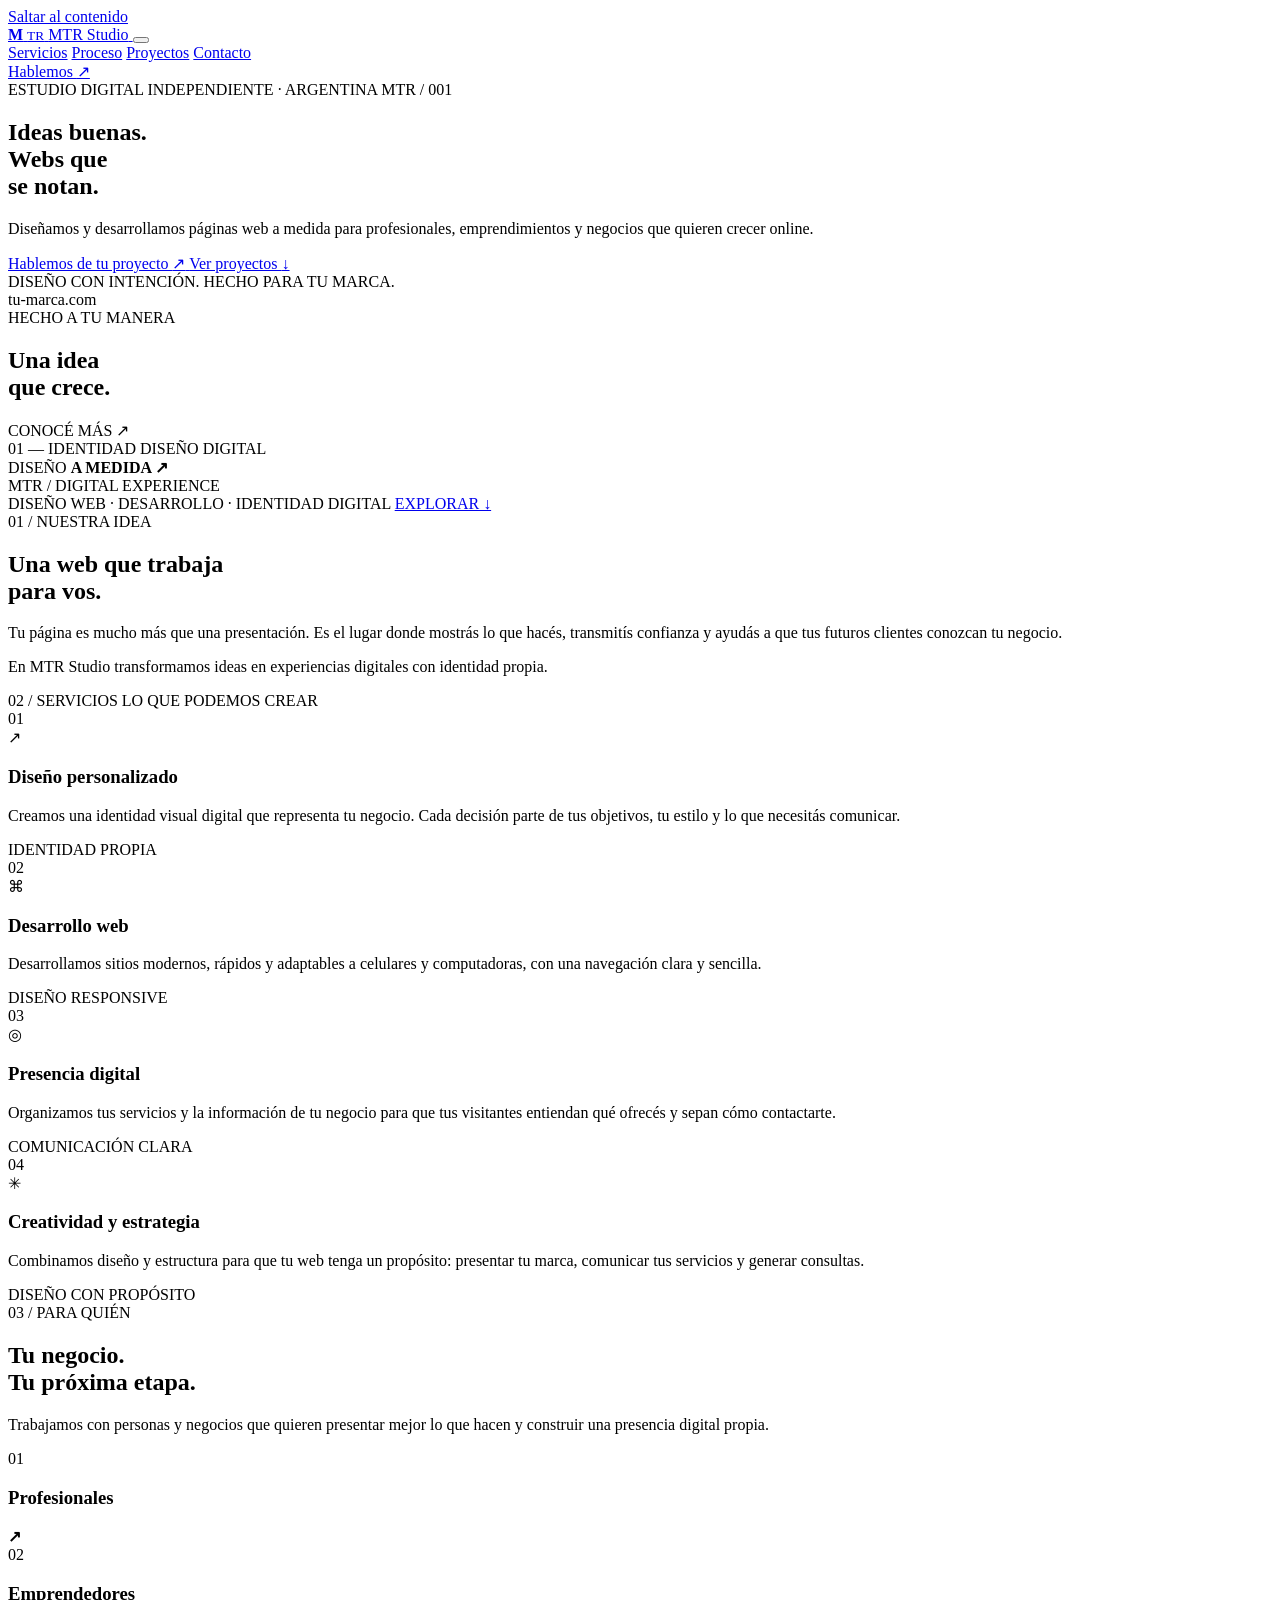
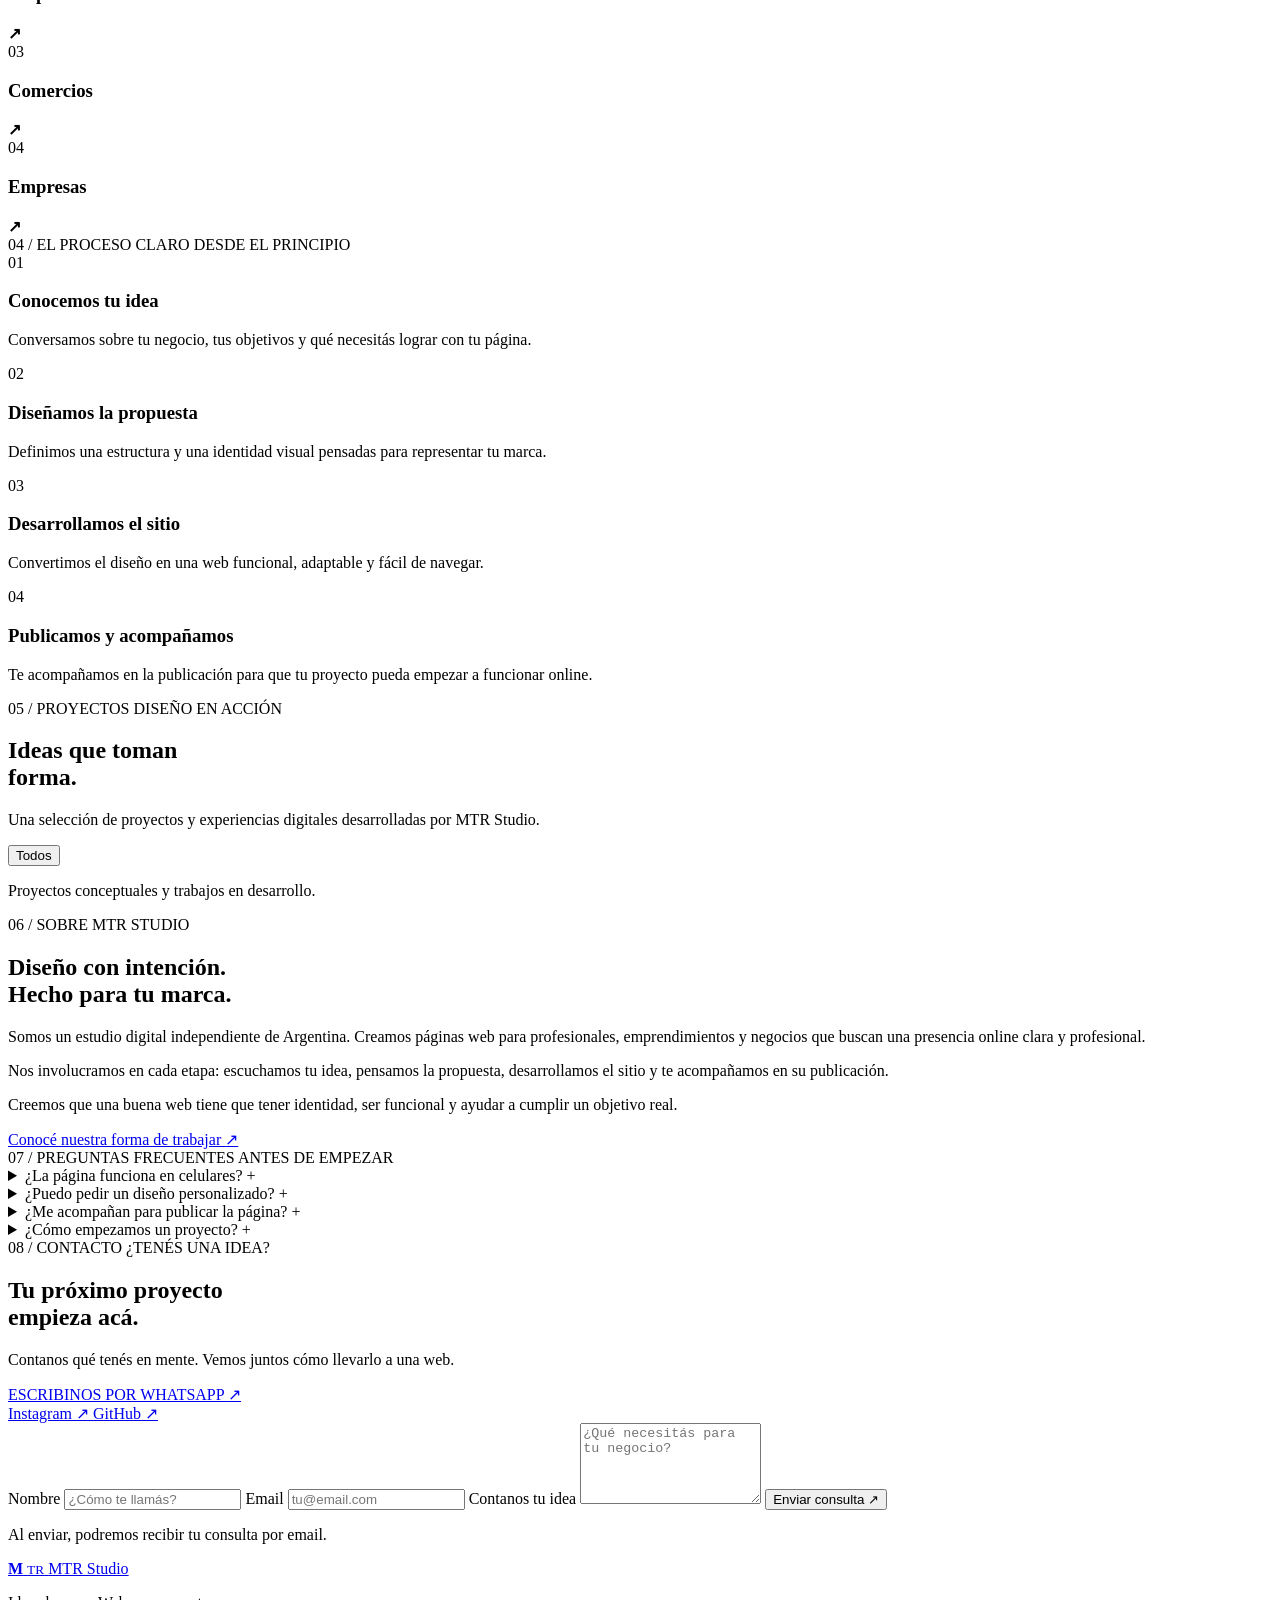
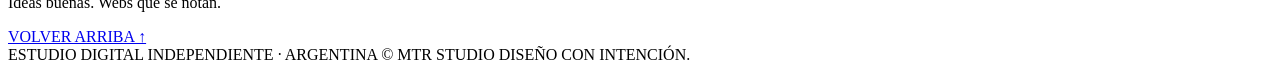
==== index.html @ be3ccd9d "Update index.html" ====
<!DOCTYPE html>
<html lang="es-AR">
<head>
  <meta charset="UTF-8">
  <meta name="viewport" content="width=device-width, initial-scale=1">

  <title>MTR Studio | Ideas buenas. Webs que se notan.</title>

  <meta name="description"
    content="Diseñamos y desarrollamos páginas web personalizadas para profesionales, emprendimientos y negocios. MTR Studio, Argentina.">

  <meta name="theme-color" content="#f5f3ee">

  <meta property="og:title" content="MTR Studio | Webs que se notan">
  <meta property="og:description"
    content="Transformamos ideas y negocios en experiencias digitales.">
  <meta property="og:type" content="website">
  <meta property="og:image" content="img/og-image.jpg">

  <link rel="icon" href="img/favicon.png">
  <link rel="preconnect" href="https://fonts.googleapis.com">
  <link rel="preconnect" href="https://fonts.gstatic.com" crossorigin>

  <link href="https://fonts.googleapis.com/css2?family=Manrope:wght@400;500;600;700;800&display=swap"
    rel="stylesheet">

  <link rel="stylesheet" href="css/styles.css">
  <script src="js/main.js" defer></script>
</head>

<body>

  <a class="skip-link" href="#contenido">Saltar al contenido</a>

  <!-- HEADER -->
  <header class="header" id="top">
    <div class="container header-inner">

      <a class="brand" href="#top" aria-label="MTR Studio, inicio">
        <span class="brand-symbol">
          <b>M</b>
          <small>TR</small>
        </span>
        <span>MTR Studio</span>
      </a>

      <button class="menu-toggle"
        aria-label="Abrir menú"
        aria-expanded="false"
        aria-controls="navigation">
        <span></span>
        <span></span>
      </button>

      <nav class="navigation" id="navigation" aria-label="Navegación principal">
        <a href="#servicios">Servicios</a>
        <a href="#proceso">Proceso</a>
        <a href="#proyectos">Proyectos</a>
        <a href="#contacto">Contacto</a>
      </nav>

      <a class="header-cta" href="#contacto">
        Hablemos <span>↗</span>
      </a>

    </div>
  </header>

  <main id="contenido">

    <!-- HERO -->
    <section class="hero section">
      <div class="container">

        <div class="hero-top">
          <span class="eyebrow">
            <span class="status-dot"></span>
            ESTUDIO DIGITAL INDEPENDIENTE · ARGENTINA
          </span>

          <span class="hero-index">MTR / 001</span>
        </div>

        <div class="hero-grid">

          <div class="hero-content">
            <h1>
              Ideas buenas.<br>
              <span>Webs que</span><br>
              se notan.
            </h1>

            <p class="hero-description">
              Diseñamos y desarrollamos páginas web a medida
              para profesionales, emprendimientos y negocios
              que quieren crecer online.
            </p>

            <div class="hero-actions">
              <a class="button button-primary" href="#contacto">
                Hablemos de tu proyecto
                <span>↗</span>
              </a>

              <a class="button button-secondary" href="#proyectos">
                Ver proyectos
                <span>↓</span>
              </a>
            </div>

            <div class="hero-note">
              DISEÑO CON INTENCIÓN.
              <span>HECHO PARA TU MARCA.</span>
            </div>
          </div>

          <!-- Visual realizado con CSS -->
          <div class="hero-visual" aria-label="Composición visual de diseño web">

            <div class="visual-orbit orbit-one"></div>
            <div class="visual-orbit orbit-two"></div>

            <div class="visual-card">

              <div class="browser-bar">
                <div class="browser-dots">
                  <span></span><span></span><span></span>
                </div>

                <span class="browser-label">tu-marca.com</span>
              </div>

              <div class="visual-card-content">
                <span class="mini-label">HECHO A TU MANERA</span>

                <h2>
                  Una idea<br>
                  que <span>crece.</span>
                </h2>

                <div class="visual-link">
                  CONOCÉ MÁS <span>↗</span>
                </div>
              </div>

              <div class="visual-card-footer">
                <span>01 — IDENTIDAD</span>
                <span>DISEÑO DIGITAL</span>
              </div>

            </div>

            <div class="visual-sticker">
              <span>DISEÑO</span>
              <strong>A MEDIDA ↗</strong>
            </div>

            <span class="visual-caption">MTR / DIGITAL EXPERIENCE</span>

          </div>

        </div>

        <div class="hero-bottom">
          <span>DISEÑO WEB · DESARROLLO · IDENTIDAD DIGITAL</span>
          <a href="#servicios">EXPLORAR ↓</a>
        </div>

      </div>
    </section>

    <!-- INTRO -->
    <section class="intro section">
      <div class="container intro-grid">

        <span class="section-label">01 / NUESTRA IDEA</span>

        <div>
          <h2>
            Una web que trabaja<br>
            <span>para vos.</span>
          </h2>

          <p>
            Tu página es mucho más que una presentación.
            Es el lugar donde mostrás lo que hacés, transmitís
            confianza y ayudás a que tus futuros clientes
            conozcan tu negocio.
          </p>

          <p>
            En MTR Studio transformamos ideas en experiencias
            digitales con identidad propia.
          </p>
        </div>

      </div>
    </section>

    <!-- SERVICIOS -->
    <section class="services section" id="servicios">
      <div class="container">

        <div class="section-heading">
          <span class="section-label">02 / SERVICIOS</span>
          <span class="section-note">LO QUE PODEMOS CREAR</span>
        </div>

        <div class="service-grid">

          <article class="service-card reveal">
            <span class="service-number">01</span>
            <div class="service-icon">↗</div>

            <h3>Diseño personalizado</h3>

            <p>
              Creamos una identidad visual digital que representa
              tu negocio. Cada decisión parte de tus objetivos,
              tu estilo y lo que necesitás comunicar.
            </p>

            <span class="service-bottom">IDENTIDAD PROPIA</span>
          </article>

          <article class="service-card reveal">
            <span class="service-number">02</span>
            <div class="service-icon">⌘</div>

            <h3>Desarrollo web</h3>

            <p>
              Desarrollamos sitios modernos, rápidos y adaptables
              a celulares y computadoras, con una navegación
              clara y sencilla.
            </p>

            <span class="service-bottom">DISEÑO RESPONSIVE</span>
          </article>

          <article class="service-card reveal">
            <span class="service-number">03</span>
            <div class="service-icon">◎</div>

            <h3>Presencia digital</h3>

            <p>
              Organizamos tus servicios y la información de tu
              negocio para que tus visitantes entiendan qué ofrecés
              y sepan cómo contactarte.
            </p>

            <span class="service-bottom">COMUNICACIÓN CLARA</span>
          </article>

          <article class="service-card reveal">
            <span class="service-number">04</span>
            <div class="service-icon">✳</div>

            <h3>Creatividad y estrategia</h3>

            <p>
              Combinamos diseño y estructura para que tu web
              tenga un propósito: presentar tu marca, comunicar
              tus servicios y generar consultas.
            </p>

            <span class="service-bottom">DISEÑO CON PROPÓSITO</span>
          </article>

        </div>
      </div>
    </section>

    <!-- PARA QUIÉN -->
    <section class="audience section">
      <div class="container audience-grid">

        <div>
          <span class="section-label">03 / PARA QUIÉN</span>

          <h2>
            Tu negocio.<br>
            <span>Tu próxima etapa.</span>
          </h2>

          <p>
            Trabajamos con personas y negocios que quieren
            presentar mejor lo que hacen y construir
            una presencia digital propia.
          </p>
        </div>

        <div class="audience-list">
          <div>
            <span>01</span>
            <h3>Profesionales</h3>
            <b>↗</b>
          </div>

          <div>
            <span>02</span>
            <h3>Emprendedores</h3>
            <b>↗</b>
          </div>

          <div>
            <span>03</span>
            <h3>Comercios</h3>
            <b>↗</b>
          </div>

          <div>
            <span>04</span>
            <h3>Empresas</h3>
            <b>↗</b>
          </div>
        </div>

      </div>
    </section>

    <!-- PROCESO -->
    <section class="process section" id="proceso">
      <div class="container">

        <div class="section-heading">
          <span class="section-label">04 / EL PROCESO</span>
          <span class="section-note">CLARO DESDE EL PRINCIPIO</span>
        </div>

        <div class="process-grid">

          <article class="process-step reveal">
            <span class="step-number">01</span>
            <h3>Conocemos tu idea</h3>
            <p>
              Conversamos sobre tu negocio, tus objetivos
              y qué necesitás lograr con tu página.
            </p>
          </article>

          <article class="process-step reveal">
            <span class="step-number">02</span>
            <h3>Diseñamos la propuesta</h3>
            <p>
              Definimos una estructura y una identidad visual
              pensadas para representar tu marca.
            </p>
          </article>

          <article class="process-step reveal">
            <span class="step-number">03</span>
            <h3>Desarrollamos el sitio</h3>
            <p>
              Convertimos el diseño en una web funcional,
              adaptable y fácil de navegar.
            </p>
          </article>

          <article class="process-step reveal">
            <span class="step-number">04</span>
            <h3>Publicamos y acompañamos</h3>
            <p>
              Te acompañamos en la publicación para que
              tu proyecto pueda empezar a funcionar online.
            </p>
          </article>

        </div>
      </div>
    </section>

    <!-- PROYECTOS -->
    <section class="projects section" id="proyectos">
      <div class="container">

        <div class="section-heading">
          <span class="section-label">05 / PROYECTOS</span>
          <span class="section-note">DISEÑO EN ACCIÓN</span>
        </div>

        <div class="projects-intro">
          <h2>
            Ideas que toman<br>
            <span>forma.</span>
          </h2>

          <p>
            Una selección de proyectos y experiencias digitales
            desarrolladas por MTR Studio.
          </p>
        </div>

        <div class="project-filters" id="project-filters">
          <button class="filter-button active" data-filter="all">
            Todos
          </button>
        </div>

        <div class="project-grid" id="project-grid">

          <!-- Los proyectos se generan desde js/main.js -->

        </div>

        <p class="projects-note">
          Proyectos conceptuales y trabajos en desarrollo.
        </p>

      </div>
    </section>

    <!-- SOBRE MTR -->
    <section class="about section" id="nosotros">
      <div class="container about-grid">

        <span class="section-label">06 / SOBRE MTR STUDIO</span>

        <div class="about-content">
          <h2>
            Diseño con intención.<br>
            <span>Hecho para tu marca.</span>
          </h2>

          <p>
            Somos un estudio digital independiente de Argentina.
            Creamos páginas web para profesionales,
            emprendimientos y negocios que buscan una
            presencia online clara y profesional.
          </p>

          <p>
            Nos involucramos en cada etapa: escuchamos tu idea,
            pensamos la propuesta, desarrollamos el sitio y
            te acompañamos en su publicación.
          </p>

          <p>
            Creemos que una buena web tiene que tener identidad,
            ser funcional y ayudar a cumplir un objetivo real.
          </p>

          <a class="text-link" href="#contacto">
            Conocé nuestra forma de trabajar <span>↗</span>
          </a>
        </div>

      </div>
    </section>

    <!-- FAQ -->
    <section class="faq section" id="faq">
      <div class="container">

        <div class="section-heading">
          <span class="section-label">07 / PREGUNTAS FRECUENTES</span>
          <span class="section-note">ANTES DE EMPEZAR</span>
        </div>

        <div class="faq-list">

          <details class="faq-item">
            <summary>
              ¿La página funciona en celulares?
              <span>+</span>
            </summary>

            <p>
              Sí. Diseñamos sitios adaptables a celulares,
              tablets y computadoras para que la experiencia
              sea clara en distintos tamaños de pantalla.
            </p>
          </details>

          <details class="faq-item">
            <summary>
              ¿Puedo pedir un diseño personalizado?
              <span>+</span>
            </summary>

            <p>
              Sí. La propuesta se desarrolla según la identidad,
              los objetivos y las necesidades de tu negocio.
              Buscamos que tu web tenga una imagen propia.
            </p>
          </details>

          <details class="faq-item">
            <summary>
              ¿Me acompañan para publicar la página?
              <span>+</span>
            </summary>

            <p>
              Sí. El proceso contempla el desarrollo del sitio
              y el acompañamiento en su publicación.
            </p>
          </details>

          <details class="faq-item">
            <summary>
              ¿Cómo empezamos un proyecto?
              <span>+</span>
            </summary>

            <p>
              Nos contás tu idea, conocemos tus objetivos
              y conversamos sobre la propuesta que mejor
              se adapte a lo que necesitás.
            </p>
          </details>

        </div>
      </div>
    </section>

    <!-- CONTACTO -->
    <section class="contact section" id="contacto">
      <div class="container">

        <div class="section-heading">
          <span class="section-label">08 / CONTACTO</span>
          <span class="section-note">¿TENÉS UNA IDEA?</span>
        </div>

        <div class="contact-grid">

          <div class="contact-copy">
            <h2>
              Tu próximo proyecto<br>
              <span>empieza acá.</span>
            </h2>

            <p>
              Contanos qué tenés en mente.
              Vemos juntos cómo llevarlo a una web.
            </p>

            <a class="contact-whatsapp"
              href="https://wa.me/5491132185989?text=Hola%20MTR%20Studio%2C%20quiero%20consultar%20por%20una%20p%C3%A1gina%20web."
              target="_blank"
              rel="noopener noreferrer">
              ESCRIBINOS POR WHATSAPP <span>↗</span>
            </a>

            <div class="contact-socials">
              <a href="https://www.instagram.com/mtrstudio.webs/"
                target="_blank" rel="noopener noreferrer">
                Instagram ↗
              </a>

              <a href="https://github.com/MTR-Web"
                target="_blank" rel="noopener noreferrer">
                GitHub ↗
              </a>
            </div>
          </div>

          <form class="contact-form"
            id="contact-form"
            action="[COMPLETAR_URL_FORMSPREE]"
            method="POST">

            <label for="name">Nombre</label>
            <input id="name" name="name" type="text"
              placeholder="¿Cómo te llamás?"
              autocomplete="name" required>

            <label for="email">Email</label>
            <input id="email" name="email" type="email"
              placeholder="tu@email.com"
              autocomplete="email" required>

            <label for="message">Contanos tu idea</label>
            <textarea id="message" name="message"
              rows="5"
              placeholder="¿Qué necesitás para tu negocio?"
              required></textarea>

            <input type="hidden" name="_subject"
              value="Nueva consulta desde MTR Studio">

            <button class="button button-primary" type="submit">
              Enviar consulta <span>↗</span>
            </button>

            <p class="form-note">
              Al enviar, podremos recibir tu consulta por email.
            </p>

          </form>

        </div>
      </div>
    </section>

  </main>

  <!-- FOOTER -->
  <footer class="footer">
    <div class="container">

      <div class="footer-top">

        <a class="brand" href="#top">
          <span class="brand-symbol">
            <b>M</b>
            <small>TR</small>
          </span>
          <span>MTR Studio</span>
        </a>

        <p>Ideas buenas. Webs que se notan.</p>

        <a class="back-top" href="#top">VOLVER ARRIBA ↑</a>

      </div>

      <div class="footer-bottom">
        <span>ESTUDIO DIGITAL INDEPENDIENTE · ARGENTINA</span>

        <span>
          © <span id="year"></span> MTR STUDIO
        </span>

        <span>DISEÑO CON INTENCIÓN.</span>
      </div>

    </div>
  </footer>

</body>
</html>
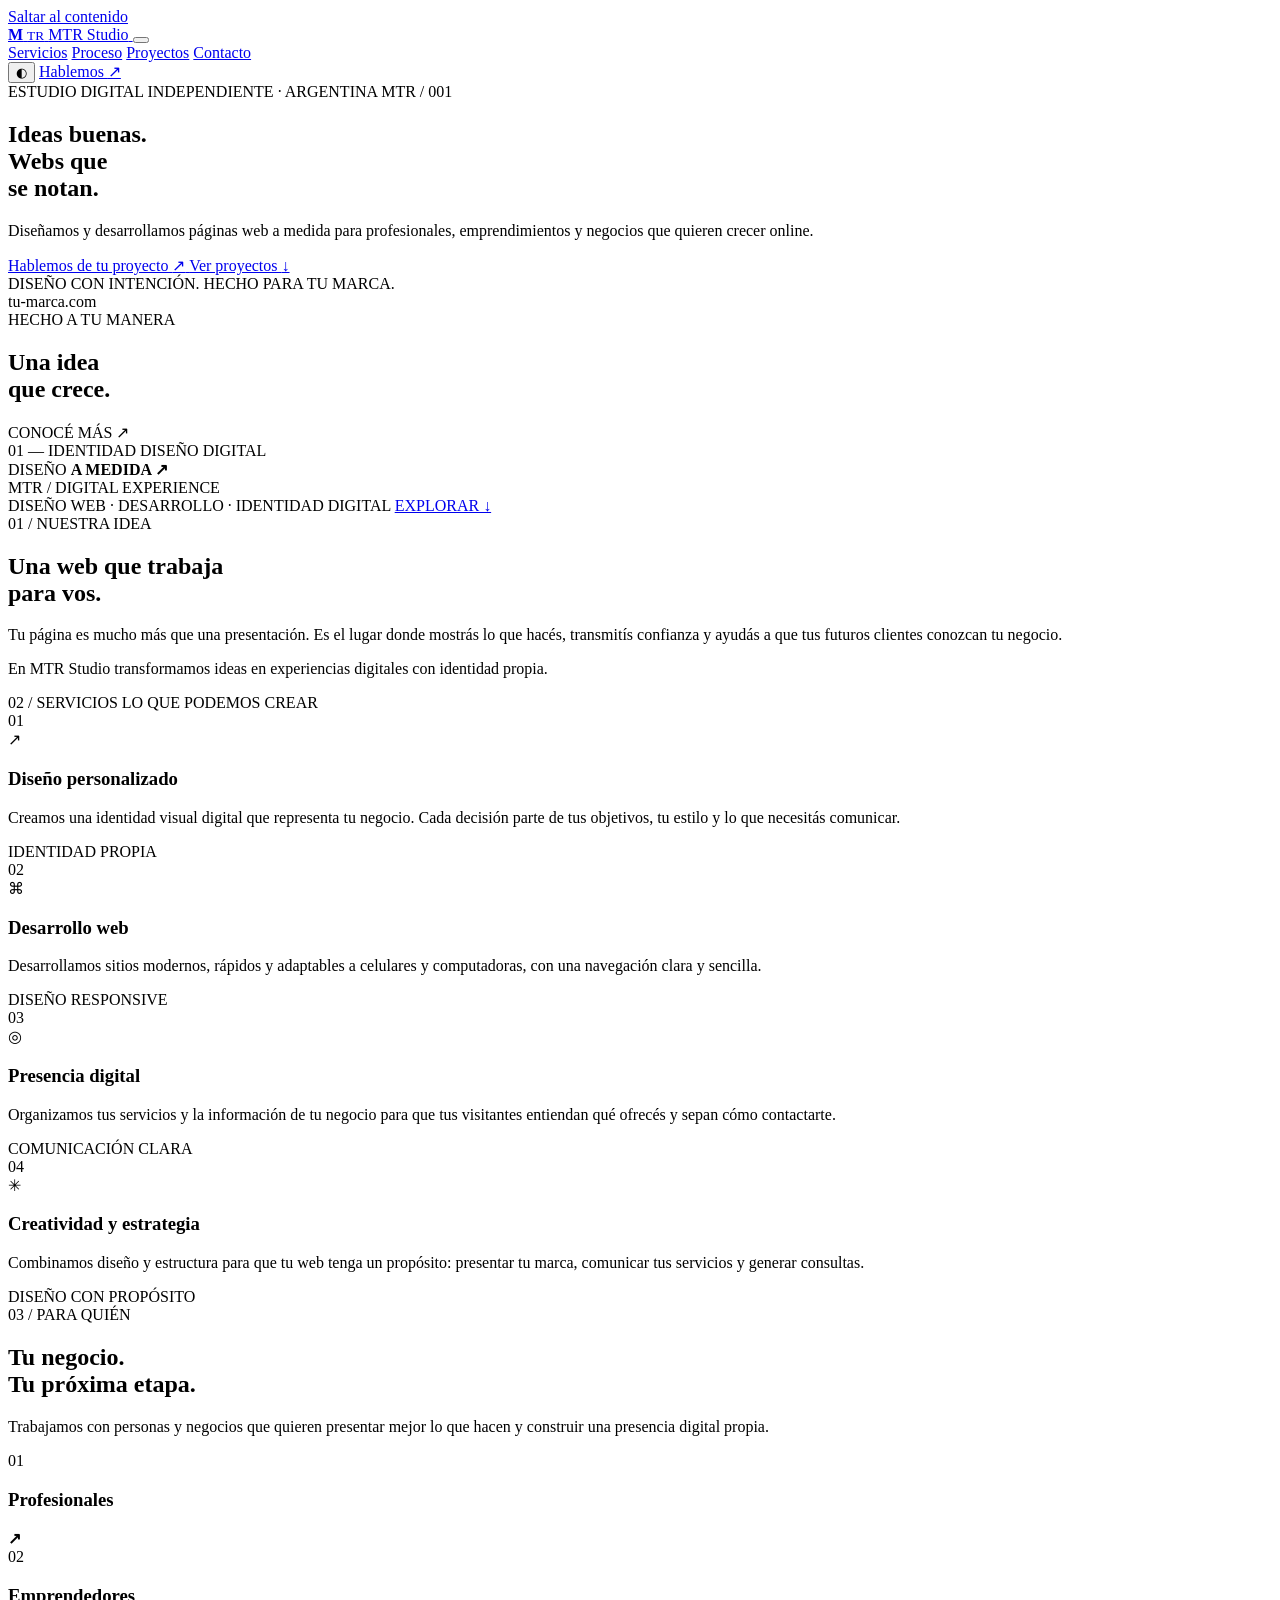
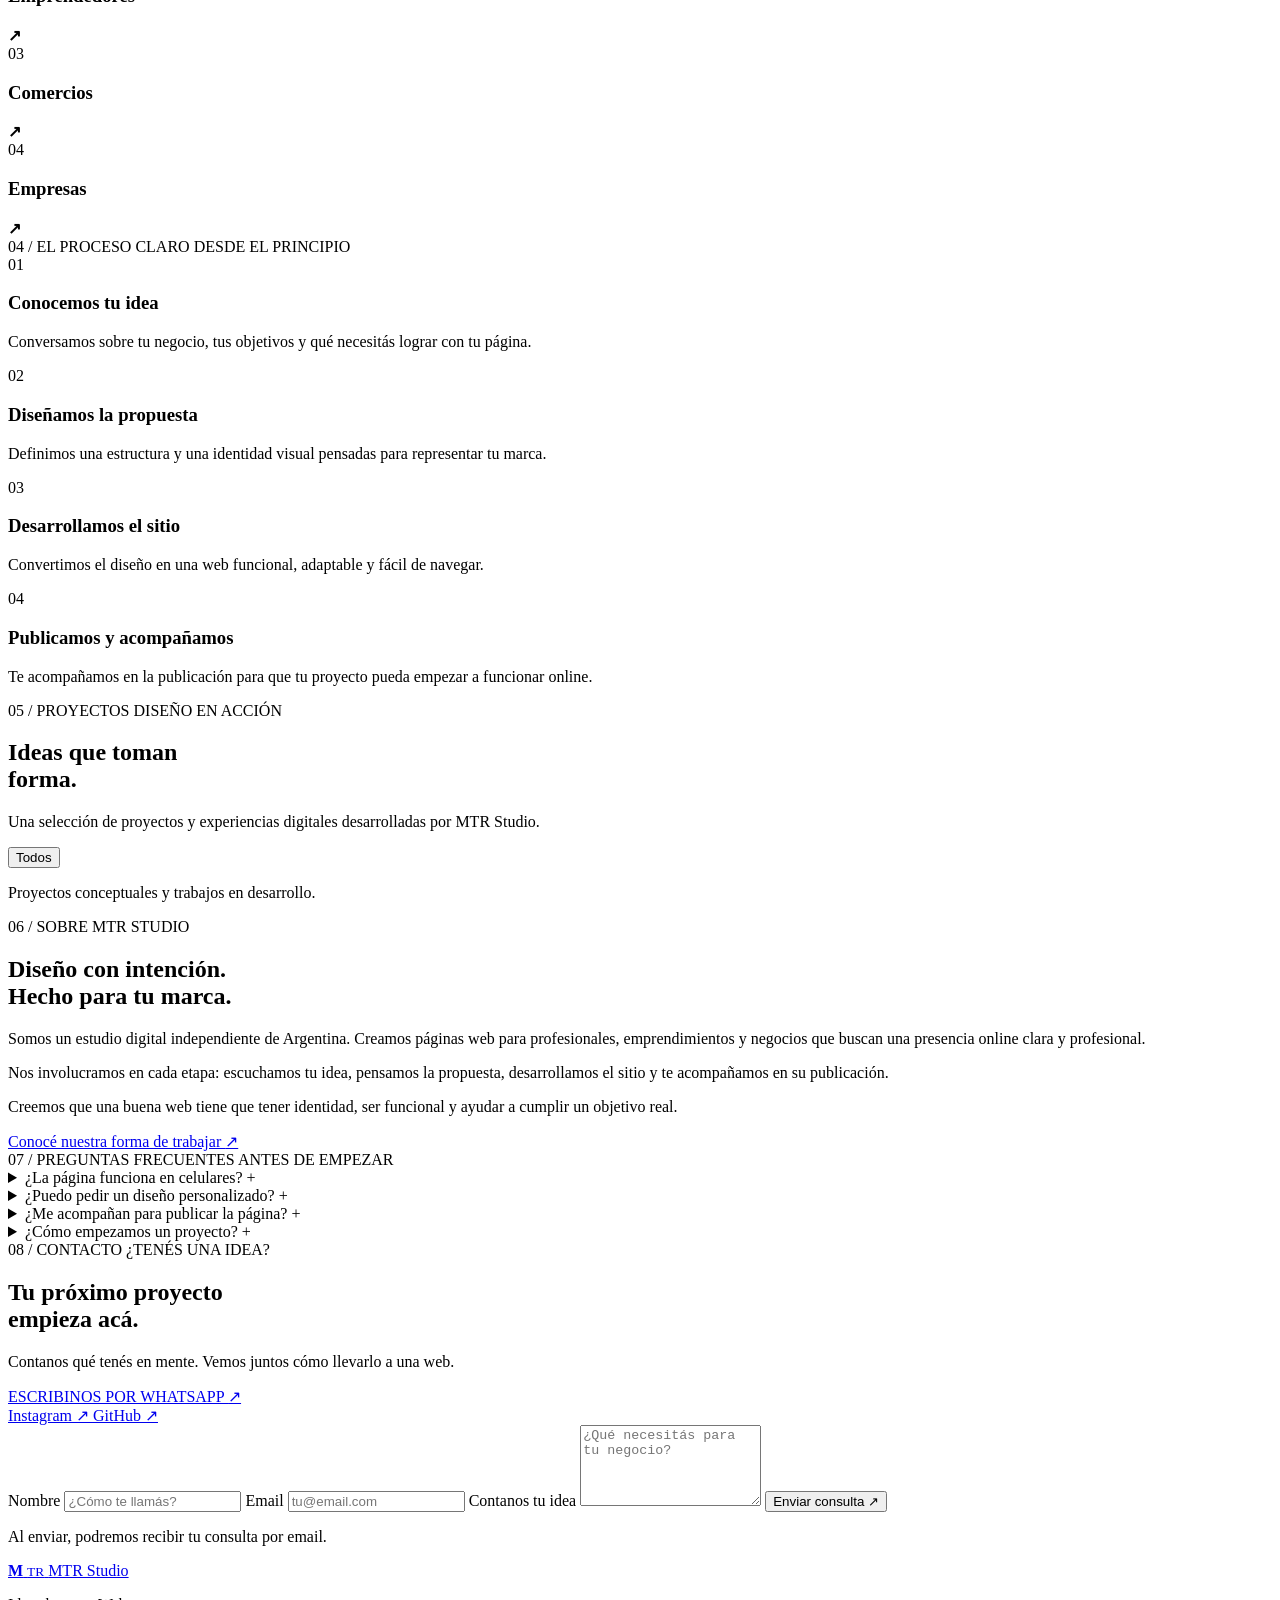
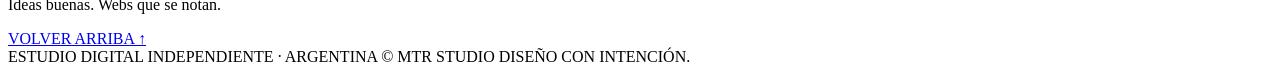
==== commit 70b332ea: "Add theme toggle control" ====
--- a/index.html
+++ b/index.html
@@ -9,7 +9,7 @@
   <meta name="description"
     content="Diseñamos y desarrollamos páginas web personalizadas para profesionales, emprendimientos y negocios. MTR Studio, Argentina.">
 
-  <meta name="theme-color" content="#f5f3ee">
+  <meta name="theme-color" content="#f5f3ee" id="theme-color-meta">
 
   <meta property="og:title" content="MTR Studio | Webs que se notan">
   <meta property="og:description"
@@ -59,6 +59,7 @@
         <a href="#contacto">Contacto</a>
       </nav>
 
+      <button class="theme-toggle" type="button" aria-label="Cambiar tema" aria-pressed="false">◐</button>
       <a class="header-cta" href="#contacto">
         Hablemos <span>↗</span>
       </a>
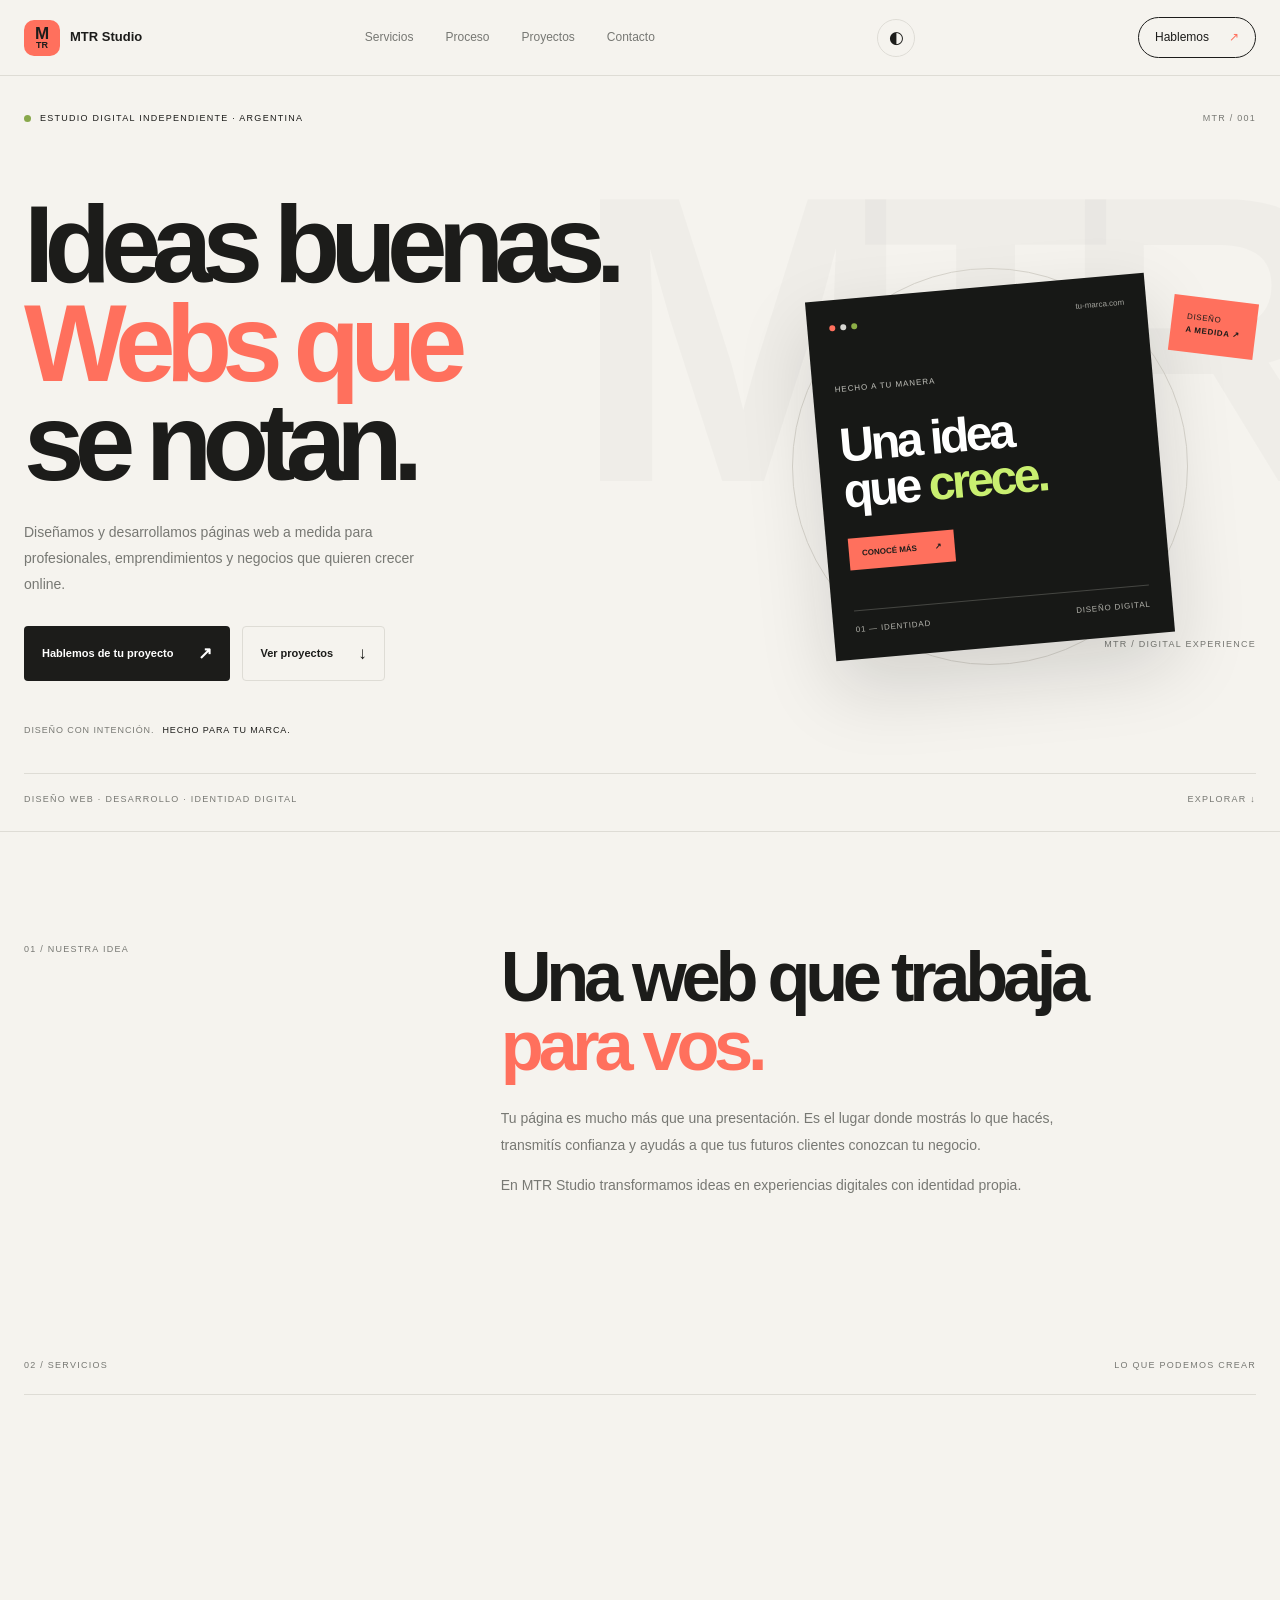
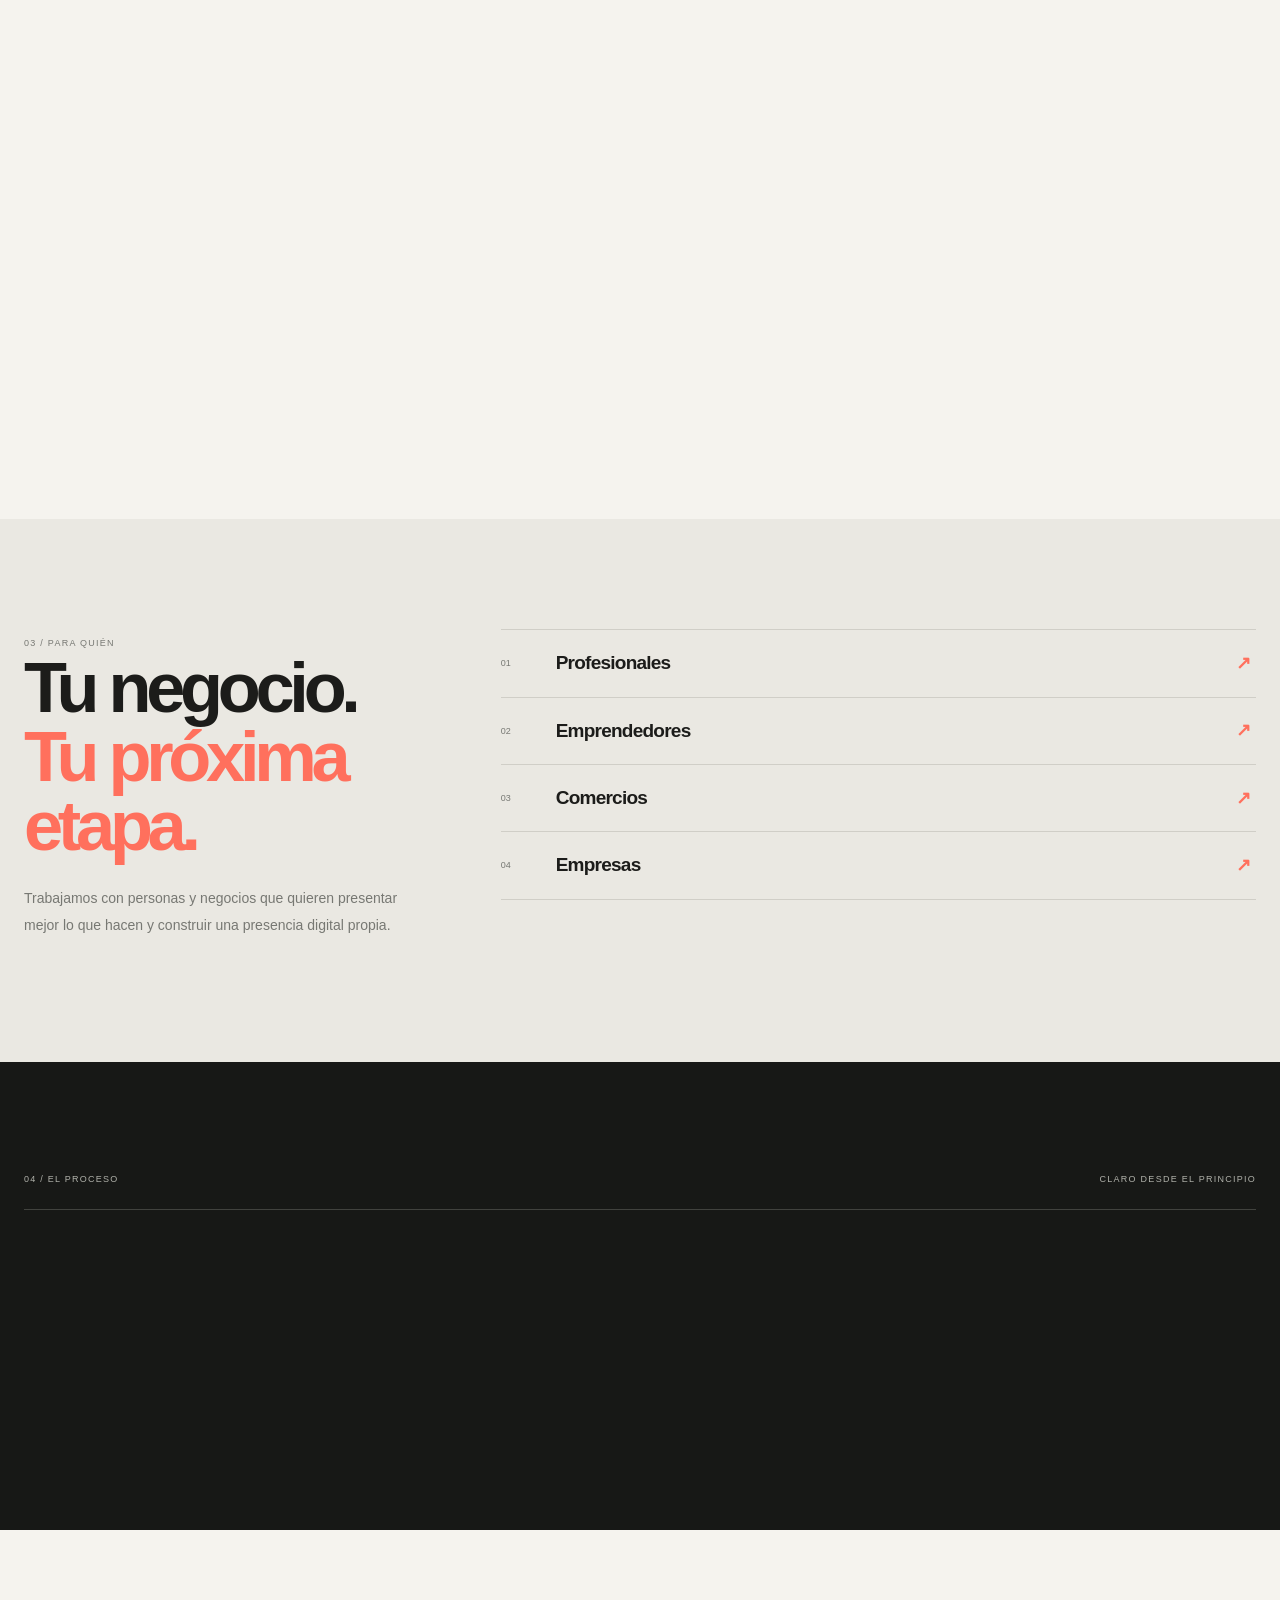
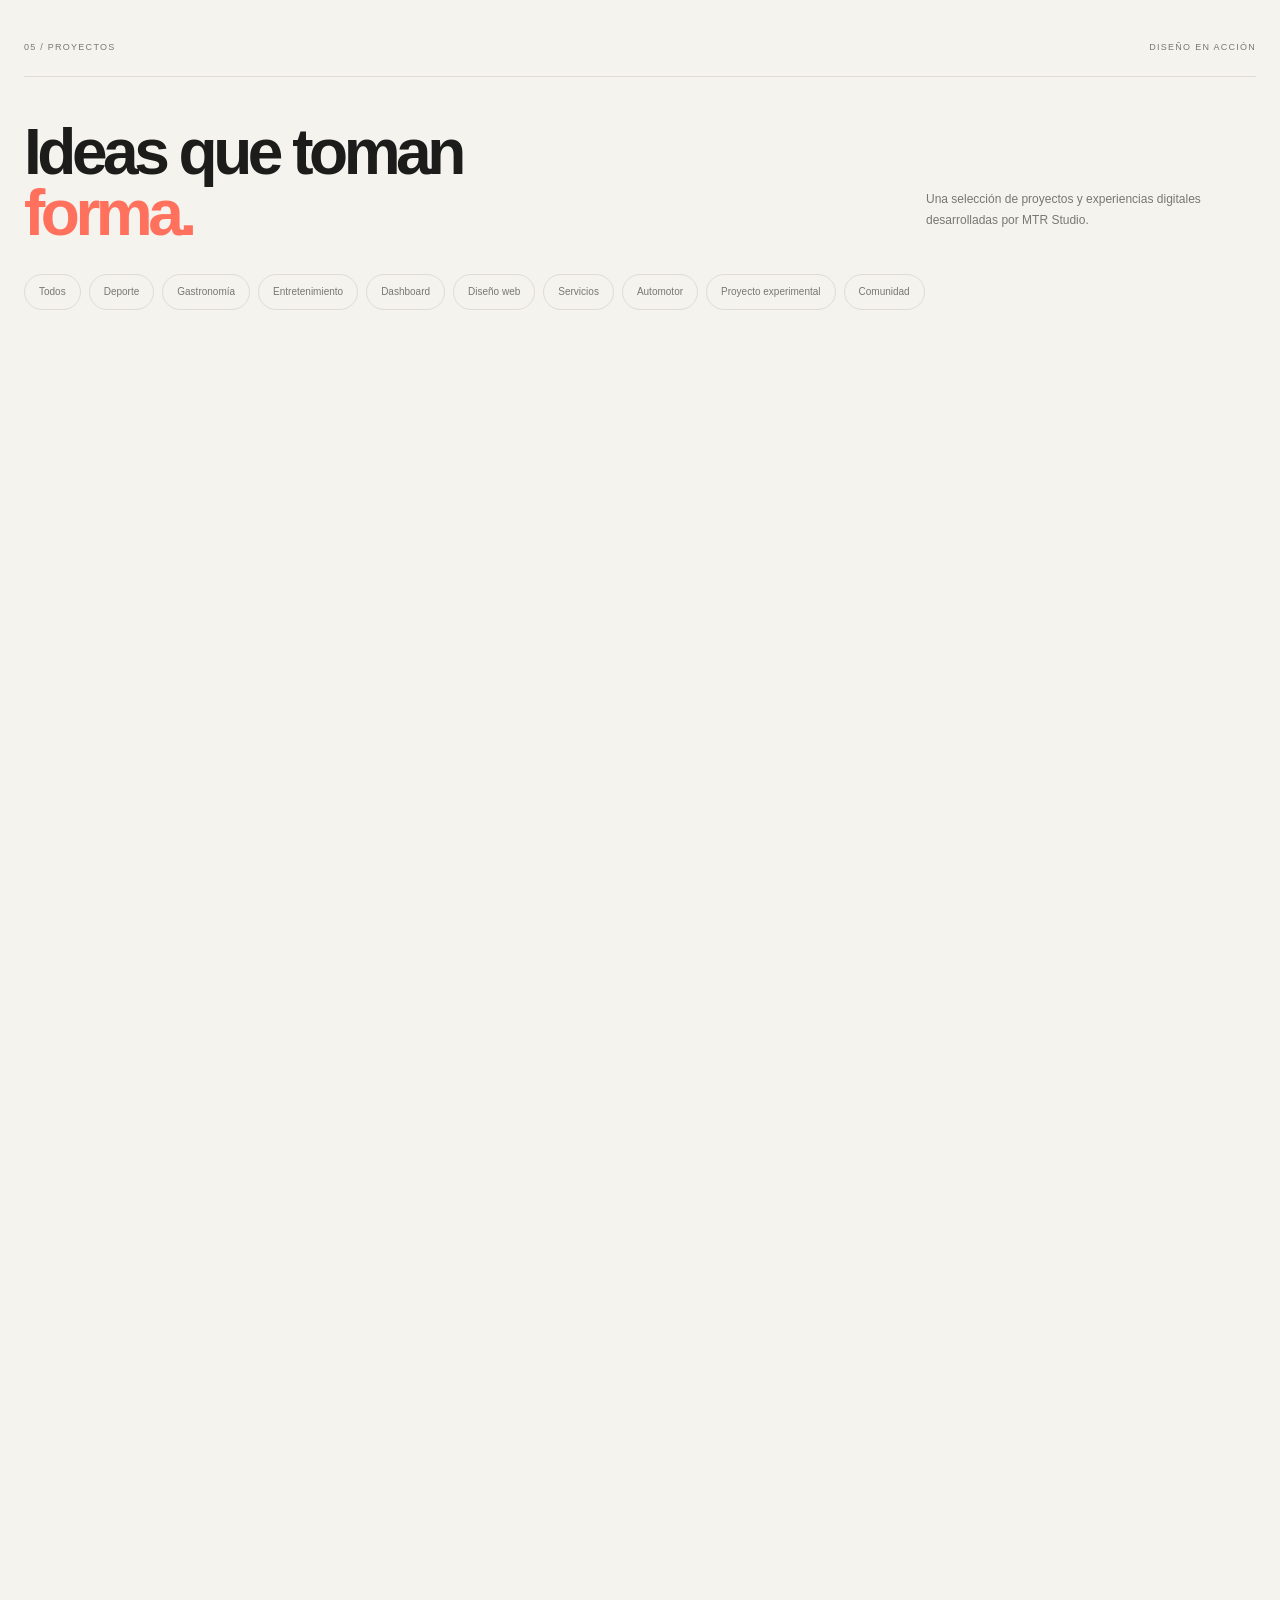
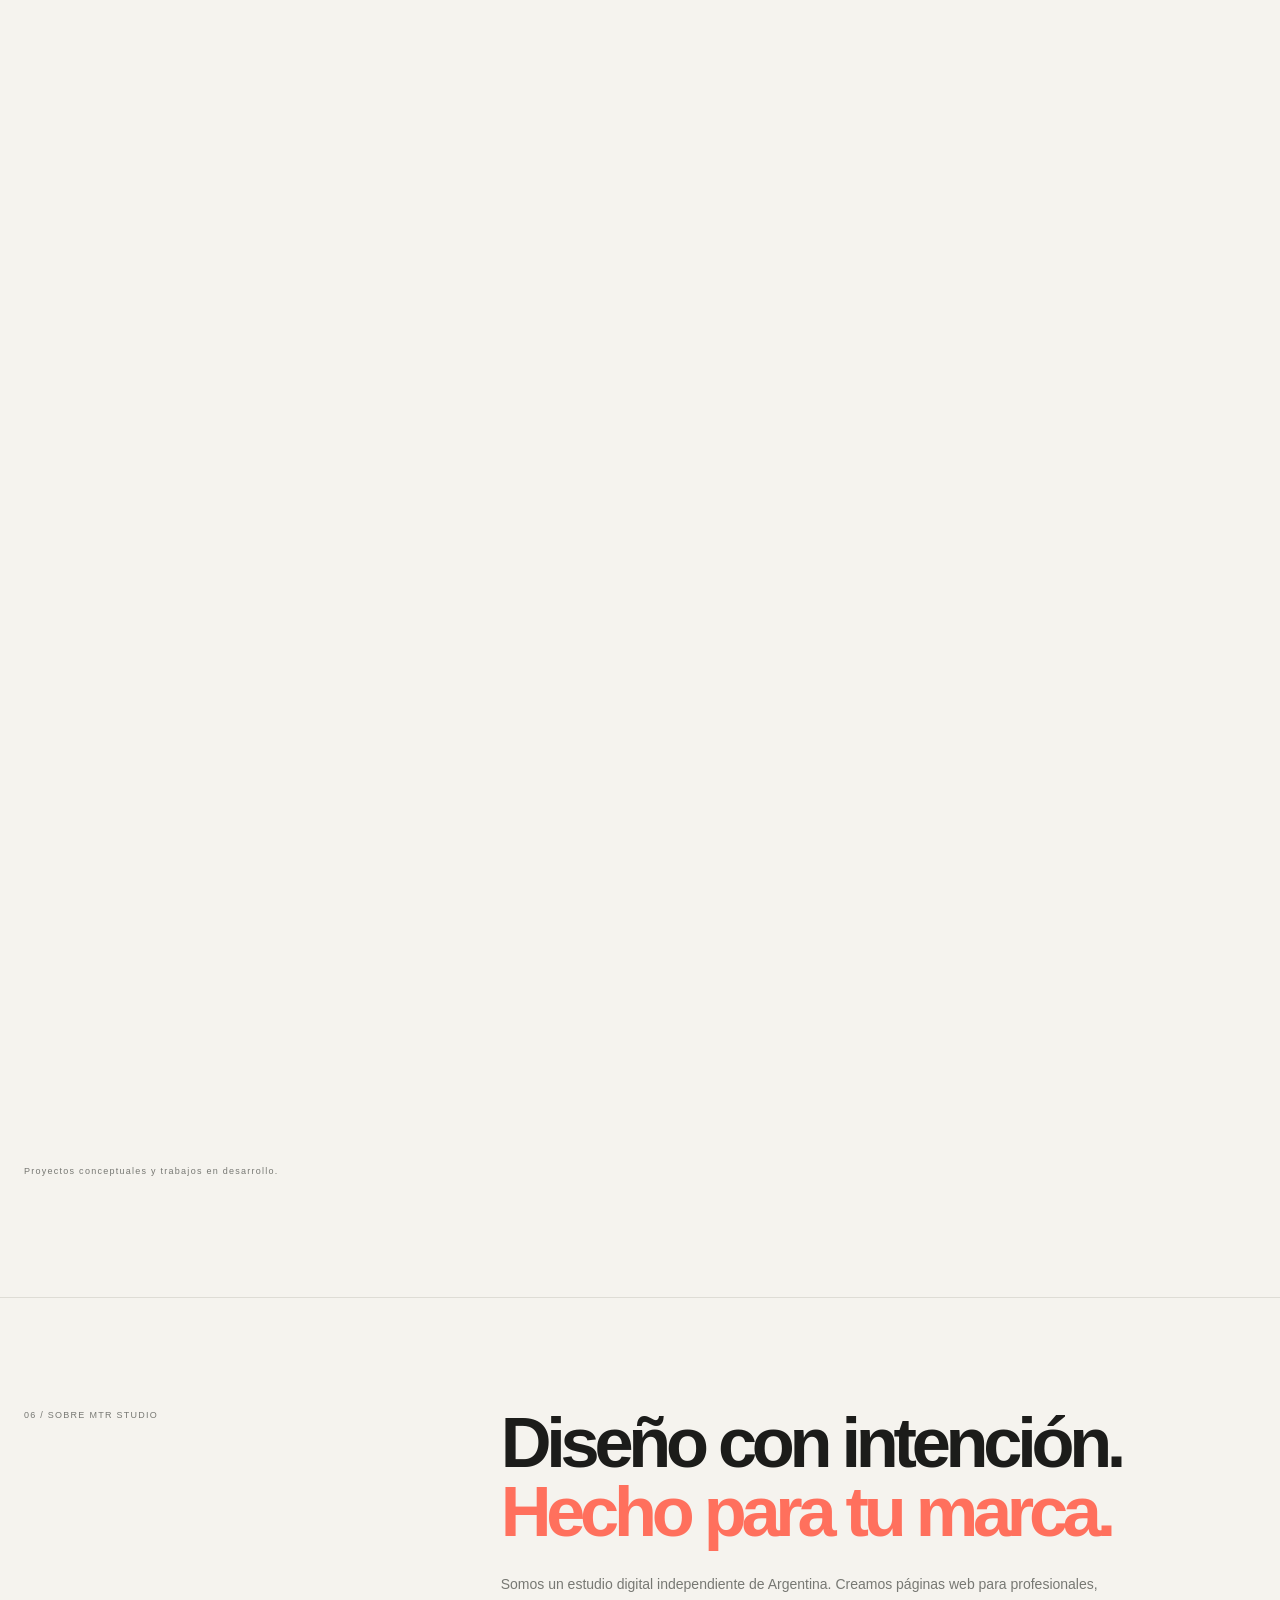
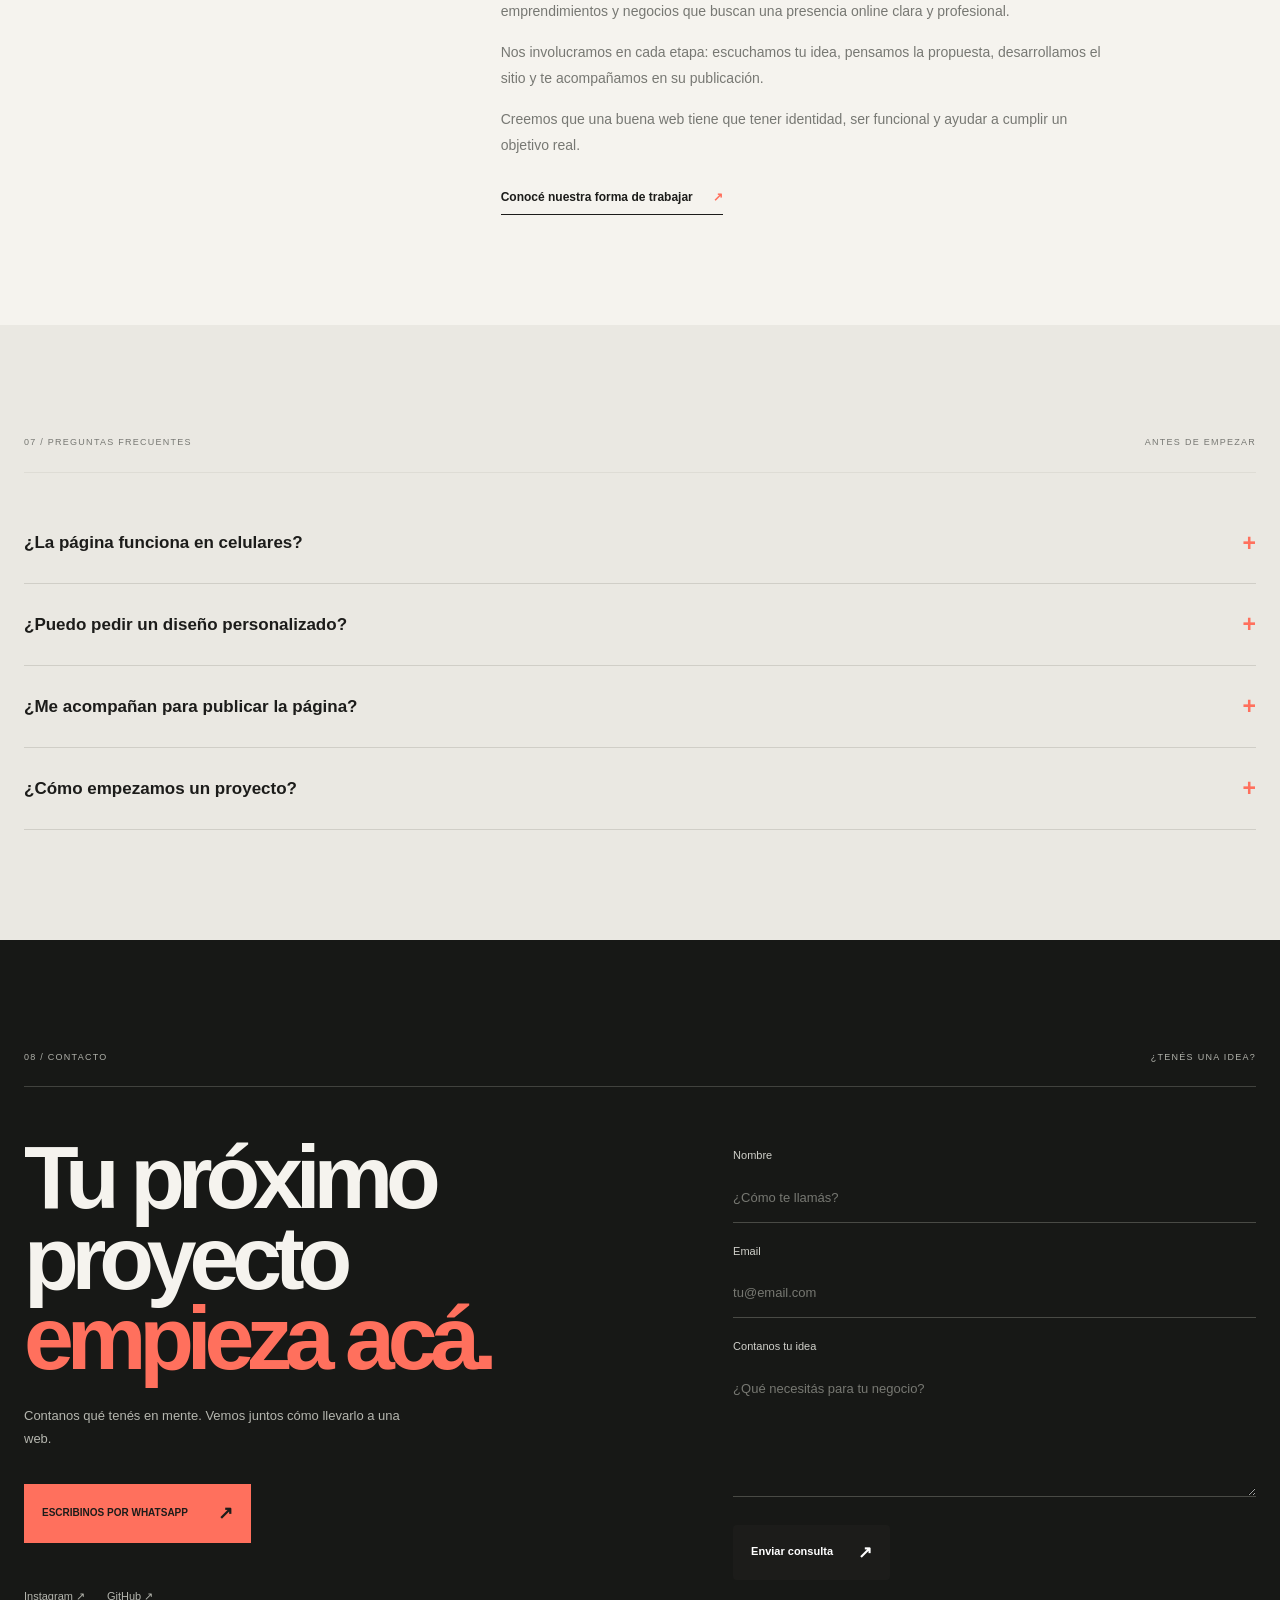
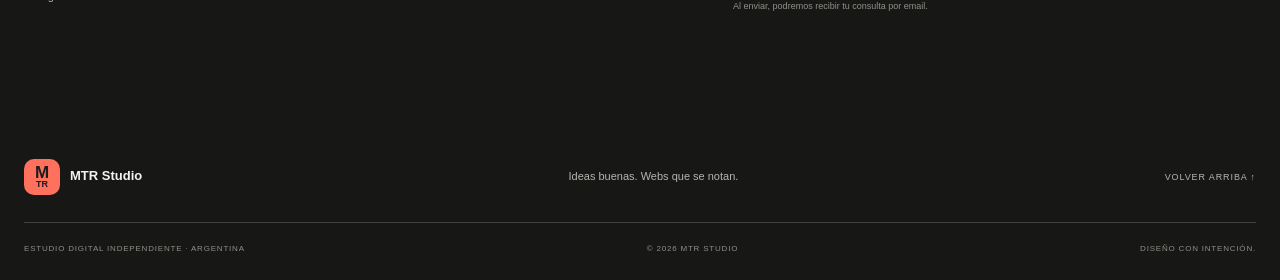
==== commit 8a67af71: "Fix stylesheet and script paths for GitHub Pages" ====
--- a/index.html
+++ b/index.html
@@ -24,8 +24,8 @@
   <link href="https://fonts.googleapis.com/css2?family=Manrope:wght@400;500;600;700;800&display=swap"
     rel="stylesheet">
 
-  <link rel="stylesheet" href="css/styles.css">
-  <script src="js/main.js" defer></script>
+  <link rel="stylesheet" href="style.css">
+  <script src="script.js" defer></script>
 </head>
 
 <body>
--- a/style.css
+++ b/style.css
@@ -0,0 +1,1584 @@
+/* =====================================================
+   MTR STUDIO
+   Identidad visual: editorial, minimalista y digital
+   ===================================================== */
+
+:root {
+  --bg: #f5f3ee;
+  --surface: #ffffff;
+  --ink: #1c1c1a;
+  --muted: #777873;
+  --line: #dedcd5;
+
+  --accent: #ff705d;
+  --accent-hover: #ed604f;
+  --lime: #c9ef70;
+
+  --dark: #171816;
+  --dark-muted: #b5b6af;
+
+  --font: "Manrope", sans-serif;
+
+  --container: 1240px;
+  --header-height: 76px;
+
+  --radius: 4px;
+  --transition: 220ms ease;
+}
+
+/* RESET */
+
+* {
+  box-sizing: border-box;
+}
+
+html {
+  scroll-behavior: smooth;
+  scroll-padding-top: calc(var(--header-height) + 20px);
+}
+
+body {
+  margin: 0;
+  background: var(--bg);
+  color: var(--ink);
+  font-family: var(--font);
+  font-size: 15px;
+  line-height: 1.6;
+  overflow-x: hidden;
+}
+
+body,
+button,
+input,
+textarea {
+  font-family: var(--font);
+}
+
+img {
+  display: block;
+  max-width: 100%;
+}
+
+a {
+  color: inherit;
+  text-decoration: none;
+}
+
+button,
+input,
+textarea {
+  font: inherit;
+}
+
+button {
+  cursor: pointer;
+}
+
+::selection {
+  background: var(--accent);
+  color: var(--ink);
+}
+
+.container {
+  width: min(var(--container), calc(100% - 48px));
+  margin-inline: auto;
+}
+
+.section {
+  padding-block: 110px;
+}
+
+.skip-link {
+  position: absolute;
+  top: -100px;
+  left: 20px;
+  z-index: 100;
+  padding: 12px 18px;
+  background: var(--ink);
+  color: white;
+}
+
+.skip-link:focus {
+  top: 20px;
+}
+
+:focus-visible {
+  outline: 3px solid var(--accent);
+  outline-offset: 4px;
+}
+
+/* HEADER */
+
+.header {
+  position: sticky;
+  top: 0;
+  z-index: 50;
+  height: var(--header-height);
+  background: rgba(245, 243, 238, 0.94);
+  border-bottom: 1px solid var(--line);
+  backdrop-filter: blur(16px);
+}
+
+.header-inner {
+  height: 100%;
+  display: flex;
+  align-items: center;
+  justify-content: space-between;
+  gap: 28px;
+}
+
+.brand {
+  display: inline-flex;
+  align-items: center;
+  gap: 10px;
+  font-size: 13px;
+  font-weight: 800;
+  white-space: nowrap;
+}
+
+.brand-symbol {
+  width: 36px;
+  height: 36px;
+  display: flex;
+  flex-direction: column;
+  align-items: center;
+  justify-content: center;
+  border-radius: 10px;
+  background: var(--accent);
+  color: var(--ink);
+  line-height: 0.9;
+}
+
+.brand-symbol b {
+  font-size: 17px;
+  font-weight: 800;
+}
+
+.brand-symbol small {
+  font-size: 9px;
+  font-weight: 800;
+}
+
+.navigation {
+  display: flex;
+  align-items: center;
+  gap: 32px;
+}
+
+.navigation a {
+  position: relative;
+  color: var(--muted);
+  font-size: 12px;
+  transition: color var(--transition);
+}
+
+.navigation a::after {
+  content: "";
+  position: absolute;
+  bottom: -6px;
+  left: 0;
+  width: 0;
+  height: 1px;
+  background: var(--accent);
+  transition: width var(--transition);
+}
+
+.navigation a:hover {
+  color: var(--ink);
+}
+
+.navigation a:hover::after {
+  width: 100%;
+}
+
+.header-cta {
+  display: inline-flex;
+  align-items: center;
+  gap: 20px;
+  padding: 10px 16px;
+  border: 1px solid var(--ink);
+  border-radius: 40px;
+  font-size: 12px;
+  transition:
+    background var(--transition),
+    color var(--transition);
+}
+
+.header-cta:hover {
+  background: var(--ink);
+  color: var(--bg);
+}
+
+.header-cta span {
+  color: var(--accent);
+}
+
+.menu-toggle {
+  display: none;
+}
+
+/* HERO */
+
+.hero {
+  position: relative;
+  min-height: 720px;
+  padding-top: 35px;
+  padding-bottom: 25px;
+  overflow: hidden;
+}
+
+.hero::before {
+  content: "MTR";
+  position: absolute;
+  top: 100px;
+  right: -20px;
+  color: rgba(28, 28, 26, 0.025);
+  font-size: clamp(200px, 32vw, 480px);
+  font-weight: 800;
+  line-height: 0.8;
+  letter-spacing: -0.13em;
+  pointer-events: none;
+}
+
+.hero-top,
+.hero-bottom {
+  display: flex;
+  align-items: center;
+  justify-content: space-between;
+  gap: 20px;
+}
+
+.eyebrow,
+.hero-index,
+.hero-bottom,
+.section-label,
+.section-note,
+.service-bottom,
+.step-number,
+.project-category,
+.project-tech,
+.projects-note,
+.visual-caption {
+  font-size: 9px;
+  letter-spacing: 0.14em;
+}
+
+.eyebrow {
+  display: inline-flex;
+  align-items: center;
+  gap: 9px;
+}
+
+.status-dot {
+  width: 7px;
+  height: 7px;
+  border-radius: 50%;
+  background: #88a84b;
+}
+
+.hero-index {
+  color: var(--muted);
+}
+
+.hero-grid {
+  position: relative;
+  z-index: 1;
+  display: grid;
+  grid-template-columns: 1.1fr 0.9fr;
+  align-items: center;
+  gap: 50px;
+  margin-top: 35px;
+}
+
+.hero-content {
+  padding-block: 35px;
+}
+
+.hero h1 {
+  margin: 0 0 28px;
+  font-size: clamp(65px, 8.5vw, 116px);
+  font-weight: 800;
+  line-height: 0.91;
+  letter-spacing: -0.09em;
+}
+
+.hero h1 span {
+  color: var(--accent);
+}
+
+.hero-description {
+  max-width: 430px;
+  margin: 0 0 28px;
+  color: var(--muted);
+  font-size: 14px;
+  line-height: 1.85;
+}
+
+.hero-actions {
+  display: flex;
+  flex-wrap: wrap;
+  align-items: center;
+  gap: 12px;
+}
+
+.button {
+  display: inline-flex;
+  align-items: center;
+  justify-content: space-between;
+  gap: 25px;
+  min-height: 48px;
+  padding: 13px 17px;
+  border: 1px solid transparent;
+  border-radius: var(--radius);
+  font-size: 11px;
+  font-weight: 700;
+  transition:
+    transform var(--transition),
+    background var(--transition),
+    color var(--transition);
+}
+
+.button:hover {
+  transform: translateY(-2px);
+}
+
+.button span {
+  font-size: 17px;
+}
+
+.button-primary {
+  background: var(--ink);
+  color: white;
+}
+
+.button-primary:hover {
+  background: var(--accent);
+  color: var(--ink);
+}
+
+.button-secondary {
+  border-color: var(--line);
+  background: transparent;
+}
+
+.button-secondary:hover {
+  border-color: var(--ink);
+}
+
+.hero-note {
+  display: flex;
+  flex-wrap: wrap;
+  gap: 8px;
+  margin-top: 42px;
+  color: var(--muted);
+  font-size: 9px;
+  letter-spacing: 0.1em;
+}
+
+.hero-note span {
+  color: var(--ink);
+}
+
+.hero-bottom {
+  padding-top: 18px;
+  border-top: 1px solid var(--line);
+  color: var(--muted);
+}
+
+.hero-bottom a {
+  transition: color var(--transition);
+}
+
+.hero-bottom a:hover {
+  color: var(--accent);
+}
+
+/* HERO VISUAL */
+
+.hero-visual {
+  position: relative;
+  min-height: 440px;
+  display: grid;
+  place-items: center;
+}
+
+.visual-orbit {
+  position: absolute;
+  width: min(31vw, 410px);
+  aspect-ratio: 1;
+  border: 1px solid #d8d5cd;
+  border-radius: 50%;
+}
+
+.orbit-one::before,
+.orbit-two::before {
+  content: "";
+  position: absolute;
+  inset: 12%;
+  border: 1px solid #d8d5cd;
+  border-radius: 50%;
+}
+
+.orbit-two {
+  width: min(23vw, 300px);
+  border-style: dashed;
+  opacity: 0.55;
+}
+
+.visual-card {
+  position: relative;
+  z-index: 2;
+  width: min(340px, 80%);
+  min-height: 360px;
+  padding: 22px;
+  display: flex;
+  flex-direction: column;
+  justify-content: space-between;
+  background: var(--dark);
+  color: white;
+  box-shadow: 0 30px 75px rgba(20, 20, 20, 0.15);
+  transform: rotate(-5deg);
+  transition: transform 450ms ease;
+}
+
+.hero-visual:hover .visual-card {
+  transform: rotate(-1deg) translateY(-7px);
+}
+
+.browser-bar {
+  display: flex;
+  align-items: center;
+  justify-content: space-between;
+  gap: 15px;
+}
+
+.browser-dots {
+  display: flex;
+  gap: 5px;
+}
+
+.browser-dots span {
+  width: 6px;
+  height: 6px;
+  border-radius: 50%;
+  background: var(--accent);
+}
+
+.browser-dots span:nth-child(2) {
+  background: #d5d5d0;
+}
+
+.browser-dots span:nth-child(3) {
+  background: #8cae46;
+}
+
+.browser-label {
+  color: #a4a49e;
+  font-size: 8px;
+}
+
+.visual-card-content {
+  padding: 25px 0;
+}
+
+.mini-label {
+  color: #c2c2bc;
+  font-size: 8px;
+  letter-spacing: 0.12em;
+}
+
+.visual-card h2 {
+  margin: 24px 0;
+  font-size: clamp(35px, 4vw, 48px);
+  font-weight: 800;
+  line-height: 0.96;
+  letter-spacing: -0.07em;
+}
+
+.visual-card h2 span {
+  color: var(--lime);
+}
+
+.visual-link {
+  display: inline-flex;
+  gap: 18px;
+  padding: 10px 13px;
+  background: var(--accent);
+  color: var(--ink);
+  font-size: 8px;
+  font-weight: 800;
+}
+
+.visual-card-footer {
+  display: flex;
+  justify-content: space-between;
+  padding-top: 13px;
+  border-top: 1px solid #454642;
+  color: #b4b4ad;
+  font-size: 8px;
+  letter-spacing: 0.1em;
+}
+
+.visual-sticker {
+  position: absolute;
+  top: 12%;
+  right: 0;
+  z-index: 3;
+  display: flex;
+  flex-direction: column;
+  padding: 15px;
+  background: var(--accent);
+  color: var(--ink);
+  font-size: 8px;
+  letter-spacing: 0.08em;
+  transform: rotate(7deg);
+  transition: transform var(--transition);
+}
+
+.visual-sticker strong {
+  font-weight: 800;
+}
+
+.hero-visual:hover .visual-sticker {
+  transform: rotate(2deg) translateY(-5px);
+}
+
+.visual-caption {
+  position: absolute;
+  right: 0;
+  bottom: 8%;
+  color: var(--muted);
+}
+
+/* INTRO */
+
+.intro {
+  border-top: 1px solid var(--line);
+}
+
+.intro-grid,
+.audience-grid,
+.about-grid {
+  display: grid;
+  grid-template-columns: 0.7fr 1.3fr;
+  gap: 70px;
+}
+
+.section-label {
+  color: var(--muted);
+}
+
+.intro h2,
+.audience h2,
+.about h2 {
+  margin: 0 0 25px;
+  font-size: clamp(42px, 5.5vw, 76px);
+  font-weight: 800;
+  line-height: 0.98;
+  letter-spacing: -0.075em;
+}
+
+.intro h2 span,
+.audience h2 span,
+.about h2 span {
+  color: var(--accent);
+}
+
+.intro p,
+.audience p,
+.about p {
+  max-width: 560px;
+  color: var(--muted);
+  font-size: 14px;
+  line-height: 1.9;
+}
+
+/* SECTION HEADINGS */
+
+.section-heading {
+  display: flex;
+  justify-content: space-between;
+  align-items: center;
+  gap: 20px;
+  padding-bottom: 22px;
+  border-bottom: 1px solid var(--line);
+}
+
+.section-note {
+  color: var(--muted);
+}
+
+/* SERVICES */
+
+.services {
+  padding-top: 35px;
+}
+
+.service-grid {
+  display: grid;
+  grid-template-columns: repeat(2, minmax(0, 1fr));
+  gap: 16px;
+  margin-top: 28px;
+}
+
+.service-card {
+  position: relative;
+  min-height: 285px;
+  padding: 28px;
+  border: 1px solid var(--line);
+  background: rgba(255, 255, 255, 0.25);
+  transition:
+    transform var(--transition),
+    background var(--transition),
+    border-color var(--transition);
+}
+
+.service-card:hover {
+  transform: translateY(-5px);
+  border-color: var(--accent);
+  background: var(--surface);
+}
+
+.service-number {
+  color: var(--muted);
+  font-size: 9px;
+  letter-spacing: 0.1em;
+}
+
+.service-icon {
+  position: absolute;
+  top: 23px;
+  right: 25px;
+  color: var(--accent);
+  font-size: 25px;
+}
+
+.service-card h3 {
+  margin: 45px 0 12px;
+  font-size: clamp(22px, 2.5vw, 30px);
+  font-weight: 800;
+  line-height: 1.1;
+  letter-spacing: -0.05em;
+}
+
+.service-card p {
+  max-width: 420px;
+  color: var(--muted);
+  font-size: 12px;
+  line-height: 1.8;
+}
+
+.service-bottom {
+  display: inline-block;
+  margin-top: 18px;
+  color: var(--muted);
+}
+
+/* AUDIENCE */
+
+.audience {
+  background: #eae8e2;
+}
+
+.audience-grid {
+  align-items: start;
+}
+
+.audience-list {
+  border-top: 1px solid #d0cec7;
+}
+
+.audience-list > div {
+  display: grid;
+  grid-template-columns: 40px 1fr 20px;
+  align-items: center;
+  gap: 15px;
+  padding: 18px 0;
+  border-bottom: 1px solid #d0cec7;
+  transition: padding var(--transition);
+}
+
+.audience-list > div:hover {
+  padding-inline: 8px;
+}
+
+.audience-list span {
+  color: var(--muted);
+  font-size: 9px;
+}
+
+.audience-list h3 {
+  margin: 0;
+  font-size: 19px;
+  font-weight: 700;
+  letter-spacing: -0.04em;
+}
+
+.audience-list b {
+  color: var(--accent);
+  font-size: 18px;
+}
+
+/* PROCESS */
+
+.process {
+  background: var(--dark);
+  color: var(--bg);
+}
+
+.process .section-heading {
+  border-color: #41423e;
+}
+
+.process .section-label,
+.process .section-note {
+  color: #b0b1aa;
+}
+
+.process-grid {
+  display: grid;
+  grid-template-columns: repeat(4, minmax(0, 1fr));
+  gap: 22px;
+  margin-top: 40px;
+}
+
+.process-step {
+  padding-top: 18px;
+  border-top: 1px solid #50514c;
+}
+
+.step-number {
+  color: var(--accent);
+}
+
+.process-step h3 {
+  margin: 35px 0 12px;
+  font-size: 21px;
+  font-weight: 800;
+  line-height: 1.2;
+  letter-spacing: -0.04em;
+}
+
+.process-step p {
+  max-width: 250px;
+  color: var(--dark-muted);
+  font-size: 12px;
+  line-height: 1.8;
+}
+
+/* PROJECTS */
+
+.projects-intro {
+  display: flex;
+  align-items: end;
+  justify-content: space-between;
+  gap: 30px;
+  margin: 45px 0 30px;
+}
+
+.projects-intro h2 {
+  margin: 0;
+  font-size: clamp(42px, 5vw, 68px);
+  font-weight: 800;
+  line-height: 0.95;
+  letter-spacing: -0.07em;
+}
+
+.projects-intro h2 span {
+  color: var(--accent);
+}
+
+.projects-intro p {
+  max-width: 330px;
+  color: var(--muted);
+  font-size: 12px;
+  line-height: 1.8;
+}
+
+.project-filters {
+  display: flex;
+  flex-wrap: wrap;
+  gap: 8px;
+  margin-bottom: 25px;
+}
+
+.filter-button {
+  padding: 9px 14px;
+  border: 1px solid var(--line);
+  border-radius: 30px;
+  background: transparent;
+  color: var(--muted);
+  font-size: 10px;
+  transition: all var(--transition);
+}
+
+.filter-button:hover,
+.filter-button.active {
+  border-color: var(--ink);
+  background: var(--ink);
+  color: white;
+}
+
+.project-grid {
+  display: grid;
+  grid-template-columns: repeat(2, minmax(0, 1fr));
+  gap: 28px 18px;
+}
+
+.project-card {
+  min-width: 0;
+}
+
+.project-image {
+  position: relative;
+  aspect-ratio: 1.35;
+  overflow: hidden;
+  background: linear-gradient(135deg, #dce5d5, #b9c8ad);
+}
+
+.project-image img {
+  width: 100%;
+  height: 100%;
+  object-fit: cover;
+  transition: transform 400ms ease;
+}
+
+.project-card:hover .project-image img {
+  transform: scale(1.04);
+}
+
+.project-fallback {
+  position: absolute;
+  inset: 0;
+  display: grid;
+  place-items: center;
+  font-size: clamp(70px, 12vw, 160px);
+  font-weight: 800;
+  letter-spacing: -0.1em;
+  color: rgba(28, 28, 26, 0.35);
+}
+
+.project-category {
+  position: absolute;
+  top: 15px;
+  left: 15px;
+  z-index: 2;
+  padding: 7px 9px;
+  background: var(--bg);
+  color: var(--ink);
+}
+
+.project-details {
+  padding: 18px 2px 0;
+}
+
+.project-title-row {
+  display: flex;
+  justify-content: space-between;
+  align-items: start;
+  gap: 15px;
+}
+
+.project-title-row h3 {
+  margin: 0;
+  font-size: 19px;
+  font-weight: 800;
+  letter-spacing: -0.04em;
+}
+
+.project-title-row > span {
+  color: var(--accent);
+}
+
+.project-details p {
+  max-width: 480px;
+  color: var(--muted);
+  font-size: 12px;
+  line-height: 1.8;
+}
+
+.project-tech {
+  display: flex;
+  flex-wrap: wrap;
+  gap: 7px;
+  margin: 15px 0;
+}
+
+.project-tech span {
+  padding: 5px 8px;
+  border: 1px solid var(--line);
+  color: var(--muted);
+  font-size: 8px;
+  letter-spacing: 0.04em;
+}
+
+.project-actions {
+  display: flex;
+  flex-wrap: wrap;
+  gap: 10px;
+  margin-top: 15px;
+}
+
+.project-actions a {
+  display: inline-flex;
+  align-items: center;
+  gap: 8px;
+  padding: 9px 12px;
+  border: 1px solid var(--line);
+  font-size: 10px;
+  font-weight: 700;
+  transition: all var(--transition);
+}
+
+.project-actions a:hover {
+  border-color: var(--ink);
+  background: var(--ink);
+  color: white;
+}
+
+.project-actions a.primary-link {
+  border-color: var(--ink);
+  background: var(--ink);
+  color: white;
+}
+
+.project-actions a.primary-link:hover {
+  border-color: var(--accent);
+  background: var(--accent);
+  color: var(--ink);
+}
+
+.projects-note {
+  margin-top: 25px;
+  color: var(--muted);
+}
+
+/* ABOUT */
+
+.about {
+  border-top: 1px solid var(--line);
+}
+
+.about-content p {
+  max-width: 600px;
+}
+
+.text-link {
+  display: inline-flex;
+  align-items: center;
+  gap: 20px;
+  margin-top: 15px;
+  padding-bottom: 7px;
+  border-bottom: 1px solid var(--ink);
+  font-size: 12px;
+  font-weight: 700;
+}
+
+.text-link span {
+  color: var(--accent);
+}
+
+/* FAQ */
+
+.faq {
+  background: #eae8e2;
+}
+
+.faq-list {
+  margin-top: 30px;
+}
+
+.faq-item {
+  border-bottom: 1px solid #d0cec7;
+}
+
+.faq-item summary {
+  display: flex;
+  align-items: center;
+  justify-content: space-between;
+  gap: 20px;
+  padding: 22px 0;
+  cursor: pointer;
+  list-style: none;
+  font-size: 17px;
+  font-weight: 700;
+}
+
+.faq-item summary::-webkit-details-marker {
+  display: none;
+}
+
+.faq-item summary span {
+  color: var(--accent);
+  font-size: 23px;
+  transition: transform var(--transition);
+}
+
+.faq-item[open] summary span {
+  transform: rotate(45deg);
+}
+
+.faq-item p {
+  max-width: 650px;
+  margin: 0;
+  padding: 0 0 24px;
+  color: var(--muted);
+  font-size: 13px;
+  line-height: 1.8;
+}
+
+/* CONTACT */
+
+.contact {
+  background: var(--dark);
+  color: var(--bg);
+}
+
+.contact .section-heading {
+  border-color: #41423e;
+}
+
+.contact .section-label,
+.contact .section-note {
+  color: #b0b1aa;
+}
+
+.contact-grid {
+  display: grid;
+  grid-template-columns: 1.1fr 0.9fr;
+  gap: 70px;
+  margin-top: 50px;
+}
+
+.contact-copy h2 {
+  margin: 0 0 25px;
+  font-size: clamp(52px, 7vw, 100px);
+  font-weight: 800;
+  line-height: 0.9;
+  letter-spacing: -0.08em;
+}
+
+.contact-copy h2 span {
+  color: var(--accent);
+}
+
+.contact-copy > p {
+  max-width: 390px;
+  color: var(--dark-muted);
+  font-size: 13px;
+  line-height: 1.8;
+}
+
+.contact-whatsapp {
+  display: inline-flex;
+  align-items: center;
+  gap: 30px;
+  margin-top: 20px;
+  padding: 15px 18px;
+  background: var(--accent);
+  color: var(--ink);
+  font-size: 10px;
+  font-weight: 800;
+  transition:
+    transform var(--transition),
+    background var(--transition);
+}
+
+.contact-whatsapp:hover {
+  transform: translateY(-3px);
+  background: var(--lime);
+}
+
+.contact-whatsapp span {
+  font-size: 18px;
+}
+
+.contact-socials {
+  display: flex;
+  flex-wrap: wrap;
+  gap: 22px;
+  margin-top: 45px;
+}
+
+.contact-socials a {
+  color: var(--dark-muted);
+  font-size: 11px;
+  transition: color var(--transition);
+}
+
+.contact-socials a:hover {
+  color: var(--accent);
+}
+
+/* FORM */
+
+.contact-form {
+  display: flex;
+  flex-direction: column;
+  gap: 10px;
+}
+
+.contact-form label {
+  margin-top: 10px;
+  color: #d0d0ca;
+  font-size: 11px;
+}
+
+.contact-form input,
+.contact-form textarea {
+  width: 100%;
+  padding: 13px 0;
+  border: 0;
+  border-bottom: 1px solid #494a45;
+  border-radius: 0;
+  outline: none;
+  background: transparent;
+  color: white;
+  font-size: 13px;
+  resize: vertical;
+}
+
+.contact-form input:focus,
+.contact-form textarea:focus {
+  border-color: var(--accent);
+}
+
+.contact-form input::placeholder,
+.contact-form textarea::placeholder {
+  color: #777872;
+}
+
+.contact-form .button {
+  align-self: start;
+  margin-top: 18px;
+}
+
+.form-note {
+  color: #8f9089;
+  font-size: 9px;
+}
+
+/* FOOTER */
+
+.footer {
+  padding-block: 25px;
+  background: var(--dark);
+  color: var(--bg);
+}
+
+.footer-top {
+  display: flex;
+  align-items: center;
+  justify-content: space-between;
+  gap: 20px;
+  padding-bottom: 25px;
+  border-bottom: 1px solid #41423e;
+}
+
+.footer-top p {
+  color: var(--dark-muted);
+  font-size: 11px;
+}
+
+.back-top {
+  color: var(--dark-muted);
+  font-size: 9px;
+  letter-spacing: 0.1em;
+}
+
+.footer-bottom {
+  display: flex;
+  flex-wrap: wrap;
+  justify-content: space-between;
+  gap: 15px;
+  padding-top: 20px;
+  color: #8e8f88;
+  font-size: 8px;
+  letter-spacing: 0.1em;
+}
+
+/* SCROLL REVEAL */
+
+.reveal {
+  opacity: 0;
+  transform: translateY(20px);
+  transition:
+    opacity 650ms ease,
+    transform 650ms ease;
+}
+
+.reveal.visible {
+  opacity: 1;
+  transform: translateY(0);
+}
+
+/* RESPONSIVE */
+
+@media (max-width: 950px) {
+  .hero-grid {
+    grid-template-columns: 1fr 0.8fr;
+    gap: 20px;
+  }
+
+  .hero h1 {
+    font-size: clamp(62px, 8.5vw, 92px);
+  }
+
+  .visual-card {
+    min-height: 310px;
+  }
+
+  .intro-grid,
+  .audience-grid,
+  .about-grid {
+    grid-template-columns: 0.6fr 1.4fr;
+    gap: 35px;
+  }
+
+  .process-grid {
+    grid-template-columns: repeat(2, minmax(0, 1fr));
+    row-gap: 35px;
+  }
+
+  .contact-grid {
+    gap: 35px;
+  }
+}
+
+@media (max-width: 700px) {
+  :root {
+    --header-height: 68px;
+  }
+
+  .container {
+    width: calc(100% - 36px);
+  }
+
+  .section {
+    padding-block: 75px;
+  }
+
+  .header-inner {
+    gap: 12px;
+  }
+
+  .header-cta {
+    display: none;
+  }
+
+  .menu-toggle {
+    width: 40px;
+    height: 40px;
+    display: flex;
+    flex-direction: column;
+    justify-content: center;
+    gap: 6px;
+    border: 1px solid var(--line);
+    border-radius: 50%;
+    background: transparent;
+  }
+
+  .menu-toggle span {
+    width: 15px;
+    height: 1px;
+    margin-inline: auto;
+    background: var(--ink);
+    transition: transform var(--transition);
+  }
+
+  .menu-toggle[aria-expanded="true"] span:first-child {
+    transform: translateY(3.5px) rotate(45deg);
+  }
+
+  .menu-toggle[aria-expanded="true"] span:last-child {
+    transform: translateY(-3.5px) rotate(-45deg);
+  }
+
+  .navigation {
+    position: absolute;
+    top: var(--header-height);
+    left: 0;
+    right: 0;
+    display: none;
+    flex-direction: column;
+    align-items: stretch;
+    gap: 0;
+    padding: 10px 18px 20px;
+    border-bottom: 1px solid var(--line);
+    background: var(--bg);
+  }
+
+  .navigation.open {
+    display: flex;
+  }
+
+  .navigation a {
+    padding: 15px 0;
+    border-bottom: 1px solid var(--line);
+    font-size: 14px;
+  }
+
+  .navigation a::after {
+    display: none;
+  }
+
+  .hero {
+    min-height: auto;
+    padding-top: 25px;
+  }
+
+  .hero-index {
+    display: none;
+  }
+
+  .hero-grid {
+    grid-template-columns: 1fr;
+    gap: 0;
+    margin-top: 25px;
+  }
+
+  .hero-content {
+    padding-block: 25px;
+  }
+
+  .hero h1 {
+    font-size: clamp(58px, 13vw, 85px);
+    margin-bottom: 22px;
+  }
+
+  .hero-description {
+    max-width: 330px;
+    font-size: 13px;
+  }
+
+  .hero-note {
+    margin-top: 28px;
+  }
+
+  .hero-visual {
+    min-height: 310px;
+  }
+
+  .visual-orbit {
+    width: 260px;
+  }
+
+  .orbit-two {
+    width: 210px;
+  }
+
+  .visual-card {
+    width: 220px;
+    min-height: 245px;
+    padding: 16px;
+  }
+
+  .visual-card h2 {
+    font-size: 31px;
+    margin-block: 18px;
+  }
+
+  .visual-sticker {
+    top: 10%;
+    right: 2%;
+    padding: 11px;
+  }
+
+  .visual-caption {
+    bottom: 0;
+    font-size: 7px;
+  }
+
+  .hero-bottom {
+    font-size: 7px;
+    margin-top: 20px;
+  }
+
+  .hero-bottom span {
+    max-width: 60%;
+  }
+
+  .intro-grid,
+  .audience-grid,
+  .about-grid {
+    grid-template-columns: 1fr;
+    gap: 25px;
+  }
+
+  .intro h2,
+  .audience h2,
+  .about h2 {
+    font-size: clamp(42px, 11vw, 58px);
+  }
+
+  .service-grid {
+    grid-template-columns: 1fr;
+  }
+
+  .service-card {
+    min-height: 255px;
+    padding: 22px;
+  }
+
+  .service-card h3 {
+    font-size: 25px;
+  }
+
+  .section-heading {
+    align-items: start;
+  }
+
+  .section-note {
+    max-width: 120px;
+    text-align: right;
+    font-size: 7px;
+  }
+
+  .audience-list h3 {
+    font-size: 17px;
+  }
+
+  .process-grid {
+    grid-template-columns: 1fr;
+    gap: 25px;
+  }
+
+  .process-step {
+    padding-top: 15px;
+  }
+
+  .process-step h3 {
+    margin-top: 20px;
+  }
+
+  .projects-intro {
+    flex-direction: column;
+    align-items: start;
+    gap: 15px;
+    margin-top: 30px;
+  }
+
+  .projects-intro h2 {
+    font-size: 48px;
+  }
+
+  .project-grid {
+    grid-template-columns: 1fr;
+    gap: 28px;
+  }
+
+  .project-image {
+    aspect-ratio: 1.15;
+  }
+
+  .project-title-row h3 {
+    font-size: 18px;
+  }
+
+  .faq-item summary {
+    font-size: 15px;
+  }
+
+  .contact-grid {
+    grid-template-columns: 1fr;
+    gap: 45px;
+    margin-top: 35px;
+  }
+
+  .contact-copy h2 {
+    font-size: clamp(52px, 12vw, 72px);
+  }
+
+  .contact-socials {
+    margin-top: 30px;
+  }
+
+  .footer-top {
+    flex-wrap: wrap;
+  }
+
+  .footer-top p {
+    width: 100%;
+    order: 3;
+    margin: 0;
+  }
+
+  .footer-bottom {
+    flex-direction: column;
+    gap: 10px;
+  }
+}
+
+/* REDUCED MOTION */
+
+@media (prefers-reduced-motion: reduce) {
+  *,
+  *::before,
+  *::after {
+    scroll-behavior: auto !important;
+    animation-duration: 0.01ms !important;
+    animation-iteration-count: 1 !important;
+    transition-duration: 0.01ms !important;
+  }
+
+  .reveal {
+    opacity: 1;
+    transform: none;
+  }
+}
+
+
+/* THEME SWITCH */
+.theme-toggle {
+  width: 38px; height: 38px; display: grid; place-items: center;
+  border: 1px solid var(--line); border-radius: 50%;
+  background: transparent; color: var(--ink); font-size: 17px;
+  transition: background var(--transition), color var(--transition), transform var(--transition);
+}
+.theme-toggle:hover { transform: rotate(18deg); border-color: var(--accent); }
+
+:root[data-theme="dark"] {
+  --bg: #171816; --surface: #222421; --ink: #f5f3ee;
+  --muted: #aaa9a2; --line: #393a36; --dark: #f0eee8;
+  --dark-muted: #777872; --accent: #ff705d; --lime: #c9ef70;
+}
+:root[data-theme="dark"] .header { background: rgba(23,24,22,.94); }
+:root[data-theme="dark"] .hero::before { color: rgba(245,243,238,.025); }
+:root[data-theme="dark"] .visual-orbit,
+:root[data-theme="dark"] .orbit-one::before,
+:root[data-theme="dark"] .orbit-two::before { border-color: #41423e; }
+:root[data-theme="dark"] .service-card { background: rgba(255,255,255,.025); }
+:root[data-theme="dark"] .service-card:hover { background: #222421; }
+:root[data-theme="dark"] .audience,
+:root[data-theme="dark"] .faq { background: #20211e; }
+:root[data-theme="dark"] .audience-list,
+:root[data-theme="dark"] .audience-list > div,
+:root[data-theme="dark"] .faq-item { border-color: #41423e; }
+:root[data-theme="dark"] .project-category { background: #222421; color: #f5f3ee; }
+:root[data-theme="dark"] .project-image { background: linear-gradient(135deg,#343d32,#242a22); }
+:root[data-theme="dark"] .project-fallback { color: rgba(245,243,238,.25); }
+:root[data-theme="dark"] .filter-button:hover,
+:root[data-theme="dark"] .filter-button.active { background: #f5f3ee; color: #171816; border-color: #f5f3ee; }
+:root[data-theme="dark"] .button-primary { background: #f5f3ee; color: #171816; }
+:root[data-theme="dark"] .button-primary:hover { background: var(--accent); }
+:root[data-theme="dark"] .header-cta:hover { background: #f5f3ee; color: #171816; }
+@media (max-width:700px) {
+  .theme-toggle { margin-left: auto; }
+  :root[data-theme="dark"] .navigation { background: var(--bg); }
+}
+
+/* DARK THEME CONTRAST FIX */
+:root[data-theme="dark"] .process,
+:root[data-theme="dark"] .contact,
+:root[data-theme="dark"] .footer {
+  background: #111210;
+  color: #f5f3ee;
+}
+:root[data-theme="dark"] .process-step p,
+:root[data-theme="dark"] .contact-copy > p { color: #aaa9a2; }
+:root[data-theme="dark"] .contact-form label { color: #d0d0ca; }
+:root[data-theme="dark"] .contact-form input,
+:root[data-theme="dark"] .contact-form textarea { color: #f5f3ee; }
+:root[data-theme="dark"] .button-secondary { color: var(--ink); }
+:root[data-theme="dark"] .menu-toggle span { background: var(--ink); }
+:root[data-theme="dark"] .theme-toggle { color: var(--ink); }
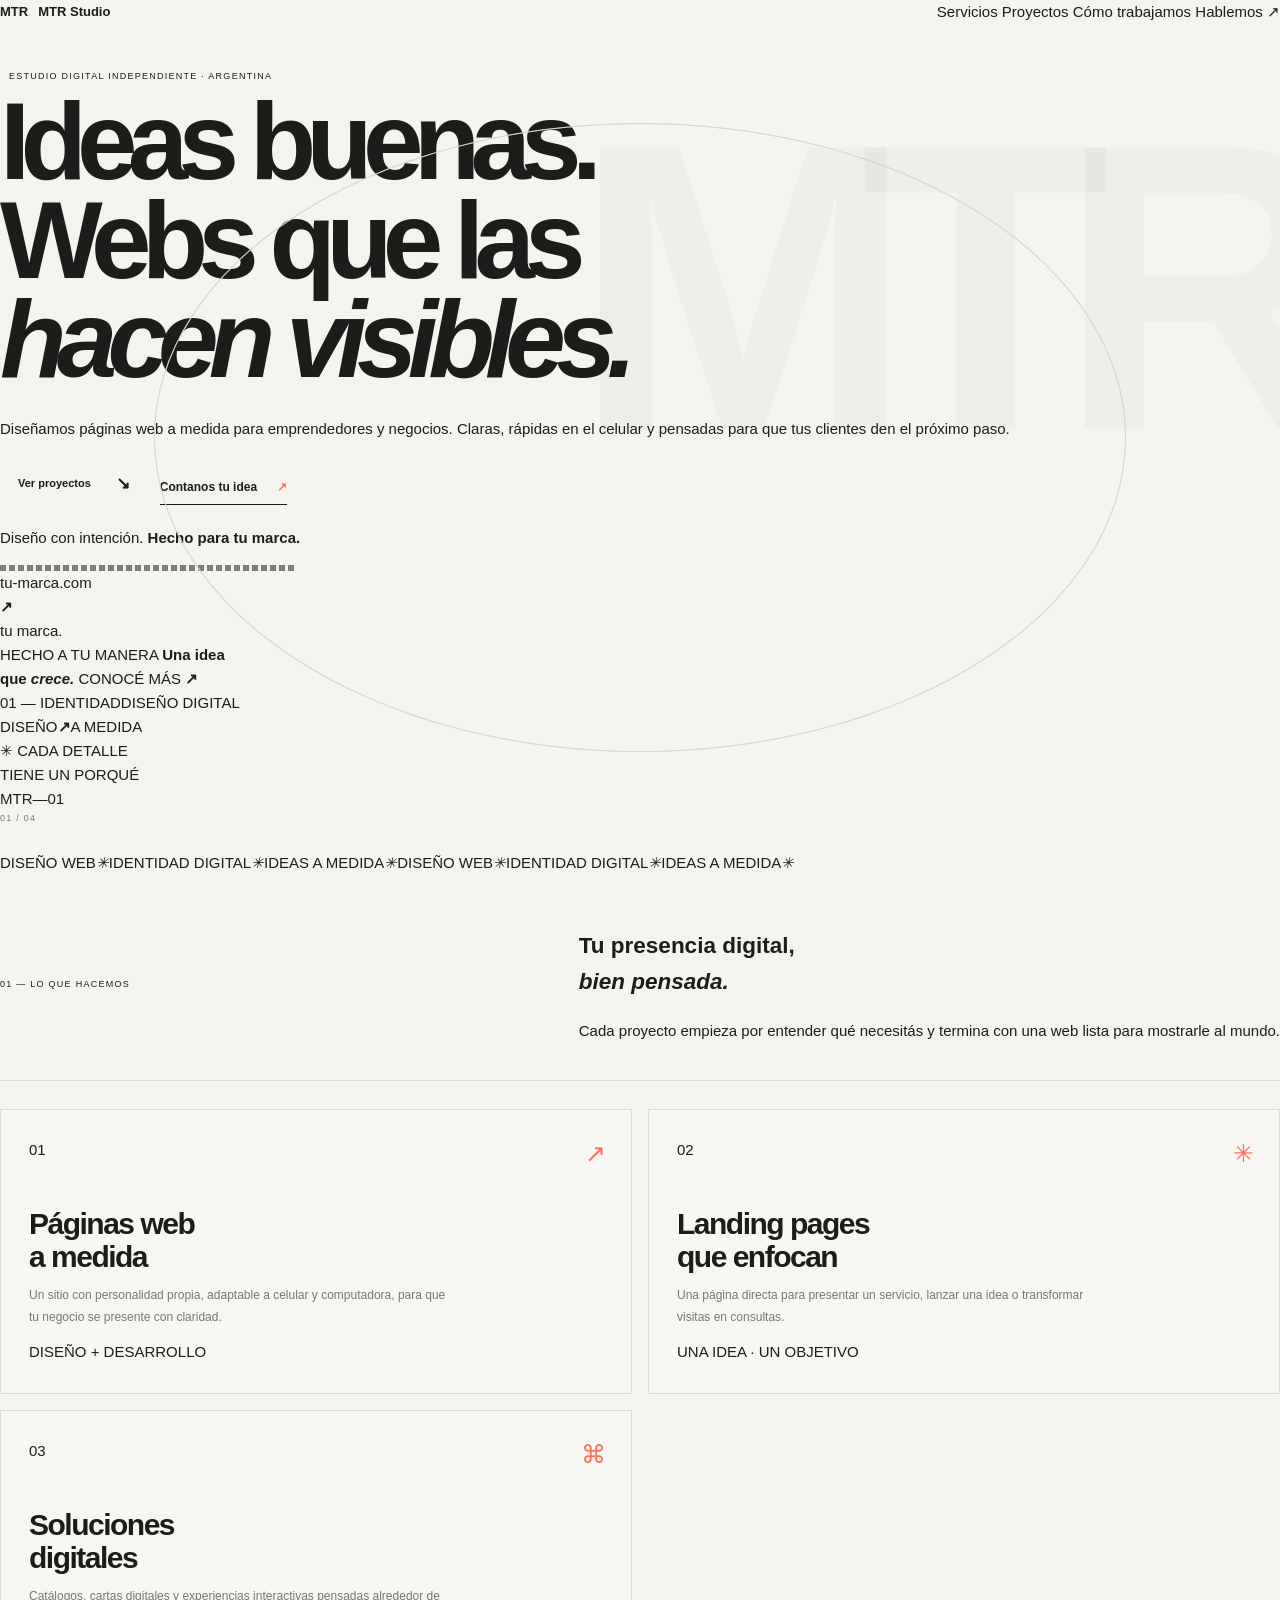
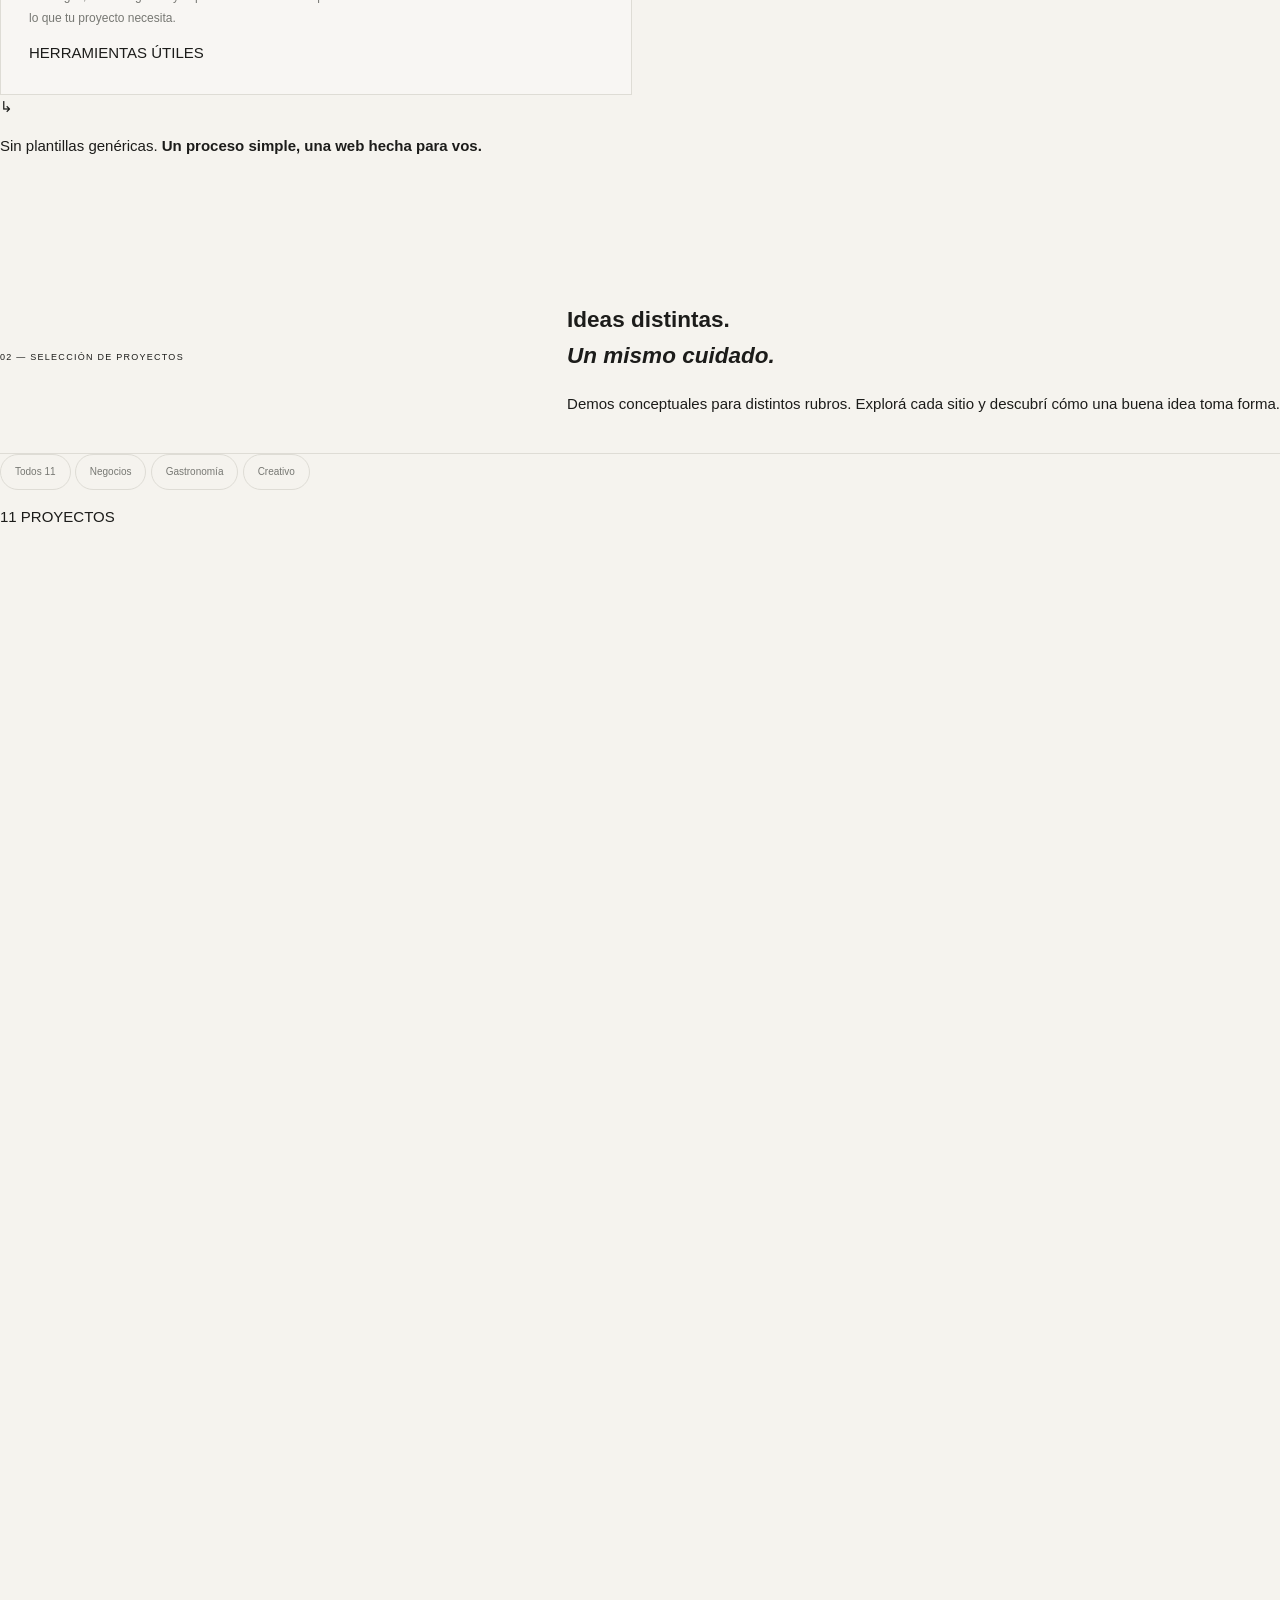
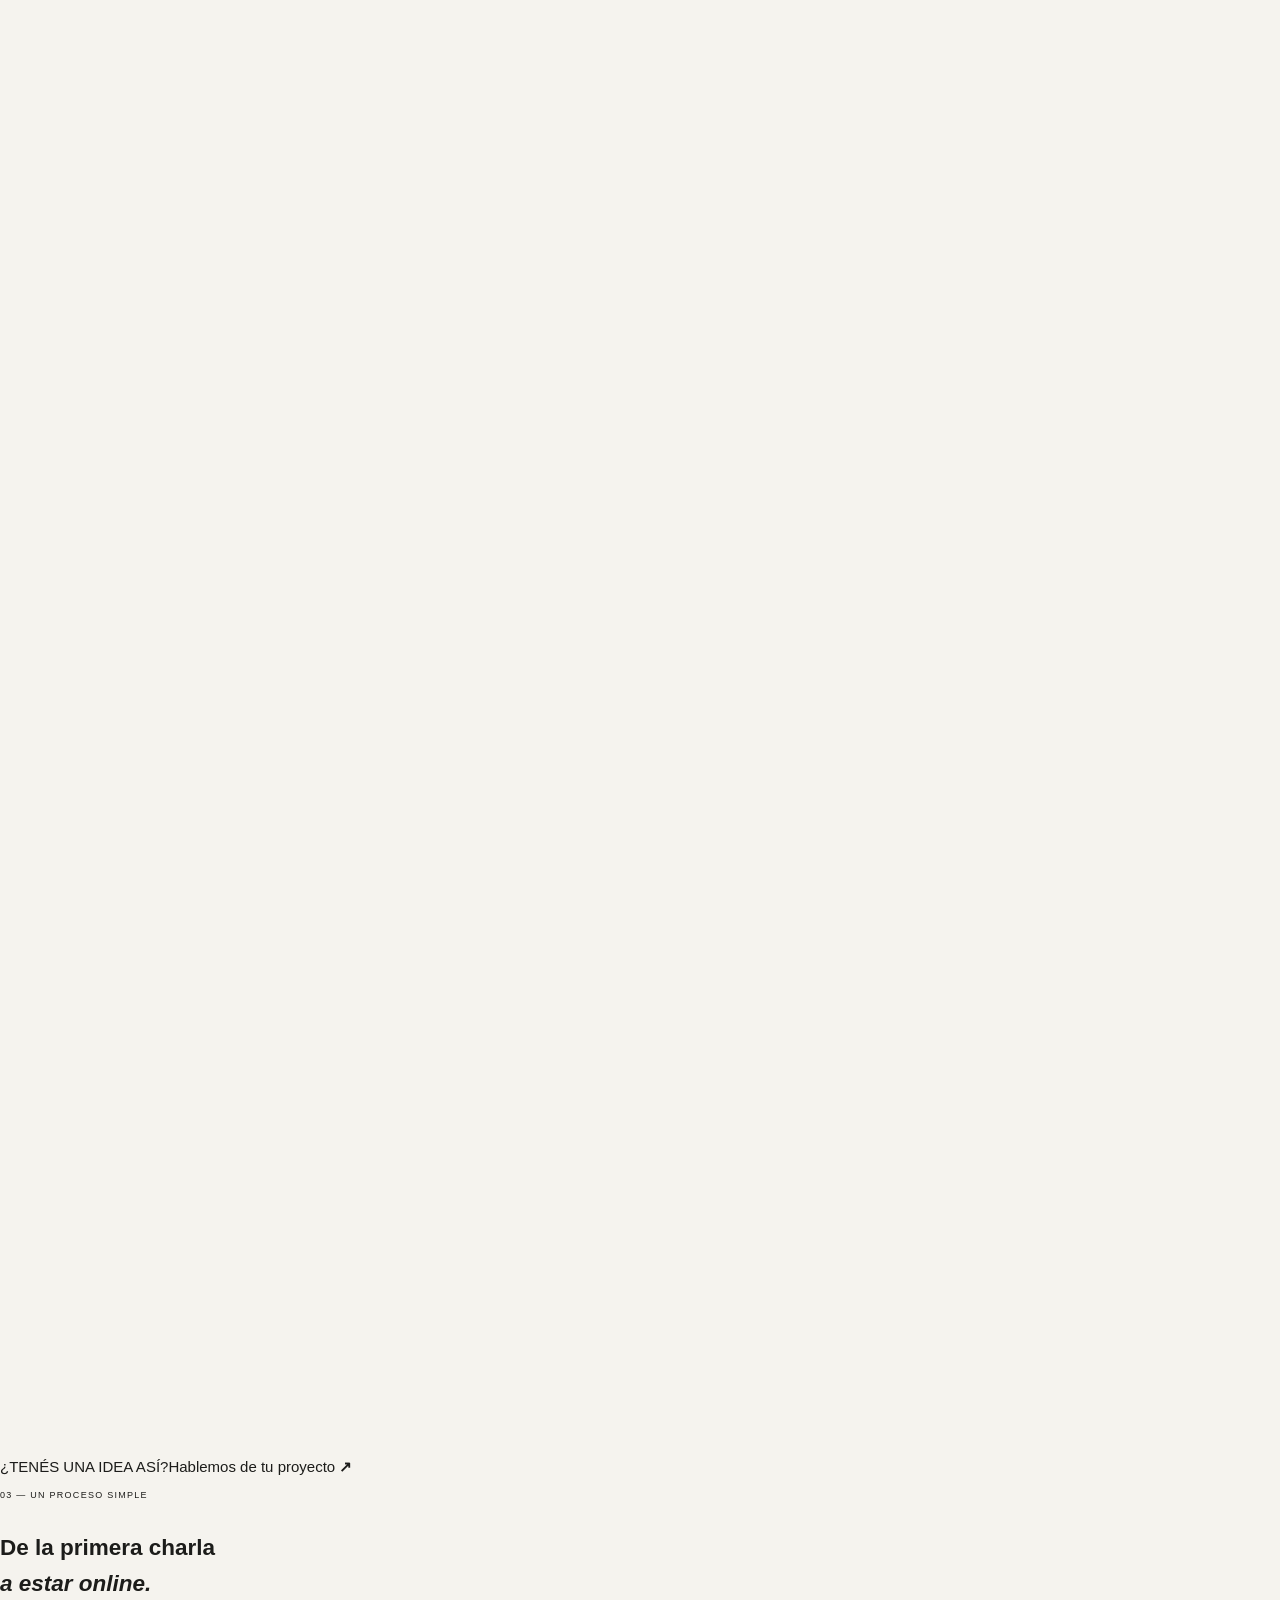
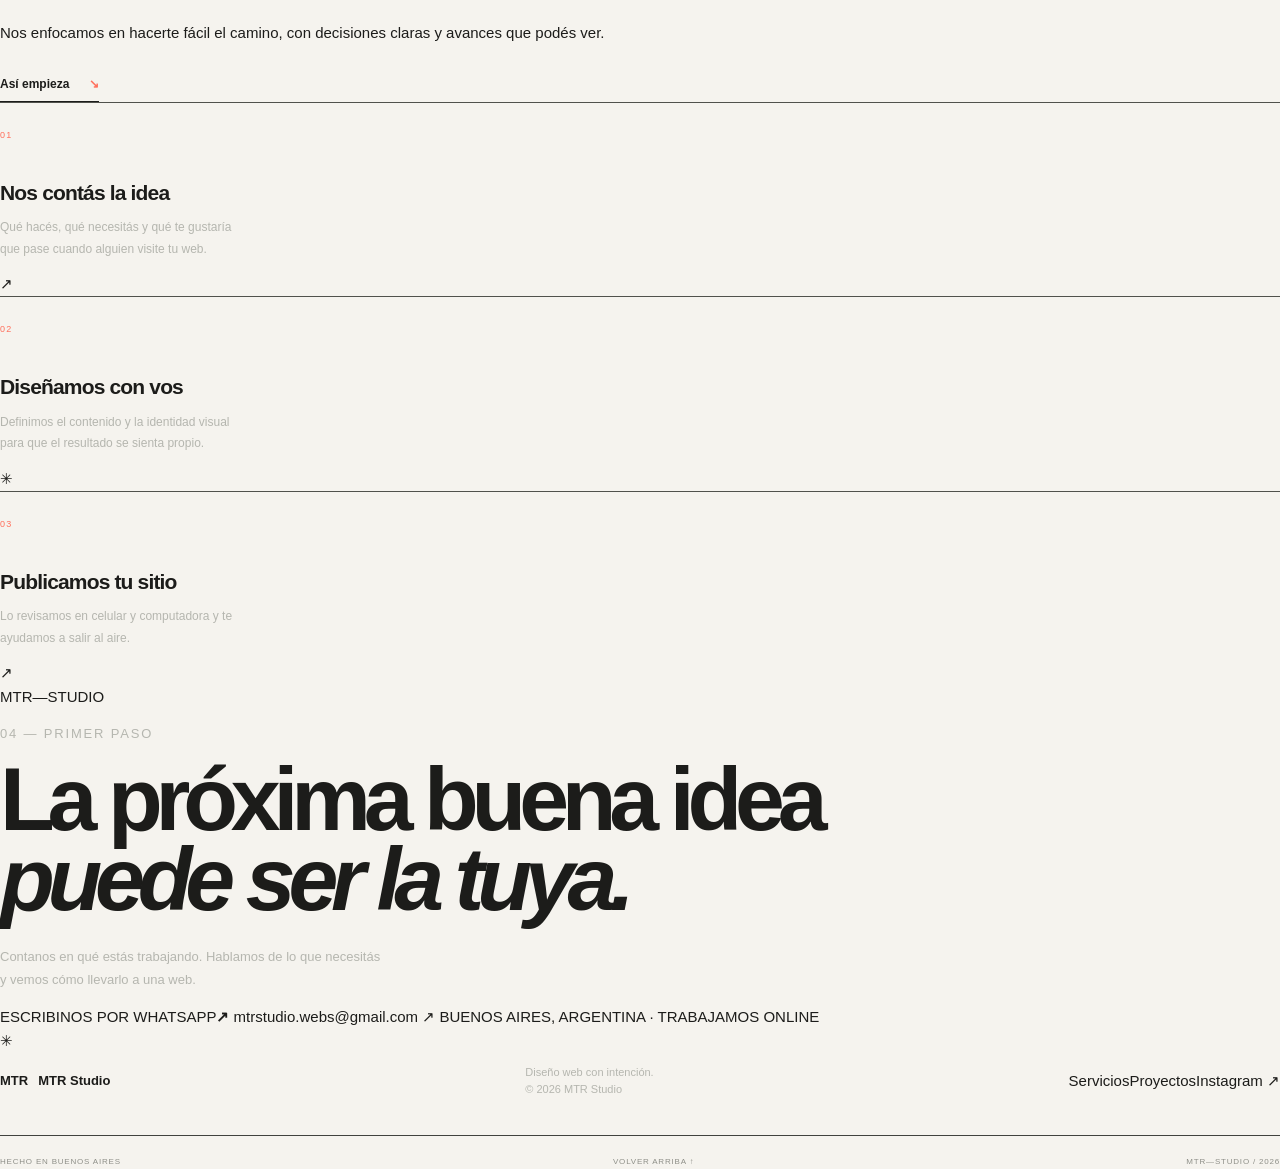
==== commit 11e913b2: "Restore original MTR Studio site files from initial version" ====
--- a/index.html
+++ b/index.html
@@ -1,635 +1,258 @@
-<!DOCTYPE html>
+<!doctype html>
 <html lang="es-AR">
 <head>
-  <meta charset="UTF-8">
+  <meta charset="utf-8">
   <meta name="viewport" content="width=device-width, initial-scale=1">
-
-  <title>MTR Studio | Ideas buenas. Webs que se notan.</title>
-
-  <meta name="description"
-    content="Diseñamos y desarrollamos páginas web personalizadas para profesionales, emprendimientos y negocios. MTR Studio, Argentina.">
-
-  <meta name="theme-color" content="#f5f3ee" id="theme-color-meta">
-
-  <meta property="og:title" content="MTR Studio | Webs que se notan">
-  <meta property="og:description"
-    content="Transformamos ideas y negocios en experiencias digitales.">
+  <meta name="theme-color" content="#f5f2eb">
+  <meta name="description" content="MTR Studio diseña páginas web claras, rápidas y a medida para emprendedores y negocios. Conocé nuestros proyectos.">
   <meta property="og:type" content="website">
-  <meta property="og:image" content="img/og-image.jpg">
-
-  <link rel="icon" href="img/favicon.png">
+  <meta property="og:locale" content="es_AR">
+  <meta property="og:title" content="MTR Studio — Ideas buenas. Webs que se notan.">
+  <meta property="og:description" content="Diseño web a medida para negocios y emprendedores.">
+  <meta property="og:url" content="https://mtr-web.github.io/">
+  <link rel="icon" href="data:image/svg+xml,%3Csvg xmlns='http://www.w3.org/2000/svg' viewBox='0 0 64 64'%3E%3Crect width='64' height='64' rx='16' fill='%23ff8068'/%3E%3Ctext x='32' y='44' font-size='32' font-weight='800' text-anchor='middle' font-family='Arial' fill='%231b1b19'%3EM%3C/text%3E%3C/svg%3E">
   <link rel="preconnect" href="https://fonts.googleapis.com">
   <link rel="preconnect" href="https://fonts.gstatic.com" crossorigin>
-
-  <link href="https://fonts.googleapis.com/css2?family=Manrope:wght@400;500;600;700;800&display=swap"
-    rel="stylesheet">
-
+  <link href="https://fonts.googleapis.com/css2?family=DM+Mono:wght@400;500&family=DM+Sans:wght@400;500;600;700&family=Space+Grotesk:wght@400;500;600;700&display=swap" rel="stylesheet">
   <link rel="stylesheet" href="style.css">
-  <script src="script.js" defer></script>
+  <title>MTR Studio — Diseño web a medida</title>
 </head>
-
 <body>
-
-  <a class="skip-link" href="#contenido">Saltar al contenido</a>
-
-  <!-- HEADER -->
-  <header class="header" id="top">
-    <div class="container header-inner">
-
-      <a class="brand" href="#top" aria-label="MTR Studio, inicio">
-        <span class="brand-symbol">
-          <b>M</b>
-          <small>TR</small>
-        </span>
-        <span>MTR Studio</span>
+  <header class="site-header">
+    <div class="header-inner wrap">
+      <a class="brand" href="#inicio" aria-label="MTR Studio, inicio">
+        <span class="brand-mark">M<span>TR</span></span>
+        <span class="brand-name">MTR <b>Studio</b></span>
       </a>
-
-      <button class="menu-toggle"
-        aria-label="Abrir menú"
-        aria-expanded="false"
-        aria-controls="navigation">
-        <span></span>
-        <span></span>
+      <button class="menu-toggle" type="button" aria-label="Abrir menú" aria-expanded="false" aria-controls="main-nav">
+        <span></span><span></span>
       </button>
-
-      <nav class="navigation" id="navigation" aria-label="Navegación principal">
+      <nav class="main-nav" id="main-nav" aria-label="Navegación principal">
         <a href="#servicios">Servicios</a>
-        <a href="#proceso">Proceso</a>
         <a href="#proyectos">Proyectos</a>
-        <a href="#contacto">Contacto</a>
+        <a href="#proceso">Cómo trabajamos</a>
+        <a class="nav-contact" href="#contacto">Hablemos <span>↗</span></a>
       </nav>
-
-      <button class="theme-toggle" type="button" aria-label="Cambiar tema" aria-pressed="false">◐</button>
-      <a class="header-cta" href="#contacto">
-        Hablemos <span>↗</span>
-      </a>
-
     </div>
   </header>
 
-  <main id="contenido">
-
-    <!-- HERO -->
-    <section class="hero section">
-      <div class="container">
-
-        <div class="hero-top">
-          <span class="eyebrow">
-            <span class="status-dot"></span>
-            ESTUDIO DIGITAL INDEPENDIENTE · ARGENTINA
-          </span>
-
-          <span class="hero-index">MTR / 001</span>
-        </div>
-
-        <div class="hero-grid">
-
-          <div class="hero-content">
-            <h1>
-              Ideas buenas.<br>
-              <span>Webs que</span><br>
-              se notan.
-            </h1>
-
-            <p class="hero-description">
-              Diseñamos y desarrollamos páginas web a medida
-              para profesionales, emprendimientos y negocios
-              que quieren crecer online.
-            </p>
-
-            <div class="hero-actions">
-              <a class="button button-primary" href="#contacto">
-                Hablemos de tu proyecto
-                <span>↗</span>
-              </a>
-
-              <a class="button button-secondary" href="#proyectos">
-                Ver proyectos
-                <span>↓</span>
-              </a>
+  <main>
+    <section class="hero wrap" id="inicio">
+      <div class="hero-copy">
+        <p class="eyebrow"><span class="eyebrow-dot"></span> ESTUDIO DIGITAL INDEPENDIENTE · ARGENTINA</p>
+        <h1>Ideas buenas.<br>Webs que las<br><em>hacen visibles.</em></h1>
+        <p class="hero-intro">Diseñamos páginas web a medida para emprendedores y negocios. Claras, rápidas en el celular y pensadas para que tus clientes den el próximo paso.</p>
+        <div class="hero-actions">
+          <a class="button button-dark" href="#proyectos">Ver proyectos <span>↘</span></a>
+          <a class="text-link" href="https://wa.me/5491132185989?text=Hola%2C%20vi%20la%20web%20de%20MTR%20Studio%20y%20quiero%20consultar%20por%20un%20proyecto." target="_blank" rel="noopener noreferrer">Contanos tu idea <span>↗</span></a>
+        </div>
+        <div class="hero-proof">
+          <span class="proof-line"></span>
+          <p>Diseño con intención. <strong>Hecho para tu marca.</strong></p>
+        </div>
+      </div>
+      <div class="hero-art" aria-label="Vista previa de una página web diseñada por MTR Studio">
+        <div class="art-orbit orbit-one"></div>
+        <div class="art-orbit orbit-two"></div>
+        <div class="browser-card">
+          <div class="browser-top"><span></span><span></span><span></span><div class="browser-address">tu-marca.com</div><b>↗</b></div>
+          <div class="browser-content">
+            <div class="mock-nav"><span class="mock-logo">tu marca<span>.</span></span><span class="mock-nav-lines"></span></div>
+            <div class="mock-hero">
+              <span class="mock-kicker">HECHO A TU MANERA</span>
+              <strong>Una idea<br>que <i>crece.</i></strong>
+              <span class="mock-cta">CONOCÉ MÁS <b>↗</b></span>
             </div>
-
-            <div class="hero-note">
-              DISEÑO CON INTENCIÓN.
-              <span>HECHO PARA TU MARCA.</span>
-            </div>
+            <div class="mock-bottom"><span>01 — IDENTIDAD</span><span>DISEÑO DIGITAL</span></div>
           </div>
-
-          <!-- Visual realizado con CSS -->
-          <div class="hero-visual" aria-label="Composición visual de diseño web">
-
-            <div class="visual-orbit orbit-one"></div>
-            <div class="visual-orbit orbit-two"></div>
-
-            <div class="visual-card">
-
-              <div class="browser-bar">
-                <div class="browser-dots">
-                  <span></span><span></span><span></span>
-                </div>
-
-                <span class="browser-label">tu-marca.com</span>
-              </div>
-
-              <div class="visual-card-content">
-                <span class="mini-label">HECHO A TU MANERA</span>
-
-                <h2>
-                  Una idea<br>
-                  que <span>crece.</span>
-                </h2>
-
-                <div class="visual-link">
-                  CONOCÉ MÁS <span>↗</span>
-                </div>
-              </div>
-
-              <div class="visual-card-footer">
-                <span>01 — IDENTIDAD</span>
-                <span>DISEÑO DIGITAL</span>
-              </div>
-
-            </div>
-
-            <div class="visual-sticker">
-              <span>DISEÑO</span>
-              <strong>A MEDIDA ↗</strong>
-            </div>
-
-            <span class="visual-caption">MTR / DIGITAL EXPERIENCE</span>
-
+        </div>
+        <div class="art-sticker"><span>DISEÑO</span><b>↗</b><span>A MEDIDA</span></div>
+        <div class="art-caption"><span class="caption-mark">✳</span> CADA DETALLE<br>TIENE UN PORQUÉ</div>
+        <div class="art-number">MTR—01</div>
+      </div>
+      <div class="hero-index">01 <span>/</span> 04</div>
+    </section>
+
+    <section class="ticker" aria-label="Servicios de MTR Studio">
+      <div class="ticker-track">
+        <span>DISEÑO WEB</span><i>✳</i><span>IDENTIDAD DIGITAL</span><i>✳</i><span>IDEAS A MEDIDA</span><i>✳</i><span>DISEÑO WEB</span><i>✳</i><span>IDENTIDAD DIGITAL</span><i>✳</i><span>IDEAS A MEDIDA</span><i>✳</i>
+      </div>
+    </section>
+
+    <section class="section services wrap" id="servicios">
+      <div class="section-heading">
+        <p class="eyebrow">01 — LO QUE HACEMOS</p>
+        <div class="heading-row">
+          <h2>Tu presencia digital,<br><em>bien pensada.</em></h2>
+          <p class="heading-note">Cada proyecto empieza por entender qué necesitás y termina con una web lista para mostrarle al mundo.</p>
+        </div>
+      </div>
+      <div class="service-grid">
+        <article class="service-card">
+          <span class="service-no">01</span><span class="service-icon">↗</span>
+          <h3>Páginas web<br>a medida</h3>
+          <p>Un sitio con personalidad propia, adaptable a celular y computadora, para que tu negocio se presente con claridad.</p>
+          <span class="service-foot">DISEÑO + DESARROLLO</span>
+        </article>
+        <article class="service-card service-card-accent">
+          <span class="service-no">02</span><span class="service-icon">✳</span>
+          <h3>Landing pages<br>que enfocan</h3>
+          <p>Una página directa para presentar un servicio, lanzar una idea o transformar visitas en consultas.</p>
+          <span class="service-foot">UNA IDEA · UN OBJETIVO</span>
+        </article>
+        <article class="service-card">
+          <span class="service-no">03</span><span class="service-icon">⌘</span>
+          <h3>Soluciones<br>digitales</h3>
+          <p>Catálogos, cartas digitales y experiencias interactivas pensadas alrededor de lo que tu proyecto necesita.</p>
+          <span class="service-foot">HERRAMIENTAS ÚTILES</span>
+        </article>
+      </div>
+      <div class="services-note"><span class="note-symbol">↳</span><p>Sin plantillas genéricas. <strong>Un proceso simple, una web hecha para vos.</strong></p></div>
+    </section>
+
+    <section class="portfolio-section" id="proyectos">
+      <div class="wrap portfolio-wrap">
+        <div class="section-heading portfolio-heading">
+          <p class="eyebrow">02 — SELECCIÓN DE PROYECTOS</p>
+          <div class="heading-row">
+            <h2>Ideas distintas.<br><em>Un mismo cuidado.</em></h2>
+            <p class="heading-note">Demos conceptuales para distintos rubros. Explorá cada sitio y descubrí cómo una buena idea toma forma.</p>
           </div>
-
-        </div>
-
-        <div class="hero-bottom">
-          <span>DISEÑO WEB · DESARROLLO · IDENTIDAD DIGITAL</span>
-          <a href="#servicios">EXPLORAR ↓</a>
-        </div>
-
-      </div>
-    </section>
-
-    <!-- INTRO -->
-    <section class="intro section">
-      <div class="container intro-grid">
-
-        <span class="section-label">01 / NUESTRA IDEA</span>
-
-        <div>
-          <h2>
-            Una web que trabaja<br>
-            <span>para vos.</span>
-          </h2>
-
-          <p>
-            Tu página es mucho más que una presentación.
-            Es el lugar donde mostrás lo que hacés, transmitís
-            confianza y ayudás a que tus futuros clientes
-            conozcan tu negocio.
-          </p>
-
-          <p>
-            En MTR Studio transformamos ideas en experiencias
-            digitales con identidad propia.
-          </p>
-        </div>
-
-      </div>
-    </section>
-
-    <!-- SERVICIOS -->
-    <section class="services section" id="servicios">
-      <div class="container">
-
-        <div class="section-heading">
-          <span class="section-label">02 / SERVICIOS</span>
-          <span class="section-note">LO QUE PODEMOS CREAR</span>
-        </div>
-
-        <div class="service-grid">
-
-          <article class="service-card reveal">
-            <span class="service-number">01</span>
-            <div class="service-icon">↗</div>
-
-            <h3>Diseño personalizado</h3>
-
-            <p>
-              Creamos una identidad visual digital que representa
-              tu negocio. Cada decisión parte de tus objetivos,
-              tu estilo y lo que necesitás comunicar.
-            </p>
-
-            <span class="service-bottom">IDENTIDAD PROPIA</span>
-          </article>
-
-          <article class="service-card reveal">
-            <span class="service-number">02</span>
-            <div class="service-icon">⌘</div>
-
-            <h3>Desarrollo web</h3>
-
-            <p>
-              Desarrollamos sitios modernos, rápidos y adaptables
-              a celulares y computadoras, con una navegación
-              clara y sencilla.
-            </p>
-
-            <span class="service-bottom">DISEÑO RESPONSIVE</span>
-          </article>
-
-          <article class="service-card reveal">
-            <span class="service-number">03</span>
-            <div class="service-icon">◎</div>
-
-            <h3>Presencia digital</h3>
-
-            <p>
-              Organizamos tus servicios y la información de tu
-              negocio para que tus visitantes entiendan qué ofrecés
-              y sepan cómo contactarte.
-            </p>
-
-            <span class="service-bottom">COMUNICACIÓN CLARA</span>
-          </article>
-
-          <article class="service-card reveal">
-            <span class="service-number">04</span>
-            <div class="service-icon">✳</div>
-
-            <h3>Creatividad y estrategia</h3>
-
-            <p>
-              Combinamos diseño y estructura para que tu web
-              tenga un propósito: presentar tu marca, comunicar
-              tus servicios y generar consultas.
-            </p>
-
-            <span class="service-bottom">DISEÑO CON PROPÓSITO</span>
-          </article>
-
-        </div>
-      </div>
-    </section>
-
-    <!-- PARA QUIÉN -->
-    <section class="audience section">
-      <div class="container audience-grid">
-
-        <div>
-          <span class="section-label">03 / PARA QUIÉN</span>
-
-          <h2>
-            Tu negocio.<br>
-            <span>Tu próxima etapa.</span>
-          </h2>
-
-          <p>
-            Trabajamos con personas y negocios que quieren
-            presentar mejor lo que hacen y construir
-            una presencia digital propia.
-          </p>
-        </div>
-
-        <div class="audience-list">
-          <div>
-            <span>01</span>
-            <h3>Profesionales</h3>
-            <b>↗</b>
+        </div>
+        <div class="portfolio-tools">
+          <div class="filter-list" role="group" aria-label="Filtrar proyectos">
+            <button class="filter-button is-active" type="button" data-filter="todos" aria-pressed="true">Todos <span>11</span></button>
+            <button class="filter-button" type="button" data-filter="negocios" aria-pressed="false">Negocios</button>
+            <button class="filter-button" type="button" data-filter="gastronomia" aria-pressed="false">Gastronomía</button>
+            <button class="filter-button" type="button" data-filter="creativo" aria-pressed="false">Creativo</button>
           </div>
-
-          <div>
-            <span>02</span>
-            <h3>Emprendedores</h3>
-            <b>↗</b>
-          </div>
-
-          <div>
-            <span>03</span>
-            <h3>Comercios</h3>
-            <b>↗</b>
-          </div>
-
-          <div>
-            <span>04</span>
-            <h3>Empresas</h3>
-            <b>↗</b>
-          </div>
-        </div>
-
-      </div>
-    </section>
-
-    <!-- PROCESO -->
-    <section class="process section" id="proceso">
-      <div class="container">
-
-        <div class="section-heading">
-          <span class="section-label">04 / EL PROCESO</span>
-          <span class="section-note">CLARO DESDE EL PRINCIPIO</span>
-        </div>
-
-        <div class="process-grid">
-
-          <article class="process-step reveal">
-            <span class="step-number">01</span>
-            <h3>Conocemos tu idea</h3>
-            <p>
-              Conversamos sobre tu negocio, tus objetivos
-              y qué necesitás lograr con tu página.
-            </p>
-          </article>
-
-          <article class="process-step reveal">
-            <span class="step-number">02</span>
-            <h3>Diseñamos la propuesta</h3>
-            <p>
-              Definimos una estructura y una identidad visual
-              pensadas para representar tu marca.
-            </p>
-          </article>
-
-          <article class="process-step reveal">
-            <span class="step-number">03</span>
-            <h3>Desarrollamos el sitio</h3>
-            <p>
-              Convertimos el diseño en una web funcional,
-              adaptable y fácil de navegar.
-            </p>
-          </article>
-
-          <article class="process-step reveal">
-            <span class="step-number">04</span>
-            <h3>Publicamos y acompañamos</h3>
-            <p>
-              Te acompañamos en la publicación para que
-              tu proyecto pueda empezar a funcionar online.
-            </p>
-          </article>
-
-        </div>
-      </div>
-    </section>
-
-    <!-- PROYECTOS -->
-    <section class="projects section" id="proyectos">
-      <div class="container">
-
-        <div class="section-heading">
-          <span class="section-label">05 / PROYECTOS</span>
-          <span class="section-note">DISEÑO EN ACCIÓN</span>
-        </div>
-
-        <div class="projects-intro">
-          <h2>
-            Ideas que toman<br>
-            <span>forma.</span>
-          </h2>
-
-          <p>
-            Una selección de proyectos y experiencias digitales
-            desarrolladas por MTR Studio.
-          </p>
-        </div>
-
-        <div class="project-filters" id="project-filters">
-          <button class="filter-button active" data-filter="all">
-            Todos
-          </button>
+          <p class="portfolio-count"><span id="visible-count">11</span> PROYECTOS</p>
         </div>
 
         <div class="project-grid" id="project-grid">
-
-          <!-- Los proyectos se generan desde js/main.js -->
-
-        </div>
-
-        <p class="projects-note">
-          Proyectos conceptuales y trabajos en desarrollo.
-        </p>
-
-      </div>
-    </section>
-
-    <!-- SOBRE MTR -->
-    <section class="about section" id="nosotros">
-      <div class="container about-grid">
-
-        <span class="section-label">06 / SOBRE MTR STUDIO</span>
-
-        <div class="about-content">
-          <h2>
-            Diseño con intención.<br>
-            <span>Hecho para tu marca.</span>
-          </h2>
-
-          <p>
-            Somos un estudio digital independiente de Argentina.
-            Creamos páginas web para profesionales,
-            emprendimientos y negocios que buscan una
-            presencia online clara y profesional.
-          </p>
-
-          <p>
-            Nos involucramos en cada etapa: escuchamos tu idea,
-            pensamos la propuesta, desarrollamos el sitio y
-            te acompañamos en su publicación.
-          </p>
-
-          <p>
-            Creemos que una buena web tiene que tener identidad,
-            ser funcional y ayudar a cumplir un objetivo real.
-          </p>
-
-          <a class="text-link" href="#contacto">
-            Conocé nuestra forma de trabajar <span>↗</span>
-          </a>
-        </div>
-
-      </div>
-    </section>
-
-    <!-- FAQ -->
-    <section class="faq section" id="faq">
-      <div class="container">
-
-        <div class="section-heading">
-          <span class="section-label">07 / PREGUNTAS FRECUENTES</span>
-          <span class="section-note">ANTES DE EMPEZAR</span>
-        </div>
-
-        <div class="faq-list">
-
-          <details class="faq-item">
-            <summary>
-              ¿La página funciona en celulares?
-              <span>+</span>
-            </summary>
-
-            <p>
-              Sí. Diseñamos sitios adaptables a celulares,
-              tablets y computadoras para que la experiencia
-              sea clara en distintos tamaños de pantalla.
-            </p>
-          </details>
-
-          <details class="faq-item">
-            <summary>
-              ¿Puedo pedir un diseño personalizado?
-              <span>+</span>
-            </summary>
-
-            <p>
-              Sí. La propuesta se desarrolla según la identidad,
-              los objetivos y las necesidades de tu negocio.
-              Buscamos que tu web tenga una imagen propia.
-            </p>
-          </details>
-
-          <details class="faq-item">
-            <summary>
-              ¿Me acompañan para publicar la página?
-              <span>+</span>
-            </summary>
-
-            <p>
-              Sí. El proceso contempla el desarrollo del sitio
-              y el acompañamiento en su publicación.
-            </p>
-          </details>
-
-          <details class="faq-item">
-            <summary>
-              ¿Cómo empezamos un proyecto?
-              <span>+</span>
-            </summary>
-
-            <p>
-              Nos contás tu idea, conocemos tus objetivos
-              y conversamos sobre la propuesta que mejor
-              se adapte a lo que necesitás.
-            </p>
-          </details>
-
-        </div>
-      </div>
-    </section>
-
-    <!-- CONTACTO -->
-    <section class="contact section" id="contacto">
-      <div class="container">
-
-        <div class="section-heading">
-          <span class="section-label">08 / CONTACTO</span>
-          <span class="section-note">¿TENÉS UNA IDEA?</span>
-        </div>
-
-        <div class="contact-grid">
-
-          <div class="contact-copy">
-            <h2>
-              Tu próximo proyecto<br>
-              <span>empieza acá.</span>
-            </h2>
-
-            <p>
-              Contanos qué tenés en mente.
-              Vemos juntos cómo llevarlo a una web.
-            </p>
-
-            <a class="contact-whatsapp"
-              href="https://wa.me/5491132185989?text=Hola%20MTR%20Studio%2C%20quiero%20consultar%20por%20una%20p%C3%A1gina%20web."
-              target="_blank"
-              rel="noopener noreferrer">
-              ESCRIBINOS POR WHATSAPP <span>↗</span>
-            </a>
-
-            <div class="contact-socials">
-              <a href="https://www.instagram.com/mtrstudio.webs/"
-                target="_blank" rel="noopener noreferrer">
-                Instagram ↗
-              </a>
-
-              <a href="https://github.com/MTR-Web"
-                target="_blank" rel="noopener noreferrer">
-                GitHub ↗
-              </a>
-            </div>
-          </div>
-
-          <form class="contact-form"
-            id="contact-form"
-            action="[COMPLETAR_URL_FORMSPREE]"
-            method="POST">
-
-            <label for="name">Nombre</label>
-            <input id="name" name="name" type="text"
-              placeholder="¿Cómo te llamás?"
-              autocomplete="name" required>
-
-            <label for="email">Email</label>
-            <input id="email" name="email" type="email"
-              placeholder="tu@email.com"
-              autocomplete="email" required>
-
-            <label for="message">Contanos tu idea</label>
-            <textarea id="message" name="message"
-              rows="5"
-              placeholder="¿Qué necesitás para tu negocio?"
-              required></textarea>
-
-            <input type="hidden" name="_subject"
-              value="Nueva consulta desde MTR Studio">
-
-            <button class="button button-primary" type="submit">
-              Enviar consulta <span>↗</span>
-            </button>
-
-            <p class="form-note">
-              Al enviar, podremos recibir tu consulta por email.
-            </p>
-
-          </form>
-
-        </div>
-      </div>
-    </section>
-
+          <article class="project-card" data-category="negocios">
+            <a class="project-preview preview-fitness" href="https://mtr-web.github.io/EJEMPLO-Pagina-gimansio./" target="_blank" rel="noopener noreferrer" aria-label="Abrir demo Impulso Fitness">
+              <span class="preview-index">MTR / 001</span><span class="preview-open">↗</span>
+              <div class="preview-fitness-mark">IMPULSO<span>.</span></div><div class="preview-fitness-copy">ENTRENÁ<br><b>A TU RITMO.</b></div><span class="preview-fitness-line">FUERZA · MOVIMIENTO · VOS</span>
+            </a>
+            <div class="project-meta"><div><span class="project-type">FITNESS</span><h3>Impulso Fitness</h3></div><a class="project-arrow" href="https://mtr-web.github.io/EJEMPLO-Pagina-gimansio./" target="_blank" rel="noopener noreferrer" aria-label="Visitar Impulso Fitness">↗</a></div>
+          </article>
+
+          <article class="project-card" data-category="gastronomia">
+            <a class="project-preview preview-mesa" href="https://mtr-web.github.io/EJEMPLO-P-gina-de-restaurante./" target="_blank" rel="noopener noreferrer" aria-label="Abrir demo Mesa Moderna">
+              <span class="preview-index">MTR / 002</span><span class="preview-open">↗</span><div class="preview-mesa-label">DE LA ESTACIÓN<br>A TU MESA</div><div class="preview-mesa-title">mesa<br><i>moderna</i></div><span class="preview-mesa-foot">COCINA DE ESTACIÓN · BUENOS AIRES</span>
+            </a>
+            <div class="project-meta"><div><span class="project-type">GASTRONOMÍA</span><h3>Mesa Moderna</h3></div><a class="project-arrow" href="https://mtr-web.github.io/EJEMPLO-P-gina-de-restaurante./" target="_blank" rel="noopener noreferrer" aria-label="Visitar Mesa Moderna">↗</a></div>
+          </article>
+
+          <article class="project-card" data-category="creativo">
+            <a class="project-preview preview-nebula" href="https://mtr-web.github.io/EJEMPLO-Pagina-descubrimiento-de-series./" target="_blank" rel="noopener noreferrer" aria-label="Abrir demo Nébula">
+              <span class="preview-index">MTR / 003</span><span class="preview-open">↗</span><span class="nebula-star star-a">✦</span><span class="nebula-star star-b">✧</span><div class="preview-nebula-title">Nébula<small>HISTORIAS PARA OTROS MUNDOS</small></div><div class="nebula-planets"><i></i><i></i><i></i></div>
+            </a>
+            <div class="project-meta"><div><span class="project-type">ENTRETENIMIENTO</span><h3>Nébula</h3></div><a class="project-arrow" href="https://mtr-web.github.io/EJEMPLO-Pagina-descubrimiento-de-series./" target="_blank" rel="noopener noreferrer" aria-label="Visitar Nébula">↗</a></div>
+          </article>
+
+          <article class="project-card" data-category="creativo">
+            <a class="project-preview preview-pulse" href="https://mtr-web.github.io/EJEMPLO-Pulseboard/" target="_blank" rel="noopener noreferrer" aria-label="Abrir demo Pulseboard">
+              <span class="preview-index">MTR / 004</span><span class="preview-open">↗</span><div class="pulse-top"><span>PULSEBOARD</span><i>● LIVE</i></div><div class="pulse-title">Creá.<br>Conectá.<br><b>Crecé.</b></div><div class="pulse-stats"><span>IDEAS<b>84%</b></span><span>FOCO<b>68%</b></span></div>
+            </a>
+            <div class="project-meta"><div><span class="project-type">PLATAFORMA DIGITAL</span><h3>Pulseboard</h3></div><a class="project-arrow" href="https://mtr-web.github.io/EJEMPLO-Pulseboard/" target="_blank" rel="noopener noreferrer" aria-label="Visitar Pulseboard">↗</a></div>
+          </article>
+
+          <article class="project-card" data-category="negocios">
+            <a class="project-preview preview-blackline" href="https://mtr-web.github.io/EJEMPLO-Pagina-barber-a/" target="_blank" rel="noopener noreferrer" aria-label="Abrir demo BLACKLINE Barber Club">
+              <span class="preview-index">MTR / 005</span><span class="preview-open">↗</span><div class="blackline-mark">BLACKLINE<span>.</span></div><div class="blackline-rule"></div><div class="blackline-words">BARBER CLUB<br><b>EST. 2014</b></div>
+            </a>
+            <div class="project-meta"><div><span class="project-type">BARBERÍA</span><h3>BLACKLINE Barber Club</h3></div><a class="project-arrow" href="https://mtr-web.github.io/EJEMPLO-Pagina-barber-a/" target="_blank" rel="noopener noreferrer" aria-label="Visitar BLACKLINE Barber Club">↗</a></div>
+          </article>
+
+          <article class="project-card" data-category="gastronomia">
+            <a class="project-preview preview-arcade" href="https://mtr-web.github.io/arcade-bistro/" target="_blank" rel="noopener noreferrer" aria-label="Abrir demo Arcade & Bistro">
+              <span class="preview-index">MTR / 006</span><span class="preview-open">↗</span><div class="arcade-scan"></div><div class="arcade-title">ARCADE<br><span>&amp; BISTRO</span></div><div class="arcade-pixel">PLAYER 01 · INSERT COIN</div>
+            </a>
+            <div class="project-meta"><div><span class="project-type">GASTRONOMÍA &amp; JUEGOS</span><h3>Arcade &amp; Bistro</h3></div><a class="project-arrow" href="https://mtr-web.github.io/arcade-bistro/" target="_blank" rel="noopener noreferrer" aria-label="Visitar Arcade & Bistro">↗</a></div>
+          </article>
+
+          <article class="project-card" data-category="negocios">
+            <a class="project-preview preview-garage" href="https://mtr-web.github.io/Garage-X/" target="_blank" rel="noopener noreferrer" aria-label="Abrir demo Garage X">
+              <span class="preview-index">MTR / 007</span><span class="preview-open">↗</span><div class="garage-cross">G<span>X</span></div><div class="garage-name">GARAGE X<small>DRIVE SOMETHING DIFFERENT</small></div><div class="garage-line">01 — SELECCIÓN DE AUTOS</div>
+            </a>
+            <div class="project-meta"><div><span class="project-type">AUTOMOTORES</span><h3>Garage X</h3></div><a class="project-arrow" href="https://mtr-web.github.io/Garage-X/" target="_blank" rel="noopener noreferrer" aria-label="Visitar Garage X">↗</a></div>
+          </article>
+
+          <article class="project-card" data-category="creativo">
+            <a class="project-preview preview-fuego" href="https://mtr-web.github.io/Fuego-Test/" target="_blank" rel="noopener noreferrer" aria-label="Abrir demo FUEGO FEST">
+              <span class="preview-index">MTR / 008</span><span class="preview-open">↗</span><div class="fuego-word">FUEGO<br><span>FEST.</span></div><div class="fuego-tag">EL ROCK NOS PRENDE</div><div class="fuego-sun"></div>
+            </a>
+            <div class="project-meta"><div><span class="project-type">MÚSICA &amp; FESTIVALES</span><h3>FUEGO FEST</h3></div><a class="project-arrow" href="https://mtr-web.github.io/Fuego-Test/" target="_blank" rel="noopener noreferrer" aria-label="Visitar FUEGO FEST">↗</a></div>
+          </article>
+
+          <article class="project-card" data-category="negocios">
+            <a class="project-preview preview-juventus" href="https://mtr-web.github.io/Pagina-Club/" target="_blank" rel="noopener noreferrer" aria-label="Abrir demo Juventus">
+              <span class="preview-index">MTR / 009</span><span class="preview-open">↗</span><div class="juve-lines">J<br>U<br>V</div><div class="juve-word">JUVENTUS<small>BLACK &amp; WHITE FOREVER</small></div>
+            </a>
+            <div class="project-meta"><div><span class="project-type">DEPORTE</span><h3>Juventus</h3></div><a class="project-arrow" href="https://mtr-web.github.io/Pagina-Club/" target="_blank" rel="noopener noreferrer" aria-label="Visitar Juventus">↗</a></div>
+          </article>
+
+          <article class="project-card" data-category="creativo">
+            <a class="project-preview preview-offside" href="https://mtr-web.github.io/EJEMPLO-Pagina-Dise-os/" target="_blank" rel="noopener noreferrer" aria-label="Abrir demo OFFSIDE STUDIO">
+              <span class="preview-index">MTR / 010</span><span class="preview-open">↗</span><div class="offside-ball">⚽</div><div class="offside-word">OFFSIDE<small>DISEÑO Y CULTURA DE FÚTBOL</small></div><div class="offside-stamp">90’</div>
+            </a>
+            <div class="project-meta"><div><span class="project-type">DISEÑO GRÁFICO</span><h3>OFFSIDE STUDIO</h3></div><a class="project-arrow" href="https://mtr-web.github.io/EJEMPLO-Pagina-Dise-os/" target="_blank" rel="noopener noreferrer" aria-label="Visitar OFFSIDE STUDIO">↗</a></div>
+          </article>
+
+          <article class="project-card" data-category="negocios">
+            <a class="project-preview preview-nodo" href="https://mtr-web.github.io/Ejemplo-Pagina-Nueva/" target="_blank" rel="noopener noreferrer" aria-label="Abrir demo NODO Estudio">
+              <span class="preview-index">MTR / 011</span><span class="preview-open">↗</span><div class="nodo-shape"><i></i><i></i><i></i></div><div class="nodo-word">NODO<br><small>ESPACIOS CON INTENCIÓN</small></div><div class="nodo-footer">ARQUITECTURA · INTERIORES</div>
+            </a>
+            <div class="project-meta"><div><span class="project-type">ARQUITECTURA</span><h3>NODO Estudio</h3></div><a class="project-arrow" href="https://mtr-web.github.io/Ejemplo-Pagina-Nueva/" target="_blank" rel="noopener noreferrer" aria-label="Visitar NODO Estudio">↗</a></div>
+          </article>
+        </div>
+        <div class="portfolio-empty" id="portfolio-empty" hidden>No hay proyectos en esta categoría por ahora.</div>
+        <div class="portfolio-bottom"><span>¿TENÉS UNA IDEA ASÍ?</span><a href="#contacto">Hablemos de tu proyecto <b>↗</b></a></div>
+      </div>
+    </section>
+
+    <section class="process-section wrap" id="proceso">
+      <div class="process-intro">
+        <p class="eyebrow">03 — UN PROCESO SIMPLE</p>
+        <h2>De la primera charla<br><em>a estar online.</em></h2>
+        <p>Nos enfocamos en hacerte fácil el camino, con decisiones claras y avances que podés ver.</p>
+        <a class="text-link process-link" href="#contacto">Así empieza <span>↘</span></a>
+      </div>
+      <div class="process-steps">
+        <article class="process-step"><span class="step-number">01</span><div><h3>Nos contás la idea</h3><p>Qué hacés, qué necesitás y qué te gustaría que pase cuando alguien visite tu web.</p></div><span class="step-symbol">↗</span></article>
+        <article class="process-step"><span class="step-number">02</span><div><h3>Diseñamos con vos</h3><p>Definimos el contenido y la identidad visual para que el resultado se sienta propio.</p></div><span class="step-symbol">✳</span></article>
+        <article class="process-step"><span class="step-number">03</span><div><h3>Publicamos tu sitio</h3><p>Lo revisamos en celular y computadora y te ayudamos a salir al aire.</p></div><span class="step-symbol">↗</span></article>
+      </div>
+      <div class="process-mark">MTR<span>—</span>STUDIO</div>
+    </section>
+
+    <section class="contact-section" id="contacto">
+      <div class="wrap contact-inner">
+        <div class="contact-copy">
+          <p class="eyebrow">04 — PRIMER PASO</p>
+          <h2>La próxima buena idea<br><em>puede ser la tuya.</em></h2>
+          <p>Contanos en qué estás trabajando. Hablamos de lo que necesitás y vemos cómo llevarlo a una web.</p>
+        </div>
+        <div class="contact-actions">
+          <a class="contact-main" href="https://wa.me/5491132185989?text=Hola%2C%20vi%20la%20web%20de%20MTR%20Studio%20y%20quiero%20consultar%20por%20un%20proyecto." target="_blank" rel="noopener noreferrer"><span>ESCRIBINOS POR WHATSAPP</span><b>↗</b></a>
+          <a class="contact-email" href="mailto:mtrstudio.webs@gmail.com">mtrstudio.webs@gmail.com <span>↗</span></a>
+          <span class="contact-location"><span class="location-dot"></span> BUENOS AIRES, ARGENTINA · TRABAJAMOS ONLINE</span>
+        </div>
+      </div>
+      <div class="contact-squiggle" aria-hidden="true">✳</div>
+    </section>
   </main>
 
-  <!-- FOOTER -->
-  <footer class="footer">
-    <div class="container">
-
-      <div class="footer-top">
-
-        <a class="brand" href="#top">
-          <span class="brand-symbol">
-            <b>M</b>
-            <small>TR</small>
-          </span>
-          <span>MTR Studio</span>
-        </a>
-
-        <p>Ideas buenas. Webs que se notan.</p>
-
-        <a class="back-top" href="#top">VOLVER ARRIBA ↑</a>
-
-      </div>
-
-      <div class="footer-bottom">
-        <span>ESTUDIO DIGITAL INDEPENDIENTE · ARGENTINA</span>
-
-        <span>
-          © <span id="year"></span> MTR STUDIO
-        </span>
-
-        <span>DISEÑO CON INTENCIÓN.</span>
-      </div>
-
+  <footer class="site-footer">
+    <div class="wrap footer-top">
+      <a class="brand footer-brand" href="#inicio"><span class="brand-mark">M<span>TR</span></span><span class="brand-name">MTR <b>Studio</b></span></a>
+      <p>Diseño web con intención.<br><span>© <span id="year"></span> MTR Studio</span></p>
+      <div class="footer-links"><a href="#servicios">Servicios</a><a href="#proyectos">Proyectos</a><a href="https://www.instagram.com/mtrstudio.webs/" target="_blank" rel="noopener noreferrer">Instagram ↗</a></div>
     </div>
+    <div class="wrap footer-bottom"><span>HECHO EN BUENOS AIRES</span><a href="#inicio">VOLVER ARRIBA ↑</a><span>MTR—STUDIO / 2026</span></div>
   </footer>
-
+  <script src="script.js"></script>
 </body>
-</html>
+</html>
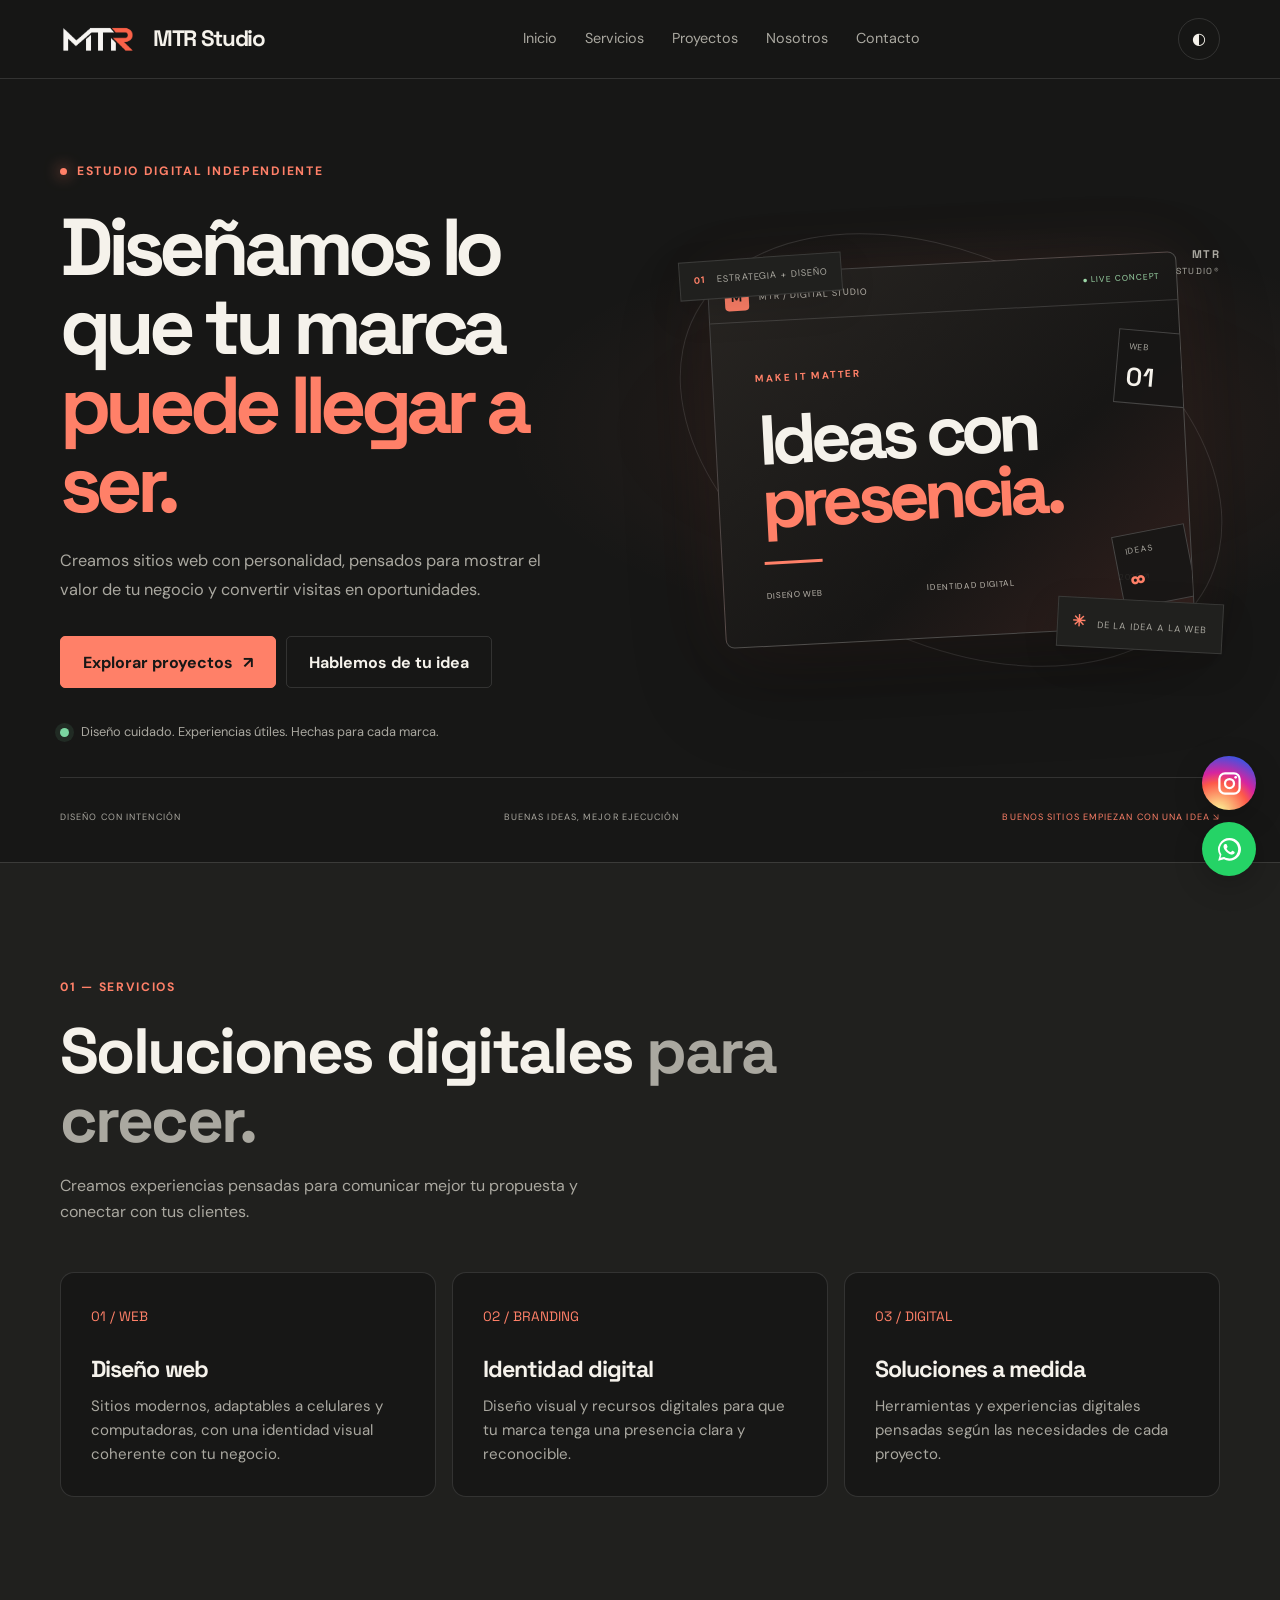
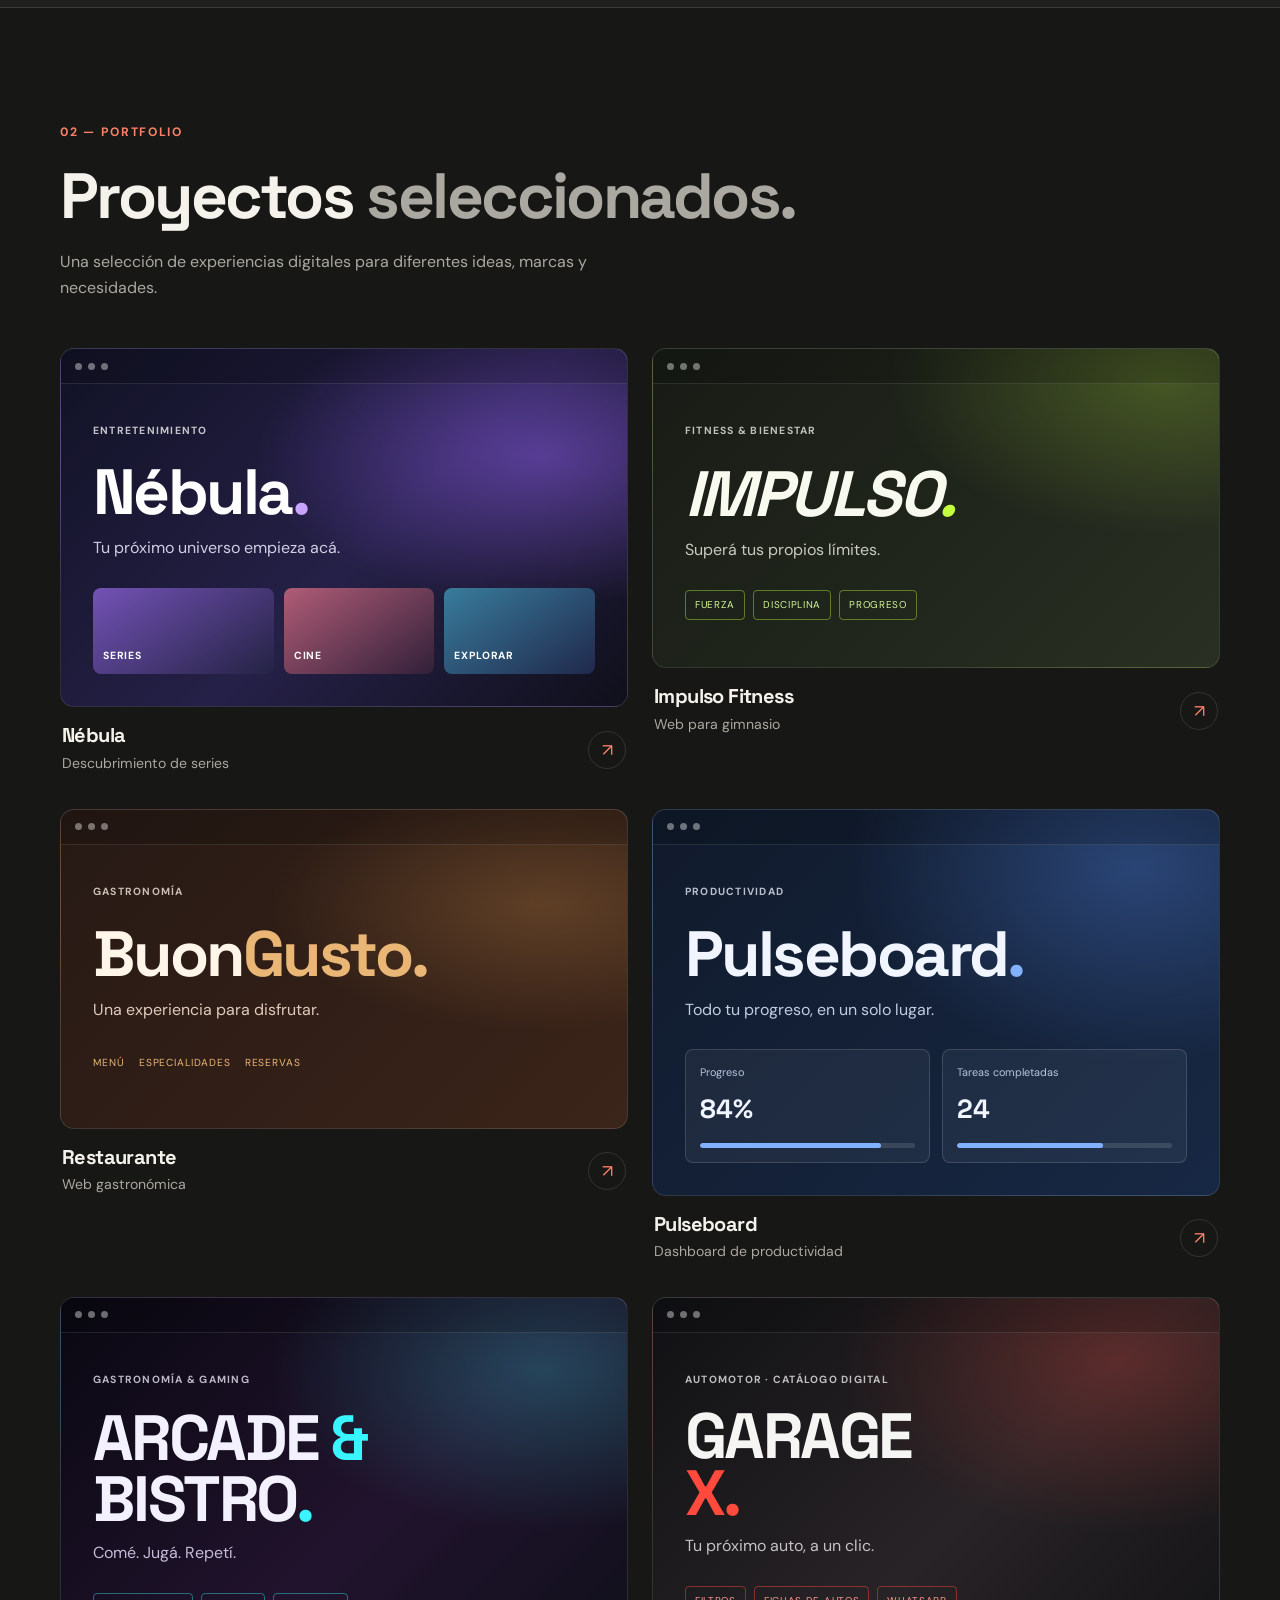
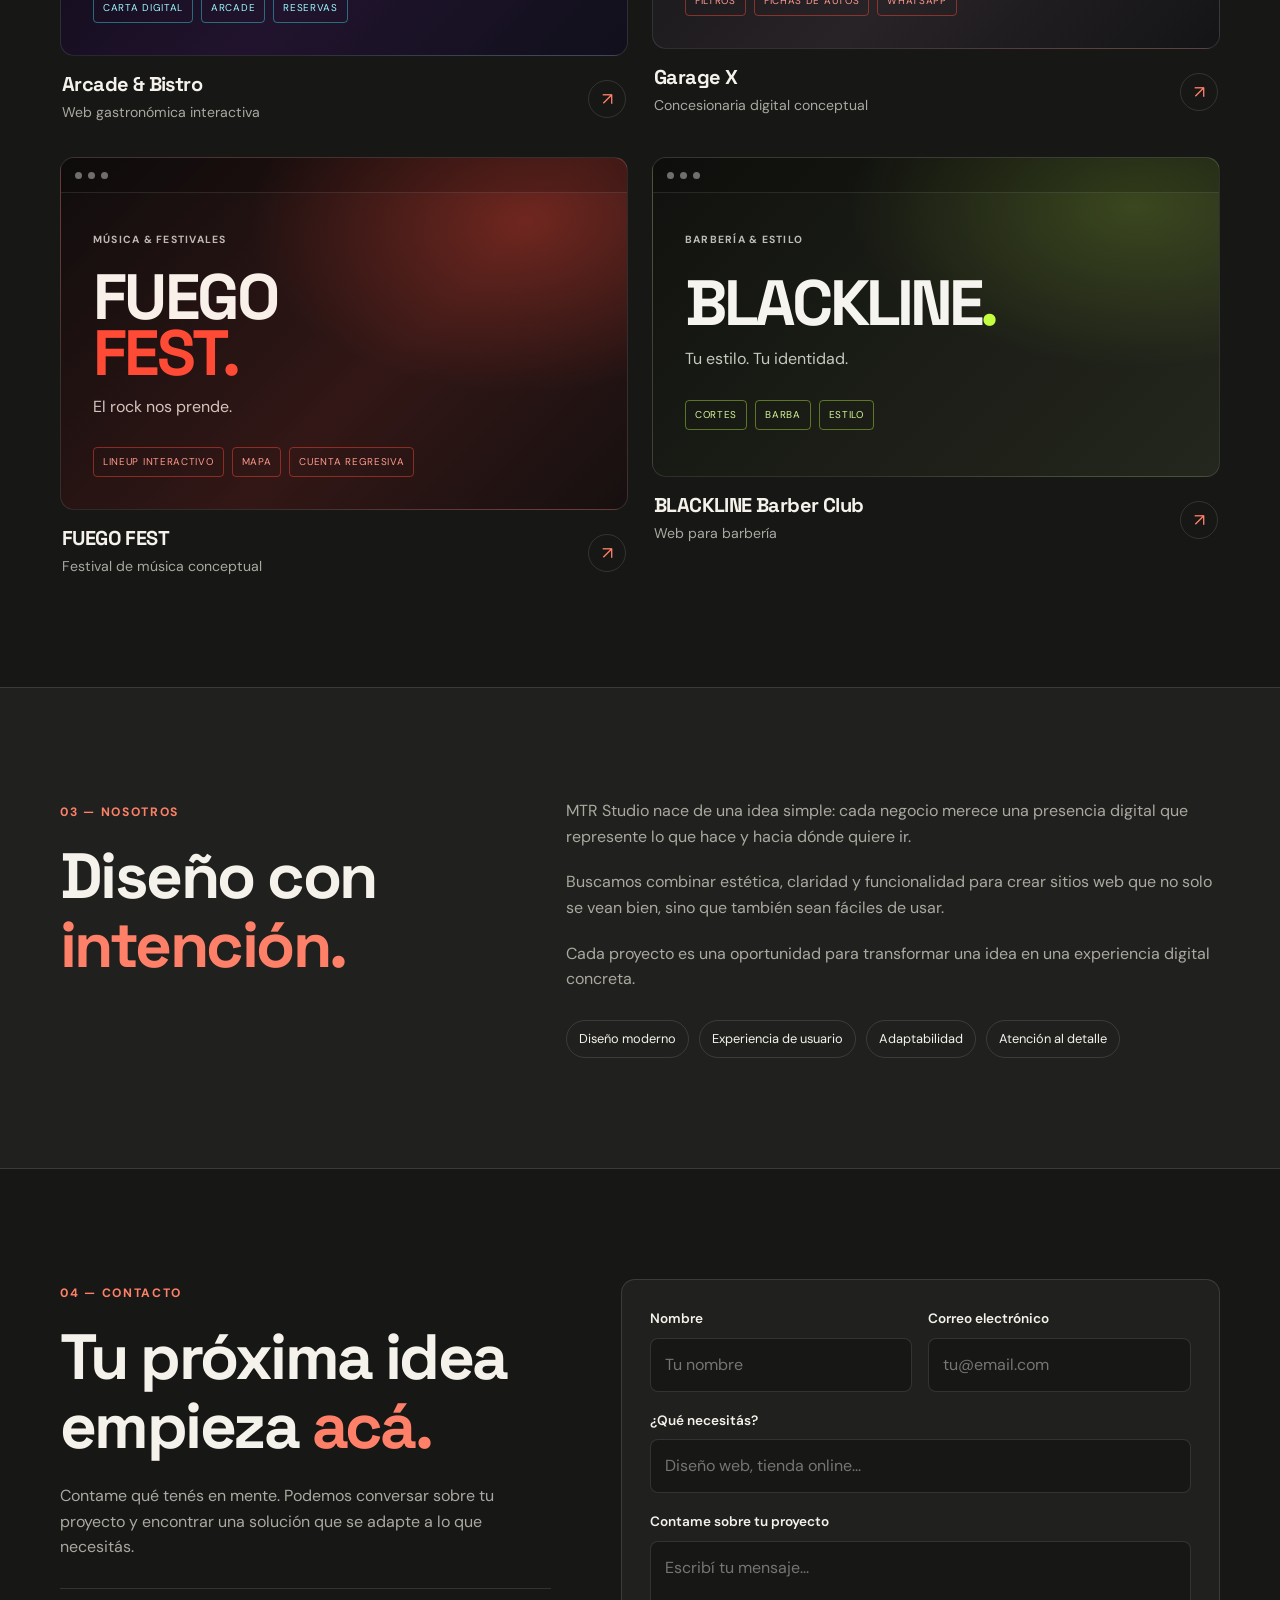
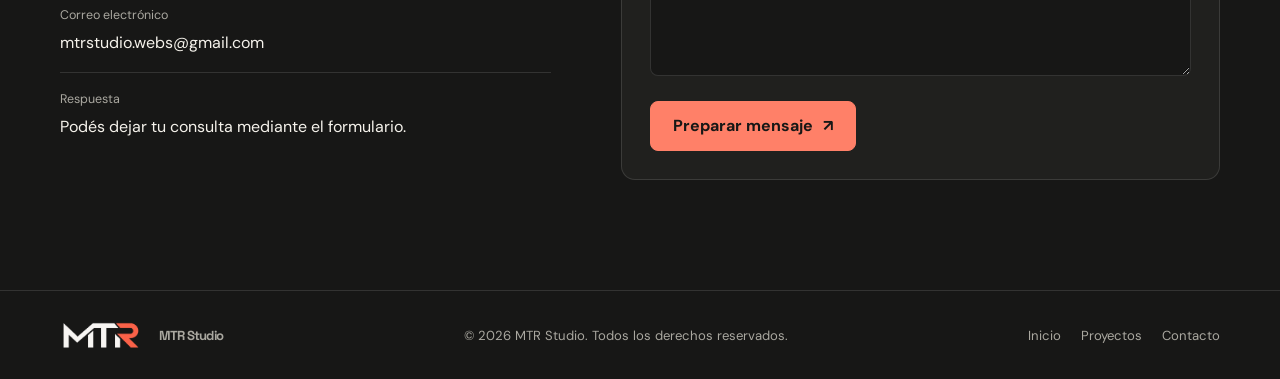
==== commit ad9ecf33: "Restore MTR Studio files to October 17 snapshot" ====
--- a/index.html
+++ b/index.html
@@ -1,258 +1,2677 @@
-<!doctype html>
-<html lang="es-AR">
+<!DOCTYPE html>
+
+<html lang="es">
+
 <head>
-  <meta charset="utf-8">
-  <meta name="viewport" content="width=device-width, initial-scale=1">
-  <meta name="theme-color" content="#f5f2eb">
-  <meta name="description" content="MTR Studio diseña páginas web claras, rápidas y a medida para emprendedores y negocios. Conocé nuestros proyectos.">
-  <meta property="og:type" content="website">
-  <meta property="og:locale" content="es_AR">
-  <meta property="og:title" content="MTR Studio — Ideas buenas. Webs que se notan.">
-  <meta property="og:description" content="Diseño web a medida para negocios y emprendedores.">
-  <meta property="og:url" content="https://mtr-web.github.io/">
-  <link rel="icon" href="data:image/svg+xml,%3Csvg xmlns='http://www.w3.org/2000/svg' viewBox='0 0 64 64'%3E%3Crect width='64' height='64' rx='16' fill='%23ff8068'/%3E%3Ctext x='32' y='44' font-size='32' font-weight='800' text-anchor='middle' font-family='Arial' fill='%231b1b19'%3EM%3C/text%3E%3C/svg%3E">
+
+  <meta charset="UTF-8">
+
+  <meta name="viewport" content="width=device-width, initial-scale=1.0">
+
+  <meta name="description" content="MTR Studio: diseño web y soluciones digitales para emprendedores y negocios.">
+
+  <meta name="theme-color" content="#171716">
+
+  <title>MTR Studio | Diseño web & soluciones digitales</title>
+
   <link rel="preconnect" href="https://fonts.googleapis.com">
+
   <link rel="preconnect" href="https://fonts.gstatic.com" crossorigin>
-  <link href="https://fonts.googleapis.com/css2?family=DM+Mono:wght@400;500&family=DM+Sans:wght@400;500;600;700&family=Space+Grotesk:wght@400;500;600;700&display=swap" rel="stylesheet">
-  <link rel="stylesheet" href="style.css">
-  <title>MTR Studio — Diseño web a medida</title>
+
+  <link href="https://fonts.googleapis.com/css2?family=DM+Sans:wght@400;500;600;700&family=Space+Grotesk:wght@400;500;600;700&display=swap" rel="stylesheet">
+
+  <style>
+
+    :root {
+
+      --bg: #171716;
+
+      --surface: #20201e;
+
+      --surface-2: #292926;
+
+      --text: #f5f2eb;
+
+      --muted: #aaa8a0;
+
+      --line: rgba(255,255,255,.12);
+
+      --coral: #ff8068;
+
+      --header: rgba(23,23,22,.88);
+
+      --max-width: 1160px;
+
+    }
+
+    body.light {
+
+      --bg: #f7f5f0;
+
+      --surface: #ffffff;
+
+      --surface-2: #eeece6;
+
+      --text: #171716;
+
+      --muted: #696860;
+
+      --line: rgba(0,0,0,.13);
+
+      --header: rgba(247,245,240,.9);
+
+    }
+
+    * {
+
+      box-sizing: border-box;
+
+      margin: 0;
+
+      padding: 0;
+
+    }
+
+    html {
+
+      scroll-behavior: smooth;
+
+      scroll-padding-top: 90px;
+
+    }
+
+    body {
+
+      background: var(--bg);
+
+      color: var(--text);
+
+      font-family: "DM Sans", sans-serif;
+
+      line-height: 1.6;
+
+      transition: background .25s ease, color .25s ease;
+
+    }
+
+    a {
+
+      color: inherit;
+
+    }
+
+    button, input, textarea {
+
+      font: inherit;
+
+    }
+
+    button, a {
+
+      -webkit-tap-highlight-color: transparent;
+
+    }
+
+    .container {
+
+      width: min(var(--max-width), calc(100% - 48px));
+
+      margin-inline: auto;
+
+    }
+
+    .section {
+
+      padding: 110px 0;
+
+    }
+
+    .eyebrow {
+
+      color: var(--coral);
+
+      font-size: .76rem;
+
+      font-weight: 700;
+
+      letter-spacing: .14em;
+
+    }
+
+    h1, h2, h3 {
+
+      font-family: "Space Grotesk", sans-serif;
+
+      line-height: 1.08;
+
+      letter-spacing: -.04em;
+
+    }
+
+    h2 {
+
+      margin-top: 18px;
+
+      font-size: clamp(2.4rem, 5vw, 4.3rem);
+
+    }
+
+    .muted, .section-heading p {
+
+      color: var(--muted);
+
+    }
+
+    .section-heading {
+
+      max-width: 760px;
+
+      margin-bottom: 48px;
+
+    }
+
+    .section-heading p {
+
+      margin-top: 18px;
+
+      max-width: 560px;
+
+    }
+
+    .accent {
+
+      color: var(--coral);
+
+    }
+
+    /* HEADER */
+
+    .header {
+
+      position: sticky;
+
+      top: 0;
+
+      z-index: 100;
+
+      background: var(--header);
+
+      backdrop-filter: blur(18px);
+
+      border-bottom: 1px solid var(--line);
+
+    }
+
+    .header-inner {
+
+      min-height: 78px;
+
+      display: flex;
+
+      align-items: center;
+
+      justify-content: space-between;
+
+      gap: 24px;
+
+    }
+
+    .brand {
+
+      display: inline-flex;
+
+      align-items: center;
+
+      gap: 10px;
+
+      text-decoration: none;
+
+      font-family: "Space Grotesk", sans-serif;
+
+      font-size: 1.4rem;
+
+      font-weight: 700;
+
+      letter-spacing: -.06em;
+
+    }
+
+    .brand-mark {
+
+      display: grid;
+
+      place-items: center;
+
+      width: 36px;
+
+      height: 36px;
+
+      background: var(--coral);
+
+      color: #171716;
+
+      border-radius: 11px;
+
+      font-size: 1rem;
+
+    }
+
+    .nav {
+
+      display: flex;
+
+      align-items: center;
+
+      gap: 28px;
+
+    }
+
+    .nav a {
+
+      color: var(--muted);
+
+      text-decoration: none;
+
+      font-size: .9rem;
+
+      transition: color .2s ease;
+
+    }
+
+    .nav a:hover {
+
+      color: var(--coral);
+
+    }
+
+    .header-actions {
+
+      display: flex;
+
+      align-items: center;
+
+      gap: 10px;
+
+    }
+
+    .icon-button, .menu-toggle {
+
+      display: grid;
+
+      place-items: center;
+
+      width: 42px;
+
+      height: 42px;
+
+      border: 1px solid var(--line);
+
+      background: transparent;
+
+      color: var(--text);
+
+      border-radius: 50%;
+
+      cursor: pointer;
+
+    }
+
+    .menu-toggle {
+
+      display: none;
+
+      border-radius: 12px;
+
+      font-size: 1.25rem;
+
+    }
+
+    /* BUTTONS */
+
+    .button {
+
+      display: inline-flex;
+
+      align-items: center;
+
+      justify-content: center;
+
+      gap: 10px;
+
+      min-height: 50px;
+
+      padding: 0 22px;
+
+      border: 1px solid var(--coral);
+
+      border-radius: 8px;
+
+      background: var(--coral);
+
+      color: #171716;
+
+      font-weight: 700;
+
+      text-decoration: none;
+
+      cursor: pointer;
+
+      transition: transform .2s ease, opacity .2s ease;
+
+    }
+
+    .button:hover {
+
+      transform: translateY(-2px);
+
+    }
+
+    .button-outline {
+
+      color: var(--text);
+
+      background: transparent;
+
+      border-color: var(--line);
+
+    }
+
+    /* HERO */
+
+    .hero {
+
+      min-height: 690px;
+
+      display: flex;
+
+      align-items: center;
+
+      padding: 100px 0 110px;
+
+      overflow: hidden;
+
+      position: relative;
+
+    }
+
+    .hero::after {
+
+      content: "";
+
+      position: absolute;
+
+      z-index: -1;
+
+      width: 520px;
+
+      height: 520px;
+
+      top: 70px;
+
+      right: -150px;
+
+      border-radius: 50%;
+
+      background: radial-gradient(circle, rgba(255,128,104,.15), transparent 70%);
+
+      pointer-events: none;
+
+    }
+
+    .hero-content {
+
+      max-width: 850px;
+
+    }
+
+    .hero h1 {
+
+      margin: 24px 0;
+
+      font-size: clamp(3.4rem, 9vw, 7.5rem);
+
+      letter-spacing: -.075em;
+
+      line-height: .99;
+
+    }
+
+    .hero h1 span {
+
+      color: var(--coral);
+
+    }
+
+    .hero-description {
+
+      max-width: 590px;
+
+      color: var(--muted);
+
+      font-size: 1.08rem;
+
+      margin-bottom: 32px;
+
+    }
+
+    .hero-buttons {
+
+      display: flex;
+
+      flex-wrap: wrap;
+
+      gap: 12px;
+
+    }
+
+    .hero-note {
+
+      margin-top: 58px;
+
+      display: flex;
+
+      align-items: center;
+
+      gap: 12px;
+
+      color: var(--muted);
+
+      font-size: .86rem;
+
+    }
+
+    .status-dot {
+
+      width: 9px;
+
+      height: 9px;
+
+      border-radius: 50%;
+
+      background: #7bd6a1;
+
+      box-shadow: 0 0 0 5px rgba(123,214,161,.1);
+
+    }
+
+    /* SERVICES */
+
+    .services {
+
+      border-top: 1px solid var(--line);
+
+      border-bottom: 1px solid var(--line);
+
+      background: var(--surface);
+
+    }
+
+    .services-grid {
+
+      display: grid;
+
+      grid-template-columns: repeat(3, 1fr);
+
+      gap: 16px;
+
+    }
+
+    .service-card {
+
+      padding: 30px;
+
+      border: 1px solid var(--line);
+
+      border-radius: 14px;
+
+      background: var(--bg);
+
+      transition: transform .2s ease, border-color .2s ease;
+
+    }
+
+    .service-card:hover {
+
+      transform: translateY(-4px);
+
+      border-color: var(--coral);
+
+    }
+
+    .service-number {
+
+      color: var(--coral);
+
+      font-family: "Space Grotesk", sans-serif;
+
+      font-size: .85rem;
+
+    }
+
+    .service-card h3 {
+
+      margin: 28px 0 12px;
+
+      font-size: 1.45rem;
+
+    }
+
+    .service-card p {
+
+      color: var(--muted);
+
+      font-size: .94rem;
+
+    }
+
+    /* PROJECTS */
+
+    .project-grid {
+
+      display: grid;
+
+      grid-template-columns: repeat(2, minmax(0, 1fr));
+
+      gap: 34px 24px;
+
+    }
+
+    .project-card {
+
+      min-width: 0;
+
+    }
+
+    .project {
+
+      min-height: 320px;
+
+      display: flex;
+
+      flex-direction: column;
+
+      overflow: hidden;
+
+      border: 1px solid var(--line);
+
+      border-radius: 14px;
+
+      text-decoration: none;
+
+      transition: transform .25s ease, border-color .25s ease;
+
+    }
+
+    .project:hover {
+
+      transform: translateY(-5px);
+
+      border-color: var(--coral);
+
+    }
+
+    .project-browser {
+
+      height: 35px;
+
+      flex-shrink: 0;
+
+      display: flex;
+
+      align-items: center;
+
+      gap: 6px;
+
+      padding: 0 14px;
+
+      background: rgba(0,0,0,.16);
+
+      border-bottom: 1px solid rgba(255,255,255,.1);
+
+    }
+
+    .project-browser span {
+
+      width: 7px;
+
+      height: 7px;
+
+      border-radius: 50%;
+
+      background: rgba(255,255,255,.4);
+
+    }
+
+    .project-tag {
+
+      display: inline-block;
+
+      font-size: .65rem;
+
+      letter-spacing: .12em;
+
+      font-weight: 700;
+
+      opacity: .75;
+
+    }
+
+    .project-info {
+
+      display: flex;
+
+      align-items: center;
+
+      justify-content: space-between;
+
+      gap: 18px;
+
+      padding: 18px 2px 0;
+
+    }
+
+    .project-info h3 {
+
+      font-size: 1.25rem;
+
+      letter-spacing: -.03em;
+
+    }
+
+    .project-info p {
+
+      margin-top: 5px;
+
+      color: var(--muted);
+
+      font-size: .88rem;
+
+    }
+
+    .project-arrow {
+
+      display: grid;
+
+      place-items: center;
+
+      flex-shrink: 0;
+
+      width: 38px;
+
+      height: 38px;
+
+      border: 1px solid var(--line);
+
+      border-radius: 50%;
+
+      color: var(--coral);
+
+      font-size: 1.1rem;
+
+      text-decoration: none;
+
+      transition: background .2s ease, transform .2s ease;
+
+    }
+
+    .project-arrow:hover {
+
+      background: var(--coral);
+
+      color: #171716;
+
+      transform: translateY(-2px);
+
+    }
+
+    /* NEBULA */
+
+    .nebula {
+
+      background:
+
+        radial-gradient(ellipse at 85% 30%, rgba(154,101,255,.45), transparent 42%),
+
+        linear-gradient(135deg, #111225, #252047 55%, #10101b);
+
+      color: #fff;
+
+    }
+
+    .nebula-content {
+
+      padding: 32px;
+
+      flex: 1;
+
+    }
+
+    .nebula-content h3 {
+
+      margin-top: 16px;
+
+      font-size: clamp(2.5rem, 5vw, 4rem);
+
+    }
+
+    .nebula-content h3 span {
+
+      color: #c7a5ff;
+
+    }
+
+    .nebula-content p {
+
+      margin-top: 8px;
+
+      color: #d1cee3;
+
+    }
+
+    .nebula-shows {
+
+      display: grid;
+
+      grid-template-columns: 1.2fr 1fr 1fr;
+
+      gap: 10px;
+
+      margin-top: 28px;
+
+    }
+
+    .show-card {
+
+      min-height: 86px;
+
+      display: flex;
+
+      align-items: end;
+
+      padding: 10px;
+
+      border-radius: 8px;
+
+      font-size: .65rem;
+
+      font-weight: 700;
+
+      letter-spacing: .08em;
+
+      background: linear-gradient(145deg, #7352b6, #242344);
+
+    }
+
+    .show-two {
+
+      background: linear-gradient(145deg, #b05c76, #312039);
+
+    }
+
+    .show-three {
+
+      background: linear-gradient(145deg, #397c9c, #20294c);
+
+    }
+
+    /* IMPULSO FITNESS */
+
+    .impulso {
+
+      background:
+
+        radial-gradient(ellipse at 90% 10%, rgba(196,255,63,.22), transparent 38%),
+
+        linear-gradient(135deg, #171b15, #292f22);
+
+      color: #f8f9ef;
+
+    }
+
+    .impulso-content {
+
+      padding: 32px;
+
+      flex: 1;
+
+    }
+
+    .impulso-content h3 {
+
+      margin-top: 18px;
+
+      font-size: clamp(2.4rem, 5vw, 4rem);
+
+      font-weight: 700;
+
+      font-style: italic;
+
+    }
+
+    .impulso-content h3 span {
+
+      color: #c4ff3f;
+
+    }
+
+    .impulso-content p {
+
+      margin-top: 8px;
+
+      color: #c7cbbf;
+
+    }
+
+    .impulso-bottom {
+
+      display: flex;
+
+      flex-wrap: wrap;
+
+      gap: 8px;
+
+      margin-top: 28px;
+
+    }
+
+    .impulso-bottom span {
+
+      padding: 6px 9px;
+
+      border: 1px solid rgba(196,255,63,.4);
+
+      border-radius: 4px;
+
+      color: #d5f89a;
+
+      font-size: .62rem;
+
+      letter-spacing: .07em;
+
+    }
+
+    /* RESTAURANT */
+
+    .restaurant {
+
+      background:
+
+        radial-gradient(ellipse at 85% 30%, rgba(223,157,83,.25), transparent 40%),
+
+        linear-gradient(135deg, #261914, #3b2419);
+
+      color: #fff6e9;
+
+    }
+
+    .restaurant-content {
+
+      padding: 32px;
+
+      flex: 1;
+
+    }
+
+    .restaurant-content h3 {
+
+      margin-top: 18px;
+
+      font-size: clamp(2.4rem, 5vw, 4rem);
+
+    }
+
+    .restaurant-content h3 span {
+
+      color: #e9b675;
+
+    }
+
+    .restaurant-content p {
+
+      margin-top: 8px;
+
+      color: #e0cabb;
+
+    }
+
+    .restaurant-menu {
+
+      display: flex;
+
+      flex-wrap: wrap;
+
+      gap: 14px;
+
+      margin-top: 32px;
+
+      color: #e9b675;
+
+      font-size: .64rem;
+
+      letter-spacing: .09em;
+
+    }
+
+    /* PULSEBOARD */
+
+    .pulseboard {
+
+      background:
+
+        radial-gradient(ellipse at 85% 15%, rgba(92,149,255,.3), transparent 42%),
+
+        linear-gradient(135deg, #101a2b, #172844);
+
+      color: #f1f5ff;
+
+    }
+
+    .pulseboard-content {
+
+      padding: 32px;
+
+      flex: 1;
+
+    }
+
+    .pulseboard-content h3 {
+
+      margin-top: 18px;
+
+      font-size: clamp(2.4rem, 5vw, 4rem);
+
+    }
+
+    .pulseboard-content h3 span {
+
+      color: #82b2ff;
+
+    }
+
+    .pulseboard-content p {
+
+      margin-top: 8px;
+
+      color: #c1cde1;
+
+    }
+
+    .pulseboard-stats {
+
+      display: grid;
+
+      grid-template-columns: 1fr 1fr;
+
+      gap: 12px;
+
+      margin-top: 26px;
+
+    }
+
+    .pulse-stat {
+
+      padding: 14px;
+
+      border: 1px solid rgba(255,255,255,.14);
+
+      border-radius: 8px;
+
+      background: rgba(255,255,255,.05);
+
+    }
+
+    .pulse-stat > span {
+
+      display: block;
+
+      color: #b7c5dc;
+
+      font-size: .68rem;
+
+    }
+
+    .pulse-stat strong {
+
+      display: block;
+
+      margin: 7px 0 12px;
+
+      font-family: "Space Grotesk", sans-serif;
+
+      font-size: 1.65rem;
+
+    }
+
+    .pulse-bar {
+
+      height: 5px;
+
+      overflow: hidden;
+
+      border-radius: 5px;
+
+      background: rgba(255,255,255,.12);
+
+    }
+
+    .pulse-bar span {
+
+      display: block;
+
+      width: 84%;
+
+      height: 100%;
+
+      border-radius: inherit;
+
+      background: #82b2ff;
+
+    }
+
+    .pulse-stat:nth-child(2) .pulse-bar span {
+
+      width: 68%;
+
+    }
+
+    /* BLACKLINE BARBER CLUB */
+
+    .blackline {
+      background:
+        radial-gradient(ellipse at 85% 15%, rgba(196,255,63,.18), transparent 42%),
+        linear-gradient(135deg, #11120f, #24271d);
+      color: #f5f4ee;
+    }
+
+    .blackline-content {
+      padding: 32px;
+      flex: 1;
+    }
+
+    .blackline-content h3 {
+      margin-top: 18px;
+      font-size: clamp(2.4rem, 5vw, 4rem);
+      letter-spacing: -.06em;
+    }
+
+    .blackline-content h3 span {
+      color: #c4ff3f;
+    }
+
+    .blackline-content p {
+      margin-top: 8px;
+      color: #c6c9bd;
+    }
+
+    .blackline-bottom {
+      display: flex;
+      flex-wrap: wrap;
+      gap: 8px;
+      margin-top: 28px;
+    }
+
+    .blackline-bottom span {
+      padding: 6px 9px;
+      border: 1px solid rgba(196,255,63,.4);
+      border-radius: 4px;
+      color: #d5f89a;
+      font-size: .62rem;
+      letter-spacing: .07em;
+    }
+
+    /* ARCADE & BISTRO */
+    .arcade-bistro {
+      background:
+        radial-gradient(ellipse at 85% 20%, rgba(57,245,255,.22), transparent 40%),
+        linear-gradient(135deg, #090811, #21132d 58%, #10101b);
+      color: #f4f1ff;
+    }
+    .arcade-bistro-content {
+      padding: 32px;
+      flex: 1;
+    }
+    .arcade-bistro-content h3 {
+      margin-top: 18px;
+      font-size: clamp(2.4rem, 5vw, 4rem);
+      line-height: .95;
+    }
+    .arcade-bistro-content h3 span { color: #39f5ff; }
+    .arcade-bistro-content p { margin-top: 10px; color: #c4bdd7; }
+    .arcade-bistro-bottom {
+      display: flex;
+      flex-wrap: wrap;
+      gap: 8px;
+      margin-top: 28px;
+    }
+    .arcade-bistro-bottom span {
+      padding: 6px 9px;
+      border: 1px solid rgba(57,245,255,.4);
+      border-radius: 4px;
+      color: #9dfaff;
+      font-size: .62rem;
+      letter-spacing: .07em;
+    }
+
+    /* GARAGE X */
+    .garage-x {
+      background: radial-gradient(ellipse at 82% 18%, rgba(255,74,61,.24), transparent 42%), linear-gradient(135deg, #101114, #282326 58%, #141416);
+      color: #f5f5f3;
+    }
+    .garage-x-content { padding: 32px; flex: 1; }
+    .garage-x-content h3 { margin-top: 18px; font-size: clamp(2.5rem, 5vw, 4.2rem); line-height: .88; letter-spacing: -.04em; }
+    .garage-x-content h3 span { color: #ff4a3d; }
+    .garage-x-content p { margin-top: 12px; color: #c5c2c3; }
+    .garage-x-bottom { display: flex; flex-wrap: wrap; gap: 8px; margin-top: 28px; }
+    .garage-x-bottom span { padding: 6px 9px; border: 1px solid rgba(255,74,61,.45); border-radius: 4px; color: #ff9a92; font-size: .62rem; letter-spacing: .07em; }
+    
+    /* FUEGO FEST */
+    .fuego-fest {
+      background: radial-gradient(ellipse at 82% 18%, rgba(255,75,53,.3), transparent 42%), linear-gradient(135deg, #100d0d, #321716 58%, #171010);
+      color: #f8f0e9;
+    }
+    .fuego-fest-content { padding: 32px; flex: 1; }
+    .fuego-fest-content h3 { margin-top: 18px; font-size: clamp(2.5rem, 5vw, 4.2rem); line-height: .88; }
+    .fuego-fest-content h3 span { color: #ff4b35; }
+    .fuego-fest-content p { margin-top: 12px; color: #d6c4bd; }
+    .fuego-fest-bottom { display: flex; flex-wrap: wrap; gap: 8px; margin-top: 28px; }
+    .fuego-fest-bottom span { padding: 6px 9px; border: 1px solid rgba(255,75,53,.45); border-radius: 4px; color: #ff9a8d; font-size: .62rem; letter-spacing: .07em; }
+
+    /* ABOUT */
+
+    .about {
+
+      background: var(--surface);
+
+      border-block: 1px solid var(--line);
+
+    }
+
+    .about-grid {
+
+      display: grid;
+
+      grid-template-columns: .8fr 1.2fr;
+
+      gap: 70px;
+
+      align-items: start;
+
+    }
+
+    .about-title h2 {
+
+      font-size: clamp(2.5rem, 5vw, 4.2rem);
+
+    }
+
+    .about-copy p {
+
+      color: var(--muted);
+
+      margin-bottom: 20px;
+
+    }
+
+    .about-values {
+
+      display: flex;
+
+      flex-wrap: wrap;
+
+      gap: 10px;
+
+      margin-top: 28px;
+
+    }
+
+    .about-values span {
+
+      padding: 8px 12px;
+
+      border: 1px solid var(--line);
+
+      border-radius: 100px;
+
+      font-size: .8rem;
+
+    }
+
+    /* CONTACT */
+
+    .contact-grid {
+
+      display: grid;
+
+      grid-template-columns: .9fr 1.1fr;
+
+      gap: 70px;
+
+    }
+
+    .contact-copy h2 {
+
+      margin-bottom: 22px;
+
+    }
+
+    .contact-copy > p {
+
+      color: var(--muted);
+
+      margin-bottom: 28px;
+
+    }
+
+    .contact-detail {
+
+      padding: 17px 0;
+
+      border-top: 1px solid var(--line);
+
+    }
+
+    .contact-detail span {
+
+      display: block;
+
+      color: var(--muted);
+
+      font-size: .78rem;
+
+      margin-bottom: 4px;
+
+    }
+
+    .contact-detail a {
+
+      text-decoration: none;
+
+    }
+
+    .contact-form {
+
+      padding: 28px;
+
+      border: 1px solid var(--line);
+
+      border-radius: 14px;
+
+      background: var(--surface);
+
+    }
+
+    .form-row {
+
+      display: grid;
+
+      grid-template-columns: 1fr 1fr;
+
+      gap: 16px;
+
+    }
+
+    .form-field {
+
+      margin-bottom: 18px;
+
+    }
+
+    .form-field label {
+
+      display: block;
+
+      margin-bottom: 8px;
+
+      font-size: .85rem;
+
+      font-weight: 600;
+
+    }
+
+    .form-field input,
+
+    .form-field textarea {
+
+      width: 100%;
+
+      padding: 13px 14px;
+
+      border: 1px solid var(--line);
+
+      border-radius: 8px;
+
+      background: var(--bg);
+
+      color: var(--text);
+
+      outline: none;
+
+    }
+
+    .form-field input:focus,
+
+    .form-field textarea:focus {
+
+      border-color: var(--coral);
+
+    }
+
+    .form-field textarea {
+
+      min-height: 135px;
+
+      resize: vertical;
+
+    }
+
+    .form-status {
+
+      display: none;
+
+      margin-top: 16px;
+
+      padding: 14px;
+
+      border: 1px solid var(--line);
+
+      border-radius: 8px;
+
+      color: var(--text);
+
+      font-size: .88rem;
+
+      overflow-wrap: anywhere;
+
+    }
+
+    .form-status.visible {
+
+      display: block;
+
+    }
+
+    .form-status a {
+
+      color: var(--coral);
+
+    }
+
+    /* FOOTER */
+
+    .footer {
+
+      padding: 30px 0;
+
+      border-top: 1px solid var(--line);
+
+    }
+
+    .footer-inner {
+
+      display: flex;
+
+      align-items: center;
+
+      justify-content: space-between;
+
+      gap: 20px;
+
+    }
+
+    .footer p, .footer a {
+
+      color: var(--muted);
+
+      font-size: .82rem;
+
+    }
+
+    .footer-links {
+
+      display: flex;
+
+      gap: 20px;
+
+    }
+
+    .footer-links a {
+
+      text-decoration: none;
+
+    }
+
+    .footer-links a:hover {
+
+      color: var(--coral);
+
+    }
+
+    /* WHATSAPP */
+
+    .social-float {
+      position: fixed;
+      right: 24px;
+      z-index: 90;
+      display: grid;
+      place-items: center;
+      width: 54px;
+      height: 54px;
+      border-radius: 50%;
+      text-decoration: none;
+      box-shadow: 0 8px 30px rgba(0,0,0,.22);
+      transition: transform .2s ease, box-shadow .2s ease;
+    }
+    .social-float:hover { transform: translateY(-3px); box-shadow: 0 12px 34px rgba(0,0,0,.28); }
+    .whatsapp { bottom: 24px; background: #25d366; color: #fff; }
+    .whatsapp svg { width: 29px; height: 29px; display: block; }
+    .instagram {
+      bottom: 90px;
+      color: #fff;
+      background: radial-gradient(circle at 30% 107%, #fdf497 0%, #fdf497 5%, #fd5949 45%, #d6249f 60%, #285AEB 90%);
+    }
+    .instagram svg { width: 27px; height: 27px; display: block; }
+    @media (max-width: 650px) {
+      .social-float { right: 16px; width: 50px; height: 50px; }
+      .whatsapp { bottom: 18px; }
+      .instagram { bottom: 80px; }
+    }
+
+    /* RESPONSIVE */
+
+    @media (max-width: 850px) {
+
+      .nav {
+
+        gap: 16px;
+
+      }
+
+      .nav a {
+
+        font-size: .82rem;
+
+      }
+
+      .services-grid {
+
+        grid-template-columns: 1fr;
+
+      }
+
+      .about-grid, .contact-grid {
+
+        grid-template-columns: 1fr;
+
+        gap: 35px;
+
+      }
+
+      .about-title h2 {
+
+        max-width: 600px;
+
+      }
+
+    }
+
+    @media (max-width: 650px) {
+
+      .container {
+
+        width: min(100% - 32px, var(--max-width));
+
+      }
+
+      .section {
+
+        padding: 78px 0;
+
+      }
+
+      .header-inner {
+
+        min-height: 68px;
+
+      }
+
+      .menu-toggle {
+
+        display: grid;
+
+      }
+
+      .nav {
+        position: absolute;
+        z-index: 101;
+        top: 68px;
+        left: 0;
+        right: 0;
+        display: none;
+        align-items: stretch;
+        flex-direction: column;
+        gap: 0;
+        padding: 12px 24px 22px;
+        background: var(--bg);
+        border-bottom: 1px solid var(--line);
+        box-shadow: 0 16px 24px rgba(0,0,0,.16);
+      }
+
+      .nav.open {
+        display: flex;
+      }
+
+      .nav a {
+
+        padding: 13px 0;
+
+        border-bottom: 1px solid var(--line);
+
+        font-size: .95rem;
+
+      }
+
+      .hero {
+
+        min-height: auto;
+
+        padding: 90px 0 75px;
+
+      }
+
+      .hero h1 {
+
+        font-size: clamp(3.2rem, 15vw, 5rem);
+
+      }
+
+      .hero-description {
+
+        font-size: 1rem;
+
+      }
+
+      .hero-note {
+
+        margin-top: 38px;
+
+      }
+
+      .project-grid {
+
+        grid-template-columns: 1fr;
+
+        gap: 30px;
+
+      }
+
+      .project {
+
+        min-height: 300px;
+
+      }
+
+      .nebula-content, .impulso-content,
+
+      .restaurant-content, .pulseboard-content {
+
+        padding: 25px;
+
+      }
+
+      .pulseboard-stats {
+
+        gap: 8px;
+
+      }
+
+      .pulse-stat {
+
+        padding: 10px;
+
+      }
+
+      .form-row {
+
+        grid-template-columns: 1fr;
+
+        gap: 0;
+
+      }
+
+      .contact-form {
+
+        padding: 20px;
+
+      }
+
+      .footer-inner {
+
+        align-items: flex-start;
+
+        flex-direction: column;
+
+      }
+
+      .whatsapp {
+
+        right: 16px;
+
+        bottom: 16px;
+
+      }
+
+    }
+
+    @media (prefers-reduced-motion: reduce) {
+
+      html {
+
+        scroll-behavior: auto;
+
+      }
+
+      *, *::before, *::after {
+
+        transition-duration: .01ms !important;
+
+      }
+
+    }
+
+  
+    /* PORTADA REFINADA */
+    .hero {
+      min-height: 690px;
+      padding: 78px 0 38px;
+      display: flex;
+      flex-direction: column;
+      justify-content: center;
+      background:
+        radial-gradient(ellipse at 76% 45%, rgba(255,128,104,.09), transparent 34%),
+        linear-gradient(180deg, var(--bg), var(--bg));
+    }
+    .hero-layout {
+      display: grid;
+      grid-template-columns: minmax(0, 1.02fr) minmax(380px, .98fr);
+      align-items: center;
+      gap: clamp(28px, 5vw, 76px);
+    }
+    .hero-content { max-width: 670px; position: relative; z-index: 2; }
+    .hero .eyebrow { display: inline-flex; align-items: center; gap: 10px; }
+    .hero-eyebrow-dot { width: 7px; height: 7px; border-radius: 50%; background: var(--coral); box-shadow: 0 0 15px var(--coral); }
+    .hero h1 { font-size: clamp(3.1rem, 6.3vw, 6.15rem); margin: 25px 0 22px; line-height: .98; }
+    .hero-description { max-width: 520px; font-size: 1.02rem; line-height: 1.8; }
+    .hero-buttons { gap: 10px; }
+    .hero .button { border-radius: 5px; min-height: 52px; }
+    .hero .button-outline { border-color: var(--line); }
+    .hero-note { margin-top: 34px; font-size: .8rem; }
+    .hero-visual { min-height: 490px; position: relative; display: grid; place-items: center; isolation: isolate; }
+    .hero-visual::before {
+      content: ""; position: absolute; inset: 9% 3%;
+      background-image: linear-gradient(rgba(255,255,255,.045) 1px, transparent 1px), linear-gradient(90deg, rgba(255,255,255,.045) 1px, transparent 1px);
+      background-size: 32px 32px; mask-image: radial-gradient(ellipse, #000 10%, transparent 74%); z-index: -2;
+    }
+    .hero-visual-orbit { position: absolute; border: 1px solid rgba(255,128,104,.17); border-radius: 50%; transform: rotate(-24deg); }
+    .orbit-one { width: 90%; height: 65%; }
+    .orbit-two { width: 108%; height: 78%; border-color: var(--line); transform: rotate(28deg); }
+    .hero-showcase {
+      position: relative; width: min(100%, 470px); min-height: 350px; overflow: hidden;
+      border: 1px solid rgba(255,255,255,.2); border-radius: 9px;
+      background: linear-gradient(140deg, #282522 0%, #171615 62%, #33201d 100%);
+      box-shadow: 0 35px 90px rgba(0,0,0,.28), 0 0 70px rgba(255,128,104,.08);
+      transform: rotate(-3deg); color: #f5f2eb;
+    }
+    .showcase-top { display:flex; align-items:center; gap:10px; min-height:48px; padding:0 16px; border-bottom:1px solid rgba(255,255,255,.14); font-size:.57rem; letter-spacing:.1em; color:#bcb7ae; }
+    .showcase-mark { display:grid; place-items:center; width:24px; height:24px; background:#ff8068; color:#171716; font-weight:700; border-radius:4px; font-size:.8rem; }
+    .showcase-status { margin-left:auto; color:#9dd8a8; font-size:.52rem; }
+    .showcase-main { padding: clamp(24px, 4vw, 42px); }
+    .showcase-kicker { color:#ff8068; font-size:.62rem; font-weight:700; letter-spacing:.18em; }
+    .showcase-headline { margin-top:20px; font:700 clamp(2.7rem, 5.5vw, 4.8rem)/.9 "Space Grotesk",sans-serif; letter-spacing:-.08em; }
+    .showcase-headline em { color:#ff8068; font-style:normal; }
+    .showcase-line { width:58px; height:3px; background:#ff8068; margin-top:26px; }
+    .showcase-bottom { display:flex; flex-wrap:wrap; justify-content:space-between; gap:8px; margin-top:25px; color:#bcb7ae; font-size:.52rem; letter-spacing:.08em; }
+    .showcase-side { position:absolute; right:15px; width:74px; height:74px; display:flex; flex-direction:column; justify-content:space-between; padding:10px; border:1px solid rgba(255,255,255,.2); background:rgba(24,23,22,.9); }
+    .showcase-side span { color:#aaa8a0; font-size:.53rem; letter-spacing:.1em; }
+    .showcase-side strong { font:600 1.6rem "Space Grotesk",sans-serif; }
+    .side-one { top:78px; transform:translateX(24px) rotate(8deg); }
+    .side-two { bottom:22px; right:25px; color:#ff8068; transform:translateX(25px) rotate(-8deg); }
+    .hero-floating-label { position:absolute; z-index:3; padding:11px 14px; border:1px solid var(--line); background:var(--surface); color:var(--muted); font-size:.58rem; letter-spacing:.1em; box-shadow:0 12px 35px rgba(0,0,0,.14); }
+    .hero-floating-label span { color:var(--coral); margin-right:7px; font-weight:700; }
+    .label-top { top:52px; left:-4px; transform:rotate(-4deg); }
+    .label-bottom { bottom:45px; right:-2px; transform:rotate(3deg); }
+    .label-bottom .label-cross { font-size:1rem; }
+    .hero-visual-index { position:absolute; right:0; top:42px; color:var(--muted); font:700 .7rem/1.4 "Space Grotesk",sans-serif; letter-spacing:.12em; text-align:right; }
+    .hero-visual-index span { font-size:.55rem; font-weight:400; }
+    .hero-bottomline { display:flex; justify-content:space-between; gap:16px; padding-top:32px; margin-top:34px; border-top:1px solid var(--line); color:var(--muted); font-size:.57rem; letter-spacing:.12em; }
+    .hero-bottomline span:last-child { color:var(--coral); }
+    @media (max-width: 900px) {
+      .hero-layout { grid-template-columns: 1fr; gap: 18px; }
+      .hero-content { max-width: 760px; }
+      .hero-visual { min-height: 420px; }
+      .hero-showcase { width:min(82%, 470px); }
+      .hero-bottomline { margin-top:20px; }
+    }
+    @media (max-width: 600px) {
+      .hero { padding-top:56px; }
+      .hero h1 { font-size:clamp(3rem, 13vw, 4.7rem); }
+      .hero-visual { min-height:350px; margin:0 -8px; }
+      .hero-showcase { width:82%; min-height:300px; }
+      .showcase-main { padding:26px 22px; }
+      .showcase-headline { font-size:clamp(2.7rem, 12vw, 3.7rem); }
+      .showcase-side { width:58px; height:60px; right:8px; }
+      .side-one { top:72px; }
+      .side-two { bottom:16px; }
+      .label-top { left:0; top:22px; }
+      .label-bottom { bottom:20px; right:0; }
+      .hero-visual-index { top:12px; right:2px; }
+      .hero-bottomline { flex-wrap:wrap; font-size:.52rem; gap:9px 16px; }
+      .hero-bottomline span:nth-child(2) { display:none; }
+    }
+    @media (prefers-reduced-motion: no-preference) {
+      .hero-showcase { animation: showcase-float 7s ease-in-out infinite; }
+      @keyframes showcase-float { 0%,100% { transform:translateY(0) rotate(-3deg); } 50% { transform:translateY(-8px) rotate(-2deg); } }
+    }
+    body.light .hero-visual::before { background-image:linear-gradient(rgba(0,0,0,.055) 1px, transparent 1px),linear-gradient(90deg,rgba(0,0,0,.055) 1px,transparent 1px); }
+    body.light .hero-showcase { box-shadow:0 35px 90px rgba(0,0,0,.12),0 0 70px rgba(255,128,104,.1); }
+
+
+    /* Marca compacta MTR en encabezado y pie */
+    .brand-mark-logo {
+      width: 48px;
+      height: 36px;
+      padding: 0 4px;
+      display: inline-flex;
+      align-items: center;
+      justify-content: center;
+      border-radius: 5px;
+      background: transparent;
+      color: var(--text);
+      font-family: "Space Grotesk", sans-serif;
+      font-size: .86rem;
+      font-weight: 700;
+      letter-spacing: -.09em;
+      position: relative;
+      isolation: isolate;
+    }
+    .brand-mark-logo::after {
+      content: "";
+      position: absolute;
+      z-index: -1;
+      width: 14px;
+      height: 14px;
+      right: 2px;
+      top: 1px;
+      border-top: 3px solid var(--coral);
+      border-right: 3px solid var(--coral);
+      border-radius: 0 7px 0 0;
+      transform: skew(-8deg);
+    }
+
+
+    .brand-mark-image {
+      display: inline-flex;
+      align-items: center;
+      justify-content: center;
+      flex: 0 0 auto;
+      width: 76px;
+      height: 28px;
+      overflow: hidden;
+      background: transparent;
+      vertical-align: middle;
+      margin-right: 7px;
+      border-radius: 5px;
+      transition: background .25s ease;
+    }
+    .brand-mark-image img {
+      display: block;
+      width: 100%;
+      height: 100%;
+      max-width: none;
+      object-fit: contain;
+      object-position: center;
+      transform: scale(1.28);
+    }
+    body.light .brand-mark-image {
+      background: #20201e;
+    }
+    .footer-brand-image { width: 82px; height: 28px; }
+    @media (max-width: 600px) {
+      .brand-mark-image { width: 64px; height: 24px; margin-right: 5px; }
+      .footer-brand-image { width: 72px; height: 24px; }
+    }
+
+    </style>
+
 </head>
+
 <body>
-  <header class="site-header">
-    <div class="header-inner wrap">
+
+  <header class="header">
+
+    <div class="container header-inner">
+
       <a class="brand" href="#inicio" aria-label="MTR Studio, inicio">
-        <span class="brand-mark">M<span>TR</span></span>
-        <span class="brand-name">MTR <b>Studio</b></span>
+
+        <span class="brand-mark-image"><img src="logo-mtr.png" alt="Logo MTR Studio"></span>
+
+        <span>MTR Studio</span>
+
       </a>
-      <button class="menu-toggle" type="button" aria-label="Abrir menú" aria-expanded="false" aria-controls="main-nav">
-        <span></span><span></span>
-      </button>
-      <nav class="main-nav" id="main-nav" aria-label="Navegación principal">
+
+      <nav class="nav" id="main-nav" aria-label="Navegación principal">
+
+        <a href="#inicio">Inicio</a>
+
         <a href="#servicios">Servicios</a>
+
         <a href="#proyectos">Proyectos</a>
-        <a href="#proceso">Cómo trabajamos</a>
-        <a class="nav-contact" href="#contacto">Hablemos <span>↗</span></a>
+
+        <a href="#nosotros">Nosotros</a>
+
+        <a href="#contacto">Contacto</a>
+
       </nav>
+
+      <div class="header-actions">
+
+        <button class="icon-button" id="theme-toggle" type="button" aria-label="Cambiar tema" title="Cambiar tema">◐</button>
+
+        <button class="menu-toggle" id="menu-toggle" type="button" aria-label="Abrir menú" aria-expanded="false" aria-controls="main-nav">☰</button>
+
+      </div>
+
     </div>
+
   </header>
 
   <main>
-    <section class="hero wrap" id="inicio">
-      <div class="hero-copy">
-        <p class="eyebrow"><span class="eyebrow-dot"></span> ESTUDIO DIGITAL INDEPENDIENTE · ARGENTINA</p>
-        <h1>Ideas buenas.<br>Webs que las<br><em>hacen visibles.</em></h1>
-        <p class="hero-intro">Diseñamos páginas web a medida para emprendedores y negocios. Claras, rápidas en el celular y pensadas para que tus clientes den el próximo paso.</p>
-        <div class="hero-actions">
-          <a class="button button-dark" href="#proyectos">Ver proyectos <span>↘</span></a>
-          <a class="text-link" href="https://wa.me/5491132185989?text=Hola%2C%20vi%20la%20web%20de%20MTR%20Studio%20y%20quiero%20consultar%20por%20un%20proyecto." target="_blank" rel="noopener noreferrer">Contanos tu idea <span>↗</span></a>
+
+    <!-- PORTADA -->
+    <section class="hero" id="inicio">
+      <div class="container hero-layout">
+        <div class="hero-content">
+          <span class="eyebrow"><span class="hero-eyebrow-dot"></span> ESTUDIO DIGITAL INDEPENDIENTE</span>
+          <h1>Diseñamos lo que tu marca <span>puede llegar a ser.</span></h1>
+          <p class="hero-description">
+            Creamos sitios web con personalidad, pensados para mostrar el valor de tu negocio y convertir visitas en oportunidades.
+          </p>
+          <div class="hero-buttons">
+            <a class="button" href="#proyectos">Explorar proyectos <span>↗</span></a>
+            <a class="button button-outline" href="#contacto">Hablemos de tu idea</a>
+          </div>
+          <div class="hero-note">
+            <span class="status-dot"></span>
+            <span>Diseño cuidado. Experiencias útiles. Hechas para cada marca.</span>
+          </div>
         </div>
-        <div class="hero-proof">
-          <span class="proof-line"></span>
-          <p>Diseño con intención. <strong>Hecho para tu marca.</strong></p>
+        <div class="hero-visual" aria-label="Composición visual de proyectos digitales de MTR Studio">
+          <div class="hero-visual-orbit orbit-one"></div>
+          <div class="hero-visual-orbit orbit-two"></div>
+          <div class="hero-floating-label label-top"><span>01</span> ESTRATEGIA + DISEÑO</div>
+          <div class="hero-showcase">
+            <div class="showcase-top"><span class="showcase-mark">M</span><span>MTR / DIGITAL STUDIO</span><span class="showcase-status">● LIVE CONCEPT</span></div>
+            <div class="showcase-main">
+              <span class="showcase-kicker">MAKE IT MATTER</span>
+              <div class="showcase-headline">Ideas con<br><em>presencia.</em></div>
+              <div class="showcase-line"></div>
+              <div class="showcase-bottom"><span>DISEÑO WEB</span><span>IDENTIDAD DIGITAL</span><span>2026 ↗</span></div>
+            </div>
+            <div class="showcase-side side-one"><span>WEB</span><strong>01</strong></div>
+            <div class="showcase-side side-two"><span>IDEAS</span><strong>∞</strong></div>
+          </div>
+          <div class="hero-floating-label label-bottom"><span class="label-cross">✳</span> DE LA IDEA A LA WEB</div>
+          <div class="hero-visual-index">MTR<br><span>STUDIO®</span></div>
         </div>
       </div>
-      <div class="hero-art" aria-label="Vista previa de una página web diseñada por MTR Studio">
-        <div class="art-orbit orbit-one"></div>
-        <div class="art-orbit orbit-two"></div>
-        <div class="browser-card">
-          <div class="browser-top"><span></span><span></span><span></span><div class="browser-address">tu-marca.com</div><b>↗</b></div>
-          <div class="browser-content">
-            <div class="mock-nav"><span class="mock-logo">tu marca<span>.</span></span><span class="mock-nav-lines"></span></div>
-            <div class="mock-hero">
-              <span class="mock-kicker">HECHO A TU MANERA</span>
-              <strong>Una idea<br>que <i>crece.</i></strong>
-              <span class="mock-cta">CONOCÉ MÁS <b>↗</b></span>
+      <div class="hero-bottomline container"><span>DISEÑO CON INTENCIÓN</span><span>BUENAS IDEAS, MEJOR EJECUCIÓN</span><span>BUENOS SITIOS EMPIEZAN CON UNA IDEA ↘</span></div>
+    </section>
+
+    <!-- SERVICIOS -->
+
+    <section class="services section" id="servicios">
+
+      <div class="container">
+
+        <div class="section-heading">
+
+          <span class="eyebrow">01 — SERVICIOS</span>
+
+          <h2>Soluciones digitales <span class="muted">para crecer.</span></h2>
+
+          <p>Creamos experiencias pensadas para comunicar mejor tu propuesta y conectar con tus clientes.</p>
+
+        </div>
+
+        <div class="services-grid">
+
+          <article class="service-card">
+
+            <span class="service-number">01 / WEB</span>
+
+            <h3>Diseño web</h3>
+
+            <p>Sitios modernos, adaptables a celulares y computadoras, con una identidad visual coherente con tu negocio.</p>
+
+          </article>
+
+          <article class="service-card">
+
+            <span class="service-number">02 / BRANDING</span>
+
+            <h3>Identidad digital</h3>
+
+            <p>Diseño visual y recursos digitales para que tu marca tenga una presencia clara y reconocible.</p>
+
+          </article>
+
+          <article class="service-card">
+
+            <span class="service-number">03 / DIGITAL</span>
+
+            <h3>Soluciones a medida</h3>
+
+            <p>Herramientas y experiencias digitales pensadas según las necesidades de cada proyecto.</p>
+
+          </article>
+
+        </div>
+
+      </div>
+
+    </section>
+
+    <!-- PROYECTOS -->
+
+    <section class="section" id="proyectos">
+
+      <div class="container">
+
+        <div class="section-heading">
+
+          <span class="eyebrow">02 — PORTFOLIO</span>
+
+          <h2>Proyectos <span class="muted">seleccionados.</span></h2>
+
+          <p>Una selección de experiencias digitales para diferentes ideas, marcas y necesidades.</p>
+
+        </div>
+
+        <div class="project-grid">
+
+          <!-- NÉBULA -->
+
+          <article class="project-card">
+
+            <a class="project nebula"
+
+               href="https://mtr-web.github.io/EJEMPLO-Pagina-descubrimiento-de-series./"
+
+               target="_blank" rel="noopener noreferrer"
+
+               aria-label="Visitar el proyecto Nébula">
+
+              <div class="project-browser"><span></span><span></span><span></span></div>
+
+              <div class="nebula-content">
+
+                <span class="project-tag">ENTRETENIMIENTO</span>
+
+                <h3>Nébula<span>.</span></h3>
+
+                <p>Tu próximo universo empieza acá.</p>
+
+                <div class="nebula-shows">
+
+                  <div class="show-card show-one">SERIES</div>
+
+                  <div class="show-card show-two">CINE</div>
+
+                  <div class="show-card show-three">EXPLORAR</div>
+
+                </div>
+
+              </div>
+
+            </a>
+
+            <div class="project-info">
+
+              <div>
+
+                <h3>Nébula</h3>
+
+                <p>Descubrimiento de series</p>
+
+              </div>
+
+              <a class="project-arrow"
+
+                 href="https://mtr-web.github.io/EJEMPLO-Pagina-descubrimiento-de-series./"
+
+                 target="_blank" rel="noopener noreferrer" aria-label="Abrir Nébula">↗</a>
+
             </div>
-            <div class="mock-bottom"><span>01 — IDENTIDAD</span><span>DISEÑO DIGITAL</span></div>
+
+          </article>
+
+          <!-- IMPULSO FITNESS -->
+
+          <article class="project-card">
+
+            <a class="project impulso"
+
+               href="https://mtr-web.github.io/EJEMPLO-Pagina-gimansio./"
+
+               target="_blank" rel="noopener noreferrer"
+
+               aria-label="Visitar Impulso Fitness">
+
+              <div class="project-browser"><span></span><span></span><span></span></div>
+
+              <div class="impulso-content">
+
+                <span class="project-tag">FITNESS & BIENESTAR</span>
+
+                <h3>IMPULSO<span>.</span></h3>
+
+                <p>Superá tus propios límites.</p>
+
+                <div class="impulso-bottom">
+
+                  <span>FUERZA</span>
+
+                  <span>DISCIPLINA</span>
+
+                  <span>PROGRESO</span>
+
+                </div>
+
+              </div>
+
+            </a>
+
+            <div class="project-info">
+
+              <div>
+
+                <h3>Impulso Fitness</h3>
+
+                <p>Web para gimnasio</p>
+
+              </div>
+
+              <a class="project-arrow"
+
+                 href="https://mtr-web.github.io/EJEMPLO-Pagina-gimansio./"
+
+                 target="_blank" rel="noopener noreferrer" aria-label="Abrir Impulso Fitness">↗</a>
+
+            </div>
+
+          </article>
+
+          <!-- RESTAURANTE -->
+
+          <article class="project-card">
+
+            <a class="project restaurant"
+
+               href="https://mtr-web.github.io/EJEMPLO-P-gina-de-restaurante./"
+
+               target="_blank" rel="noopener noreferrer"
+
+               aria-label="Visitar la página de restaurante">
+
+              <div class="project-browser"><span></span><span></span><span></span></div>
+
+              <div class="restaurant-content">
+
+                <span class="project-tag">GASTRONOMÍA</span>
+
+                <h3>Buon<span>Gusto.</span></h3>
+
+                <p>Una experiencia para disfrutar.</p>
+
+                <div class="restaurant-menu">
+
+                  <span>MENÚ</span>
+
+                  <span>ESPECIALIDADES</span>
+
+                  <span>RESERVAS</span>
+
+                </div>
+
+              </div>
+
+            </a>
+
+            <div class="project-info">
+
+              <div>
+
+                <h3>Restaurante</h3>
+
+                <p>Web gastronómica</p>
+
+              </div>
+
+              <a class="project-arrow"
+
+                 href="https://mtr-web.github.io/EJEMPLO-P-gina-de-restaurante./"
+
+                 target="_blank" rel="noopener noreferrer" aria-label="Abrir restaurante">↗</a>
+
+            </div>
+
+          </article>
+
+          <!-- PULSEBOARD -->
+
+          <article class="project-card">
+
+            <a class="project pulseboard"
+
+               href="https://mtr-web.github.io/EJEMPLO-Pulseboard/"
+
+               target="_blank" rel="noopener noreferrer"
+
+               aria-label="Visitar Pulseboard">
+
+              <div class="project-browser"><span></span><span></span><span></span></div>
+
+              <div class="pulseboard-content">
+
+                <span class="project-tag">PRODUCTIVIDAD</span>
+
+                <h3>Pulseboard<span>.</span></h3>
+
+                <p>Todo tu progreso, en un solo lugar.</p>
+
+                <div class="pulseboard-stats">
+
+                  <div class="pulse-stat">
+
+                    <span>Progreso</span>
+
+                    <strong>84%</strong>
+
+                    <div class="pulse-bar"><span></span></div>
+
+                  </div>
+
+                  <div class="pulse-stat">
+
+                    <span>Tareas completadas</span>
+
+                    <strong>24</strong>
+
+                    <div class="pulse-bar"><span></span></div>
+
+                  </div>
+
+                </div>
+
+              </div>
+
+            </a>
+
+            <div class="project-info">
+
+              <div>
+
+                <h3>Pulseboard</h3>
+
+                <p>Dashboard de productividad</p>
+
+              </div>
+
+              <a class="project-arrow"
+
+                 href="https://mtr-web.github.io/EJEMPLO-Pulseboard/"
+
+                 target="_blank" rel="noopener noreferrer" aria-label="Abrir Pulseboard">↗</a>
+
+            </div>
+
+          </article>
+
+          <!-- ARCADE & BISTRO -->
+          <article class="project-card">
+            <a class="project arcade-bistro"
+               href="https://mtr-web.github.io/arcade-bistro/"
+               target="_blank" rel="noopener noreferrer"
+               aria-label="Visitar Arcade & Bistro">
+              <div class="project-browser"><span></span><span></span><span></span></div>
+              <div class="arcade-bistro-content">
+                <span class="project-tag">GASTRONOMÍA & GAMING</span>
+                <h3>ARCADE <span>&</span><br>BISTRO<span>.</span></h3>
+                <p>Comé. Jugá. Repetí.</p>
+                <div class="arcade-bistro-bottom">
+                  <span>CARTA DIGITAL</span>
+                  <span>ARCADE</span>
+                  <span>RESERVAS</span>
+                </div>
+              </div>
+            </a>
+            <div class="project-info">
+              <div>
+                <h3>Arcade & Bistro</h3>
+                <p>Web gastronómica interactiva</p>
+              </div>
+              <a class="project-arrow"
+                 href="https://mtr-web.github.io/arcade-bistro/"
+                 target="_blank" rel="noopener noreferrer"
+                 aria-label="Abrir Arcade & Bistro">↗</a>
+            </div>
+          </article>
+
+          <!-- GARAGE X -->
+          <article class="project-card">
+            <a class="project garage-x"
+               href="https://mtr-web.github.io/Garage-X/"
+               target="_blank" rel="noopener noreferrer"
+               aria-label="Visitar Garage X">
+              <div class="project-browser"><span></span><span></span><span></span></div>
+              <div class="garage-x-content">
+                <span class="project-tag">AUTOMOTOR · CATÁLOGO DIGITAL</span>
+                <h3>GARAGE<br><span>X.</span></h3>
+                <p>Tu próximo auto, a un clic.</p>
+                <div class="garage-x-bottom">
+                  <span>FILTROS</span>
+                  <span>FICHAS DE AUTOS</span>
+                  <span>WHATSAPP</span>
+                </div>
+              </div>
+            </a>
+            <div class="project-info">
+              <div>
+                <h3>Garage X</h3>
+                <p>Concesionaria digital conceptual</p>
+              </div>
+              <a class="project-arrow"
+                 href="https://mtr-web.github.io/Garage-X/"
+                 target="_blank" rel="noopener noreferrer"
+                 aria-label="Abrir Garage X">↗</a>
+            </div>
+          </article>
+
+          <!-- FUEGO FEST -->
+          <article class="project-card">
+            <a class="project fuego-fest"
+               href="https://mtr-web.github.io/Fuego-Test/"
+               target="_blank" rel="noopener noreferrer"
+               aria-label="Visitar FUEGO FEST">
+              <div class="project-browser"><span></span><span></span><span></span></div>
+              <div class="fuego-fest-content">
+                <span class="project-tag">MÚSICA & FESTIVALES</span>
+                <h3>FUEGO<br><span>FEST.</span></h3>
+                <p>El rock nos prende.</p>
+                <div class="fuego-fest-bottom">
+                  <span>LINEUP INTERACTIVO</span>
+                  <span>MAPA</span>
+                  <span>CUENTA REGRESIVA</span>
+                </div>
+              </div>
+            </a>
+            <div class="project-info">
+              <div>
+                <h3>FUEGO FEST</h3>
+                <p>Festival de música conceptual</p>
+              </div>
+              <a class="project-arrow"
+                 href="https://mtr-web.github.io/Fuego-Test/"
+                 target="_blank" rel="noopener noreferrer"
+                 aria-label="Abrir FUEGO FEST">↗</a>
+            </div>
+          </article>
+
+          <!-- BLACKLINE BARBER CLUB -->
+
+          <article class="project-card">
+
+            <a class="project blackline"
+               href="https://mtr-web.github.io/EJEMPLO-Pagina-barber-a/"
+               target="_blank" rel="noopener noreferrer"
+               aria-label="Visitar BLACKLINE Barber Club">
+
+              <div class="project-browser"><span></span><span></span><span></span></div>
+
+              <div class="blackline-content">
+                <span class="project-tag">BARBERÍA & ESTILO</span>
+                <h3>BLACKLINE<span>.</span></h3>
+                <p>Tu estilo. Tu identidad.</p>
+                <div class="blackline-bottom">
+                  <span>CORTES</span>
+                  <span>BARBA</span>
+                  <span>ESTILO</span>
+                </div>
+              </div>
+
+            </a>
+
+            <div class="project-info">
+              <div>
+                <h3>BLACKLINE Barber Club</h3>
+                <p>Web para barbería</p>
+              </div>
+              <a class="project-arrow"
+                 href="https://mtr-web.github.io/EJEMPLO-Pagina-barber-a/"
+                 target="_blank" rel="noopener noreferrer"
+                 aria-label="Abrir BLACKLINE Barber Club">↗</a>
+            </div>
+
+          </article>
+
+        </div>
+
+      </div>
+
+    </section>
+
+    <!-- NOSOTROS -->
+
+    <section class="about section" id="nosotros">
+
+      <div class="container about-grid">
+
+        <div class="about-title">
+
+          <span class="eyebrow">03 — NOSOTROS</span>
+
+          <h2>Diseño con <span class="accent">intención.</span></h2>
+
+        </div>
+
+        <div class="about-copy">
+
+          <p>MTR Studio nace de una idea simple: cada negocio merece una presencia digital que represente lo que hace y hacia dónde quiere ir.</p>
+
+          <p>Buscamos combinar estética, claridad y funcionalidad para crear sitios web que no solo se vean bien, sino que también sean fáciles de usar.</p>
+
+          <p>Cada proyecto es una oportunidad para transformar una idea en una experiencia digital concreta.</p>
+
+          <div class="about-values">
+
+            <span>Diseño moderno</span>
+
+            <span>Experiencia de usuario</span>
+
+            <span>Adaptabilidad</span>
+
+            <span>Atención al detalle</span>
+
           </div>
+
         </div>
-        <div class="art-sticker"><span>DISEÑO</span><b>↗</b><span>A MEDIDA</span></div>
-        <div class="art-caption"><span class="caption-mark">✳</span> CADA DETALLE<br>TIENE UN PORQUÉ</div>
-        <div class="art-number">MTR—01</div>
+
       </div>
-      <div class="hero-index">01 <span>/</span> 04</div>
+
     </section>
 
-    <section class="ticker" aria-label="Servicios de MTR Studio">
-      <div class="ticker-track">
-        <span>DISEÑO WEB</span><i>✳</i><span>IDENTIDAD DIGITAL</span><i>✳</i><span>IDEAS A MEDIDA</span><i>✳</i><span>DISEÑO WEB</span><i>✳</i><span>IDENTIDAD DIGITAL</span><i>✳</i><span>IDEAS A MEDIDA</span><i>✳</i>
+    <!-- CONTACTO -->
+
+    <section class="section" id="contacto">
+
+      <div class="container contact-grid">
+
+        <div class="contact-copy">
+
+          <span class="eyebrow">04 — CONTACTO</span>
+
+          <h2>Tu próxima idea empieza <span class="accent">acá.</span></h2>
+
+          <p>Contame qué tenés en mente. Podemos conversar sobre tu proyecto y encontrar una solución que se adapte a lo que necesitás.</p>
+
+          <div class="contact-detail">
+
+            <span>Correo electrónico</span>
+
+            <a id="contact-email-link" href="mailto:mtrstudio.webs@gmail.com">mtrstudio.webs@gmail.com</a>
+
+          </div>
+
+          <div class="contact-detail">
+
+            <span>Respuesta</span>
+
+            <p>Podés dejar tu consulta mediante el formulario.</p>
+
+          </div>
+
+        </div>
+
+        <form class="contact-form" id="contact-form">
+
+          <div class="form-row">
+
+            <div class="form-field">
+
+              <label for="name">Nombre</label>
+
+              <input id="name" name="name" type="text" placeholder="Tu nombre" required>
+
+            </div>
+
+            <div class="form-field">
+
+              <label for="email">Correo electrónico</label>
+
+              <input id="email" name="email" type="email" placeholder="tu@email.com" required>
+
+            </div>
+
+          </div>
+
+          <div class="form-field">
+
+            <label for="subject">¿Qué necesitás?</label>
+
+            <input id="subject" name="subject" type="text" placeholder="Diseño web, tienda online..." required>
+
+          </div>
+
+          <div class="form-field">
+
+            <label for="message">Contame sobre tu proyecto</label>
+
+            <textarea id="message" name="message" placeholder="Escribí tu mensaje..." required></textarea>
+
+          </div>
+
+          <button class="button" type="submit">Preparar mensaje <span>↗</span></button>
+
+          <div class="form-status" id="form-status" role="status" aria-live="polite"></div>
+
+        </form>
+
       </div>
+
     </section>
 
-    <section class="section services wrap" id="servicios">
-      <div class="section-heading">
-        <p class="eyebrow">01 — LO QUE HACEMOS</p>
-        <div class="heading-row">
-          <h2>Tu presencia digital,<br><em>bien pensada.</em></h2>
-          <p class="heading-note">Cada proyecto empieza por entender qué necesitás y termina con una web lista para mostrarle al mundo.</p>
-        </div>
+  </main>
+
+  <footer class="footer">
+
+    <div class="container footer-inner">
+
+      <a class="brand" href="#inicio">
+
+        <span class="brand-mark-image footer-brand-image"><img src="logo-mtr.png" alt="Logo MTR Studio"></span>
+
+        <span>MTR Studio</span>
+
+      </a>
+
+      <p>© <span id="year"></span> MTR Studio. Todos los derechos reservados.</p>
+
+      <div class="footer-links">
+
+        <a href="#inicio">Inicio</a>
+
+        <a href="#proyectos">Proyectos</a>
+
+        <a href="#contacto">Contacto</a>
+
       </div>
-      <div class="service-grid">
-        <article class="service-card">
-          <span class="service-no">01</span><span class="service-icon">↗</span>
-          <h3>Páginas web<br>a medida</h3>
-          <p>Un sitio con personalidad propia, adaptable a celular y computadora, para que tu negocio se presente con claridad.</p>
-          <span class="service-foot">DISEÑO + DESARROLLO</span>
-        </article>
-        <article class="service-card service-card-accent">
-          <span class="service-no">02</span><span class="service-icon">✳</span>
-          <h3>Landing pages<br>que enfocan</h3>
-          <p>Una página directa para presentar un servicio, lanzar una idea o transformar visitas en consultas.</p>
-          <span class="service-foot">UNA IDEA · UN OBJETIVO</span>
-        </article>
-        <article class="service-card">
-          <span class="service-no">03</span><span class="service-icon">⌘</span>
-          <h3>Soluciones<br>digitales</h3>
-          <p>Catálogos, cartas digitales y experiencias interactivas pensadas alrededor de lo que tu proyecto necesita.</p>
-          <span class="service-foot">HERRAMIENTAS ÚTILES</span>
-        </article>
-      </div>
-      <div class="services-note"><span class="note-symbol">↳</span><p>Sin plantillas genéricas. <strong>Un proceso simple, una web hecha para vos.</strong></p></div>
-    </section>
-
-    <section class="portfolio-section" id="proyectos">
-      <div class="wrap portfolio-wrap">
-        <div class="section-heading portfolio-heading">
-          <p class="eyebrow">02 — SELECCIÓN DE PROYECTOS</p>
-          <div class="heading-row">
-            <h2>Ideas distintas.<br><em>Un mismo cuidado.</em></h2>
-            <p class="heading-note">Demos conceptuales para distintos rubros. Explorá cada sitio y descubrí cómo una buena idea toma forma.</p>
-          </div>
-        </div>
-        <div class="portfolio-tools">
-          <div class="filter-list" role="group" aria-label="Filtrar proyectos">
-            <button class="filter-button is-active" type="button" data-filter="todos" aria-pressed="true">Todos <span>11</span></button>
-            <button class="filter-button" type="button" data-filter="negocios" aria-pressed="false">Negocios</button>
-            <button class="filter-button" type="button" data-filter="gastronomia" aria-pressed="false">Gastronomía</button>
-            <button class="filter-button" type="button" data-filter="creativo" aria-pressed="false">Creativo</button>
-          </div>
-          <p class="portfolio-count"><span id="visible-count">11</span> PROYECTOS</p>
-        </div>
-
-        <div class="project-grid" id="project-grid">
-          <article class="project-card" data-category="negocios">
-            <a class="project-preview preview-fitness" href="https://mtr-web.github.io/EJEMPLO-Pagina-gimansio./" target="_blank" rel="noopener noreferrer" aria-label="Abrir demo Impulso Fitness">
-              <span class="preview-index">MTR / 001</span><span class="preview-open">↗</span>
-              <div class="preview-fitness-mark">IMPULSO<span>.</span></div><div class="preview-fitness-copy">ENTRENÁ<br><b>A TU RITMO.</b></div><span class="preview-fitness-line">FUERZA · MOVIMIENTO · VOS</span>
-            </a>
-            <div class="project-meta"><div><span class="project-type">FITNESS</span><h3>Impulso Fitness</h3></div><a class="project-arrow" href="https://mtr-web.github.io/EJEMPLO-Pagina-gimansio./" target="_blank" rel="noopener noreferrer" aria-label="Visitar Impulso Fitness">↗</a></div>
-          </article>
-
-          <article class="project-card" data-category="gastronomia">
-            <a class="project-preview preview-mesa" href="https://mtr-web.github.io/EJEMPLO-P-gina-de-restaurante./" target="_blank" rel="noopener noreferrer" aria-label="Abrir demo Mesa Moderna">
-              <span class="preview-index">MTR / 002</span><span class="preview-open">↗</span><div class="preview-mesa-label">DE LA ESTACIÓN<br>A TU MESA</div><div class="preview-mesa-title">mesa<br><i>moderna</i></div><span class="preview-mesa-foot">COCINA DE ESTACIÓN · BUENOS AIRES</span>
-            </a>
-            <div class="project-meta"><div><span class="project-type">GASTRONOMÍA</span><h3>Mesa Moderna</h3></div><a class="project-arrow" href="https://mtr-web.github.io/EJEMPLO-P-gina-de-restaurante./" target="_blank" rel="noopener noreferrer" aria-label="Visitar Mesa Moderna">↗</a></div>
-          </article>
-
-          <article class="project-card" data-category="creativo">
-            <a class="project-preview preview-nebula" href="https://mtr-web.github.io/EJEMPLO-Pagina-descubrimiento-de-series./" target="_blank" rel="noopener noreferrer" aria-label="Abrir demo Nébula">
-              <span class="preview-index">MTR / 003</span><span class="preview-open">↗</span><span class="nebula-star star-a">✦</span><span class="nebula-star star-b">✧</span><div class="preview-nebula-title">Nébula<small>HISTORIAS PARA OTROS MUNDOS</small></div><div class="nebula-planets"><i></i><i></i><i></i></div>
-            </a>
-            <div class="project-meta"><div><span class="project-type">ENTRETENIMIENTO</span><h3>Nébula</h3></div><a class="project-arrow" href="https://mtr-web.github.io/EJEMPLO-Pagina-descubrimiento-de-series./" target="_blank" rel="noopener noreferrer" aria-label="Visitar Nébula">↗</a></div>
-          </article>
-
-          <article class="project-card" data-category="creativo">
-            <a class="project-preview preview-pulse" href="https://mtr-web.github.io/EJEMPLO-Pulseboard/" target="_blank" rel="noopener noreferrer" aria-label="Abrir demo Pulseboard">
-              <span class="preview-index">MTR / 004</span><span class="preview-open">↗</span><div class="pulse-top"><span>PULSEBOARD</span><i>● LIVE</i></div><div class="pulse-title">Creá.<br>Conectá.<br><b>Crecé.</b></div><div class="pulse-stats"><span>IDEAS<b>84%</b></span><span>FOCO<b>68%</b></span></div>
-            </a>
-            <div class="project-meta"><div><span class="project-type">PLATAFORMA DIGITAL</span><h3>Pulseboard</h3></div><a class="project-arrow" href="https://mtr-web.github.io/EJEMPLO-Pulseboard/" target="_blank" rel="noopener noreferrer" aria-label="Visitar Pulseboard">↗</a></div>
-          </article>
-
-          <article class="project-card" data-category="negocios">
-            <a class="project-preview preview-blackline" href="https://mtr-web.github.io/EJEMPLO-Pagina-barber-a/" target="_blank" rel="noopener noreferrer" aria-label="Abrir demo BLACKLINE Barber Club">
-              <span class="preview-index">MTR / 005</span><span class="preview-open">↗</span><div class="blackline-mark">BLACKLINE<span>.</span></div><div class="blackline-rule"></div><div class="blackline-words">BARBER CLUB<br><b>EST. 2014</b></div>
-            </a>
-            <div class="project-meta"><div><span class="project-type">BARBERÍA</span><h3>BLACKLINE Barber Club</h3></div><a class="project-arrow" href="https://mtr-web.github.io/EJEMPLO-Pagina-barber-a/" target="_blank" rel="noopener noreferrer" aria-label="Visitar BLACKLINE Barber Club">↗</a></div>
-          </article>
-
-          <article class="project-card" data-category="gastronomia">
-            <a class="project-preview preview-arcade" href="https://mtr-web.github.io/arcade-bistro/" target="_blank" rel="noopener noreferrer" aria-label="Abrir demo Arcade & Bistro">
-              <span class="preview-index">MTR / 006</span><span class="preview-open">↗</span><div class="arcade-scan"></div><div class="arcade-title">ARCADE<br><span>&amp; BISTRO</span></div><div class="arcade-pixel">PLAYER 01 · INSERT COIN</div>
-            </a>
-            <div class="project-meta"><div><span class="project-type">GASTRONOMÍA &amp; JUEGOS</span><h3>Arcade &amp; Bistro</h3></div><a class="project-arrow" href="https://mtr-web.github.io/arcade-bistro/" target="_blank" rel="noopener noreferrer" aria-label="Visitar Arcade & Bistro">↗</a></div>
-          </article>
-
-          <article class="project-card" data-category="negocios">
-            <a class="project-preview preview-garage" href="https://mtr-web.github.io/Garage-X/" target="_blank" rel="noopener noreferrer" aria-label="Abrir demo Garage X">
-              <span class="preview-index">MTR / 007</span><span class="preview-open">↗</span><div class="garage-cross">G<span>X</span></div><div class="garage-name">GARAGE X<small>DRIVE SOMETHING DIFFERENT</small></div><div class="garage-line">01 — SELECCIÓN DE AUTOS</div>
-            </a>
-            <div class="project-meta"><div><span class="project-type">AUTOMOTORES</span><h3>Garage X</h3></div><a class="project-arrow" href="https://mtr-web.github.io/Garage-X/" target="_blank" rel="noopener noreferrer" aria-label="Visitar Garage X">↗</a></div>
-          </article>
-
-          <article class="project-card" data-category="creativo">
-            <a class="project-preview preview-fuego" href="https://mtr-web.github.io/Fuego-Test/" target="_blank" rel="noopener noreferrer" aria-label="Abrir demo FUEGO FEST">
-              <span class="preview-index">MTR / 008</span><span class="preview-open">↗</span><div class="fuego-word">FUEGO<br><span>FEST.</span></div><div class="fuego-tag">EL ROCK NOS PRENDE</div><div class="fuego-sun"></div>
-            </a>
-            <div class="project-meta"><div><span class="project-type">MÚSICA &amp; FESTIVALES</span><h3>FUEGO FEST</h3></div><a class="project-arrow" href="https://mtr-web.github.io/Fuego-Test/" target="_blank" rel="noopener noreferrer" aria-label="Visitar FUEGO FEST">↗</a></div>
-          </article>
-
-          <article class="project-card" data-category="negocios">
-            <a class="project-preview preview-juventus" href="https://mtr-web.github.io/Pagina-Club/" target="_blank" rel="noopener noreferrer" aria-label="Abrir demo Juventus">
-              <span class="preview-index">MTR / 009</span><span class="preview-open">↗</span><div class="juve-lines">J<br>U<br>V</div><div class="juve-word">JUVENTUS<small>BLACK &amp; WHITE FOREVER</small></div>
-            </a>
-            <div class="project-meta"><div><span class="project-type">DEPORTE</span><h3>Juventus</h3></div><a class="project-arrow" href="https://mtr-web.github.io/Pagina-Club/" target="_blank" rel="noopener noreferrer" aria-label="Visitar Juventus">↗</a></div>
-          </article>
-
-          <article class="project-card" data-category="creativo">
-            <a class="project-preview preview-offside" href="https://mtr-web.github.io/EJEMPLO-Pagina-Dise-os/" target="_blank" rel="noopener noreferrer" aria-label="Abrir demo OFFSIDE STUDIO">
-              <span class="preview-index">MTR / 010</span><span class="preview-open">↗</span><div class="offside-ball">⚽</div><div class="offside-word">OFFSIDE<small>DISEÑO Y CULTURA DE FÚTBOL</small></div><div class="offside-stamp">90’</div>
-            </a>
-            <div class="project-meta"><div><span class="project-type">DISEÑO GRÁFICO</span><h3>OFFSIDE STUDIO</h3></div><a class="project-arrow" href="https://mtr-web.github.io/EJEMPLO-Pagina-Dise-os/" target="_blank" rel="noopener noreferrer" aria-label="Visitar OFFSIDE STUDIO">↗</a></div>
-          </article>
-
-          <article class="project-card" data-category="negocios">
-            <a class="project-preview preview-nodo" href="https://mtr-web.github.io/Ejemplo-Pagina-Nueva/" target="_blank" rel="noopener noreferrer" aria-label="Abrir demo NODO Estudio">
-              <span class="preview-index">MTR / 011</span><span class="preview-open">↗</span><div class="nodo-shape"><i></i><i></i><i></i></div><div class="nodo-word">NODO<br><small>ESPACIOS CON INTENCIÓN</small></div><div class="nodo-footer">ARQUITECTURA · INTERIORES</div>
-            </a>
-            <div class="project-meta"><div><span class="project-type">ARQUITECTURA</span><h3>NODO Estudio</h3></div><a class="project-arrow" href="https://mtr-web.github.io/Ejemplo-Pagina-Nueva/" target="_blank" rel="noopener noreferrer" aria-label="Visitar NODO Estudio">↗</a></div>
-          </article>
-        </div>
-        <div class="portfolio-empty" id="portfolio-empty" hidden>No hay proyectos en esta categoría por ahora.</div>
-        <div class="portfolio-bottom"><span>¿TENÉS UNA IDEA ASÍ?</span><a href="#contacto">Hablemos de tu proyecto <b>↗</b></a></div>
-      </div>
-    </section>
-
-    <section class="process-section wrap" id="proceso">
-      <div class="process-intro">
-        <p class="eyebrow">03 — UN PROCESO SIMPLE</p>
-        <h2>De la primera charla<br><em>a estar online.</em></h2>
-        <p>Nos enfocamos en hacerte fácil el camino, con decisiones claras y avances que podés ver.</p>
-        <a class="text-link process-link" href="#contacto">Así empieza <span>↘</span></a>
-      </div>
-      <div class="process-steps">
-        <article class="process-step"><span class="step-number">01</span><div><h3>Nos contás la idea</h3><p>Qué hacés, qué necesitás y qué te gustaría que pase cuando alguien visite tu web.</p></div><span class="step-symbol">↗</span></article>
-        <article class="process-step"><span class="step-number">02</span><div><h3>Diseñamos con vos</h3><p>Definimos el contenido y la identidad visual para que el resultado se sienta propio.</p></div><span class="step-symbol">✳</span></article>
-        <article class="process-step"><span class="step-number">03</span><div><h3>Publicamos tu sitio</h3><p>Lo revisamos en celular y computadora y te ayudamos a salir al aire.</p></div><span class="step-symbol">↗</span></article>
-      </div>
-      <div class="process-mark">MTR<span>—</span>STUDIO</div>
-    </section>
-
-    <section class="contact-section" id="contacto">
-      <div class="wrap contact-inner">
-        <div class="contact-copy">
-          <p class="eyebrow">04 — PRIMER PASO</p>
-          <h2>La próxima buena idea<br><em>puede ser la tuya.</em></h2>
-          <p>Contanos en qué estás trabajando. Hablamos de lo que necesitás y vemos cómo llevarlo a una web.</p>
-        </div>
-        <div class="contact-actions">
-          <a class="contact-main" href="https://wa.me/5491132185989?text=Hola%2C%20vi%20la%20web%20de%20MTR%20Studio%20y%20quiero%20consultar%20por%20un%20proyecto." target="_blank" rel="noopener noreferrer"><span>ESCRIBINOS POR WHATSAPP</span><b>↗</b></a>
-          <a class="contact-email" href="mailto:mtrstudio.webs@gmail.com">mtrstudio.webs@gmail.com <span>↗</span></a>
-          <span class="contact-location"><span class="location-dot"></span> BUENOS AIRES, ARGENTINA · TRABAJAMOS ONLINE</span>
-        </div>
-      </div>
-      <div class="contact-squiggle" aria-hidden="true">✳</div>
-    </section>
-  </main>
-
-  <footer class="site-footer">
-    <div class="wrap footer-top">
-      <a class="brand footer-brand" href="#inicio"><span class="brand-mark">M<span>TR</span></span><span class="brand-name">MTR <b>Studio</b></span></a>
-      <p>Diseño web con intención.<br><span>© <span id="year"></span> MTR Studio</span></p>
-      <div class="footer-links"><a href="#servicios">Servicios</a><a href="#proyectos">Proyectos</a><a href="https://www.instagram.com/mtrstudio.webs/" target="_blank" rel="noopener noreferrer">Instagram ↗</a></div>
+
     </div>
-    <div class="wrap footer-bottom"><span>HECHO EN BUENOS AIRES</span><a href="#inicio">VOLVER ARRIBA ↑</a><span>MTR—STUDIO / 2026</span></div>
+
   </footer>
-  <script src="script.js"></script>
+
+  <a class="social-float instagram" href="https://www.instagram.com/mtrstudio.webs/" target="_blank" rel="noopener noreferrer" aria-label="Seguir a MTR Studio en Instagram" title="@mtrstudio.webs">
+    <svg viewBox="0 0 24 24" aria-hidden="true" fill="none">
+      <rect x="3" y="3" width="18" height="18" rx="5" stroke="currentColor" stroke-width="2"/>
+      <circle cx="12" cy="12" r="4" stroke="currentColor" stroke-width="2"/>
+      <circle cx="17.5" cy="6.5" r="1.2" fill="currentColor"/>
+    </svg>
+  </a>
+  <a class="social-float whatsapp" id="whatsapp-link" href="#contacto" aria-label="Contactar por WhatsApp" title="Contactar">
+    <svg viewBox="0 0 32 32" aria-hidden="true" fill="currentColor">
+      <path d="M16 3.2A12.6 12.6 0 0 0 5.2 22.3L3.5 28.5l6.4-1.7A12.6 12.6 0 1 0 16 3.2Zm0 22.8c-2 0-4-.5-5.7-1.6l-.4-.2-3.8 1 1-3.7-.3-.4A10.1 10.1 0 1 1 16 26Zm5.5-7.6c-.3-.2-1.8-.9-2.1-1s-.5-.2-.7.2-.8 1-1 1.2-.4.2-.7 0a8.3 8.3 0 0 1-2.5-1.5 9.3 9.3 0 0 1-1.7-2.1c-.2-.3 0-.5.2-.7l.5-.6c.2-.2.2-.4.3-.6.1-.2 0-.4 0-.6s-.7-1.7-1-2.3c-.2-.6-.5-.5-.7-.5h-.6c-.2 0-.6.1-.9.4s-1.2 1.2-1.2 2.8 1.2 3.2 1.4 3.4a13 13 0 0 0 5 4.4c.7.3 1.3.5 1.7.6.7.2 1.4.2 1.9.1.6-.1 1.8-.7 2-1.4.3-.7.3-1.3.2-1.4s-.3-.3-.6-.4Z"/>
+    </svg>
+  </a>
+
+  <script>
+
+    // Menú para celulares
+    const menuToggle = document.getElementById("menu-toggle");
+    const mainNav = document.getElementById("main-nav");
+
+    if (menuToggle && mainNav) {
+      const closeMenu = () => {
+        mainNav.classList.remove("open");
+        menuToggle.setAttribute("aria-expanded", "false");
+        menuToggle.setAttribute("aria-label", "Abrir menú");
+        menuToggle.textContent = "☰";
+      };
+
+      menuToggle.addEventListener("click", (event) => {
+        event.stopPropagation();
+        const isOpen = mainNav.classList.toggle("open");
+        menuToggle.setAttribute("aria-expanded", String(isOpen));
+        menuToggle.setAttribute("aria-label", isOpen ? "Cerrar menú" : "Abrir menú");
+        menuToggle.textContent = isOpen ? "×" : "☰";
+      });
+
+      mainNav.querySelectorAll("a").forEach((link) => {
+        link.addEventListener("click", closeMenu);
+      });
+
+      document.addEventListener("click", (event) => {
+        if (!mainNav.contains(event.target) && !menuToggle.contains(event.target)) {
+          closeMenu();
+        }
+      });
+
+      document.addEventListener("keydown", (event) => {
+        if (event.key === "Escape") closeMenu();
+      });
+
+      window.addEventListener("resize", () => {
+        if (window.innerWidth > 650) closeMenu();
+      });
+    }
+
+    // Tema claro / oscuro
+
+    const themeToggle = document.getElementById("theme-toggle");
+
+    themeToggle.addEventListener("click", () => {
+
+      document.body.classList.toggle("light");
+
+      const lightMode = document.body.classList.contains("light");
+
+      themeToggle.setAttribute("aria-label", lightMode ? "Activar tema oscuro" : "Activar tema claro");
+
+    });
+
+    // Año del footer
+
+    document.getElementById("year").textContent = new Date().getFullYear();
+
+    // Formulario: copia el mensaje y muestra el correo de contacto.
+
+    // Reemplazá este correo por el correo real de MTR Studio.
+
+    const CONTACT_EMAIL = "mtrstudio.webs@gmail.com";
+
+    const contactEmailLink = document.getElementById("contact-email-link");
+
+    const formStatus = document.getElementById("form-status");
+
+    contactEmailLink.textContent = CONTACT_EMAIL;
+
+    contactEmailLink.href = "mailto:" + CONTACT_EMAIL;
+
+    document.getElementById("contact-form").addEventListener("submit", async event => {
+
+      event.preventDefault();
+
+      const form = event.currentTarget;
+
+      const data = new FormData(form);
+
+      const message =
+
+        "Consulta desde MTR Studio\n\n" +
+
+        "Nombre: " + data.get("name") + "\n" +
+
+        "Correo: " + data.get("email") + "\n" +
+
+        "Consulta: " + data.get("subject") + "\n\n" +
+
+        "Mensaje:\n" + data.get("message");
+
+      try {
+
+        await navigator.clipboard.writeText(message);
+
+        formStatus.innerHTML =
+
+          "Tu mensaje ha sido guardado. Copiamos el texto para que puedas enviarlo a: " +
+
+          '<a href="mailto:' + CONTACT_EMAIL + '">' + CONTACT_EMAIL + "</a>";
+
+        formStatus.classList.add("visible");
+
+      } catch (error) {
+
+        formStatus.textContent =
+
+          "No pudimos copiar automáticamente el mensaje. Seleccioná y copiá los datos del formulario y escribinos a " + CONTACT_EMAIL + ".";
+
+        formStatus.classList.add("visible");
+
+      }
+
+    });
+
+    // WhatsApp: reemplazá el número de ejemplo por el tuyo,
+
+    // incluyendo el código de país y de área, sin + ni espacios.
+
+    const WHATSAPP_NUMBER = "5491163547356";
+
+    const whatsappLink = document.getElementById("whatsapp-link");
+
+    if (WHATSAPP_NUMBER) {
+
+      whatsappLink.href = "https://wa.me/" + WHATSAPP_NUMBER;
+
+      whatsappLink.target = "_blank";
+
+      whatsappLink.rel = "noopener noreferrer";
+
+    } else {
+
+      whatsappLink.href = "#contacto";
+
+    }
+
+  </script>
+
 </body>
 </html>
